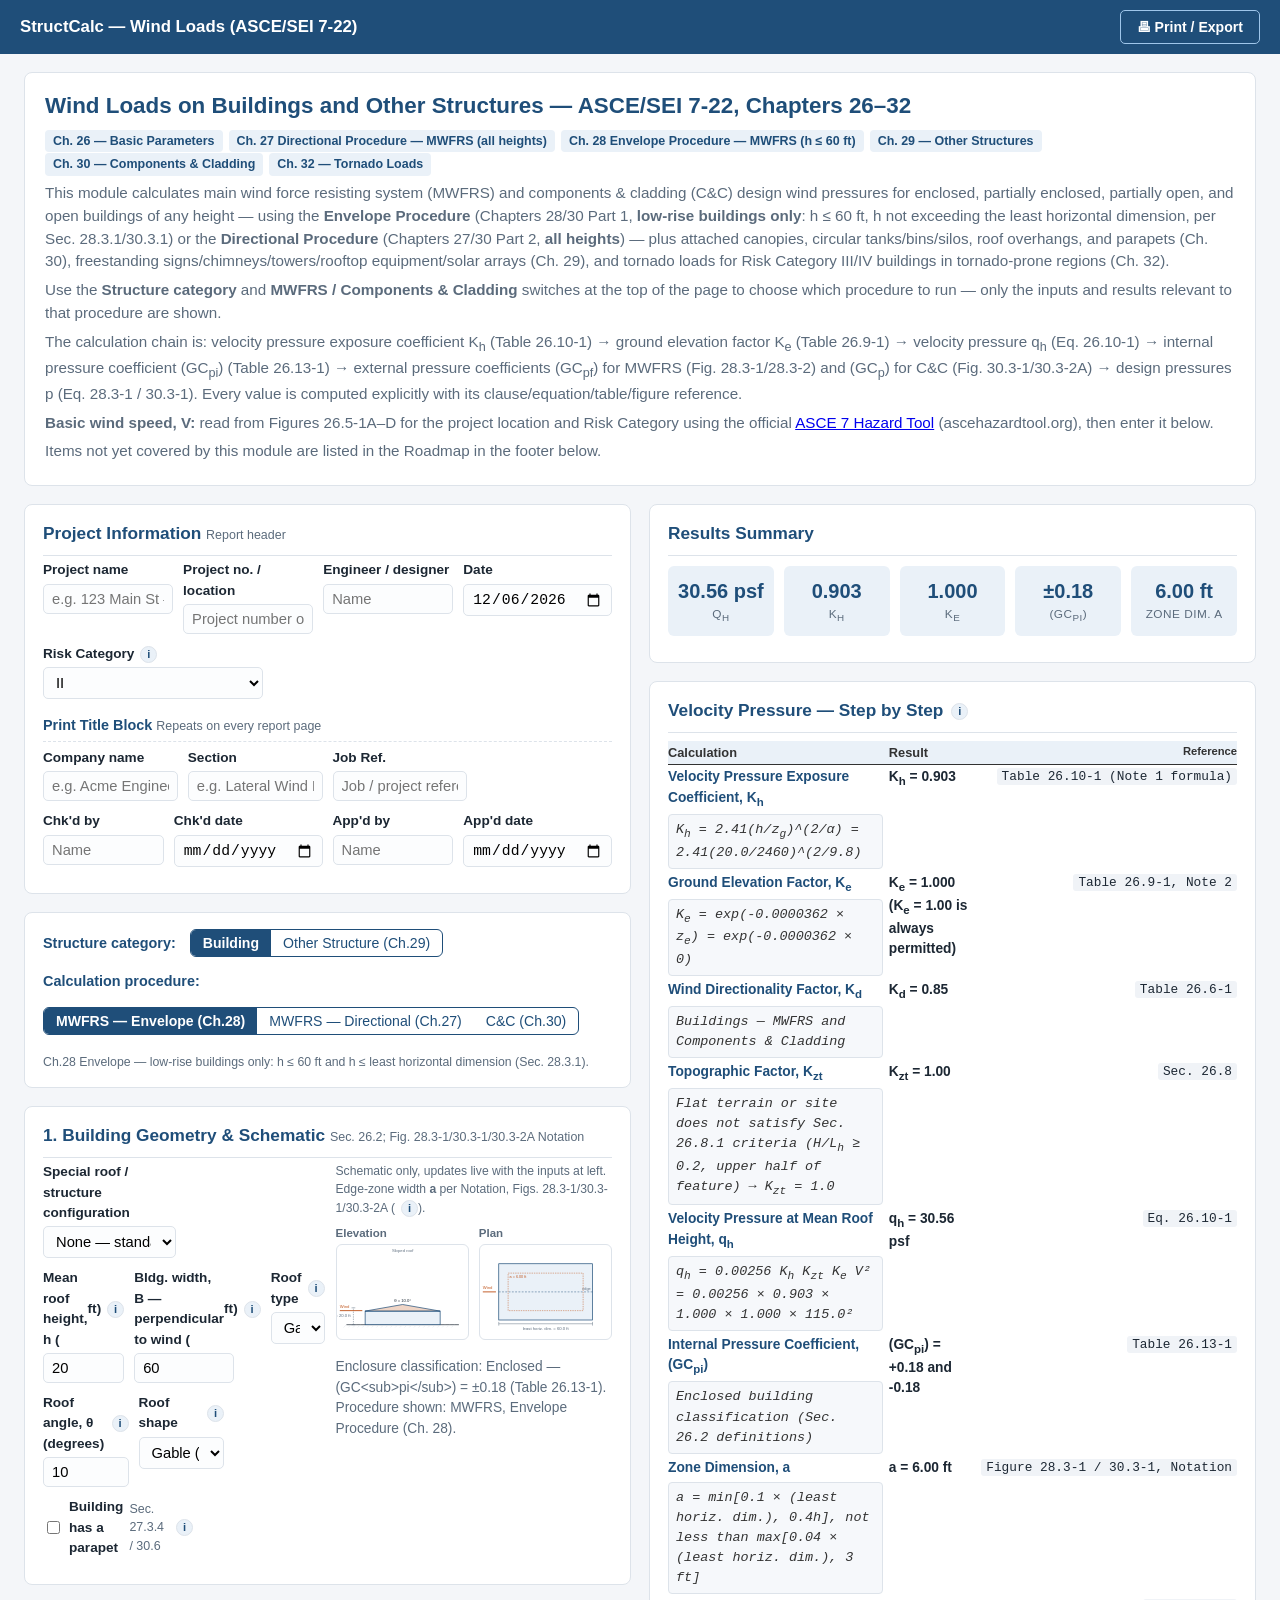
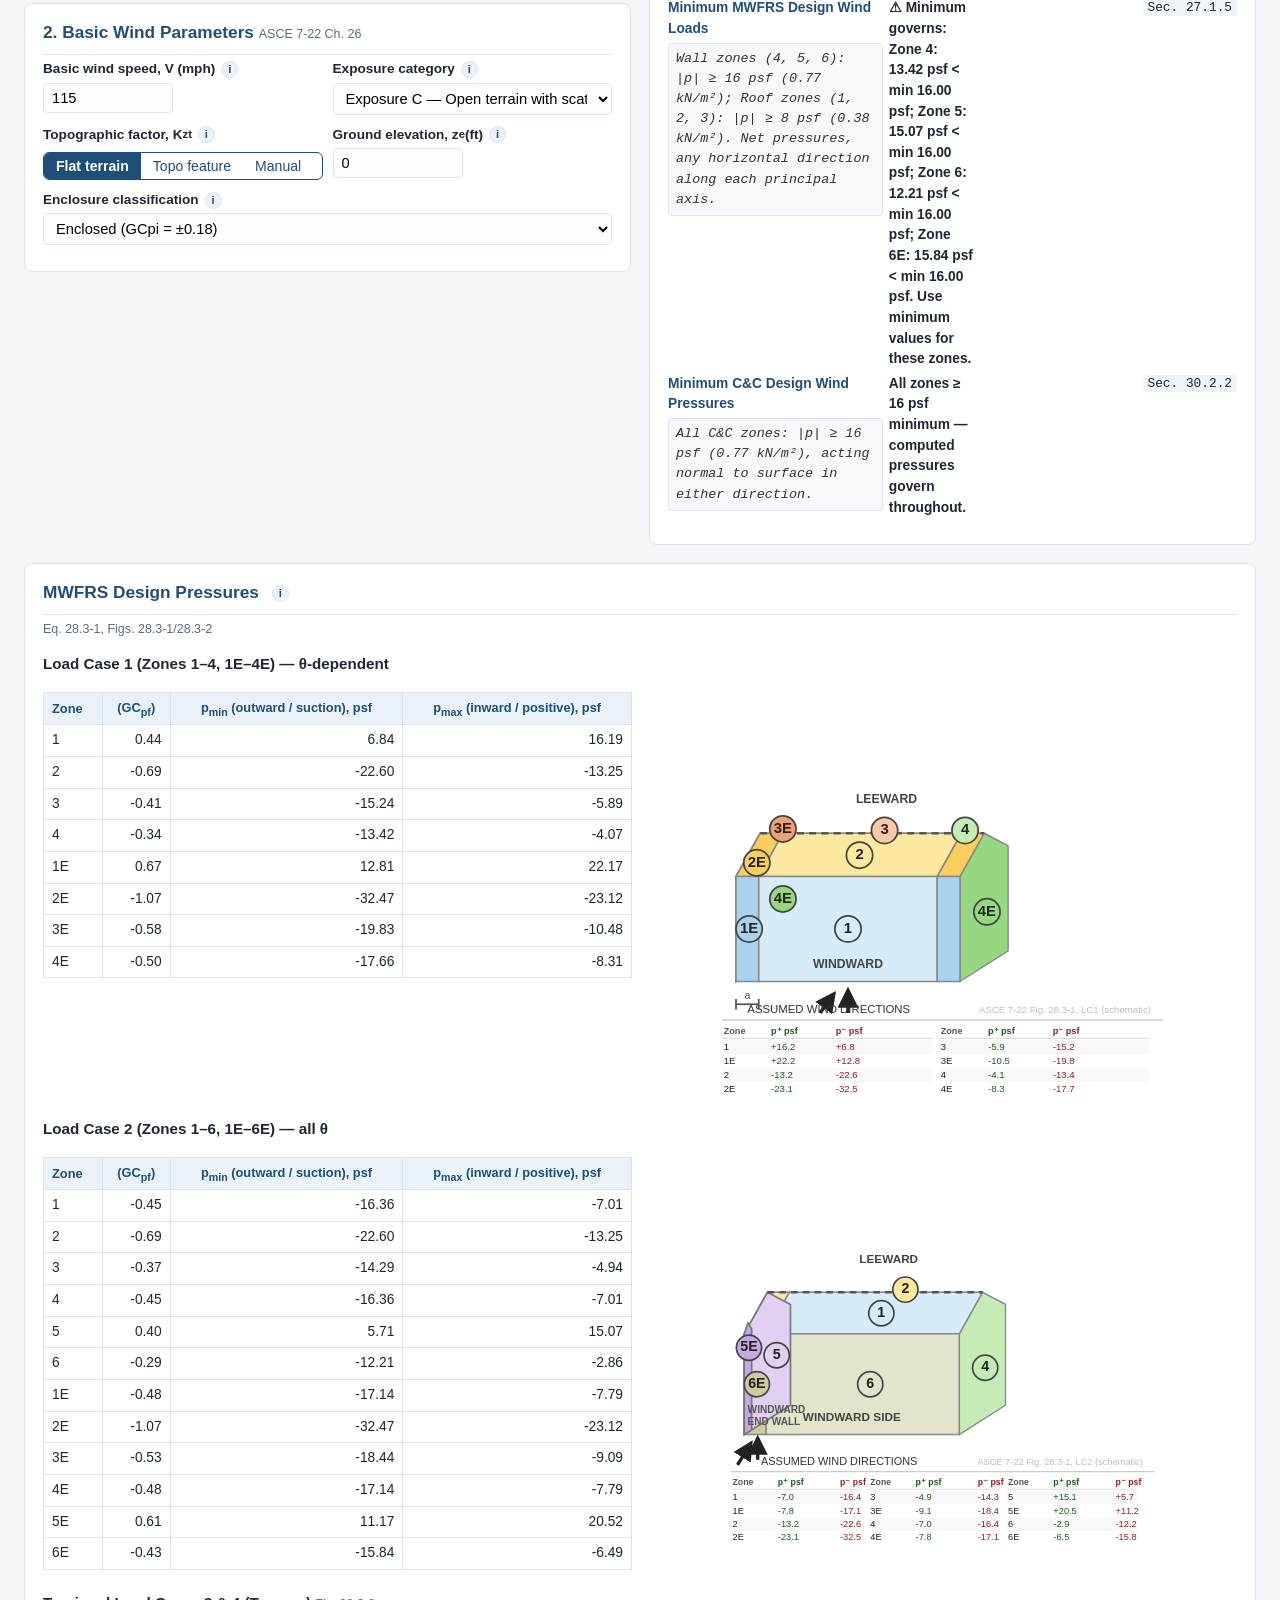
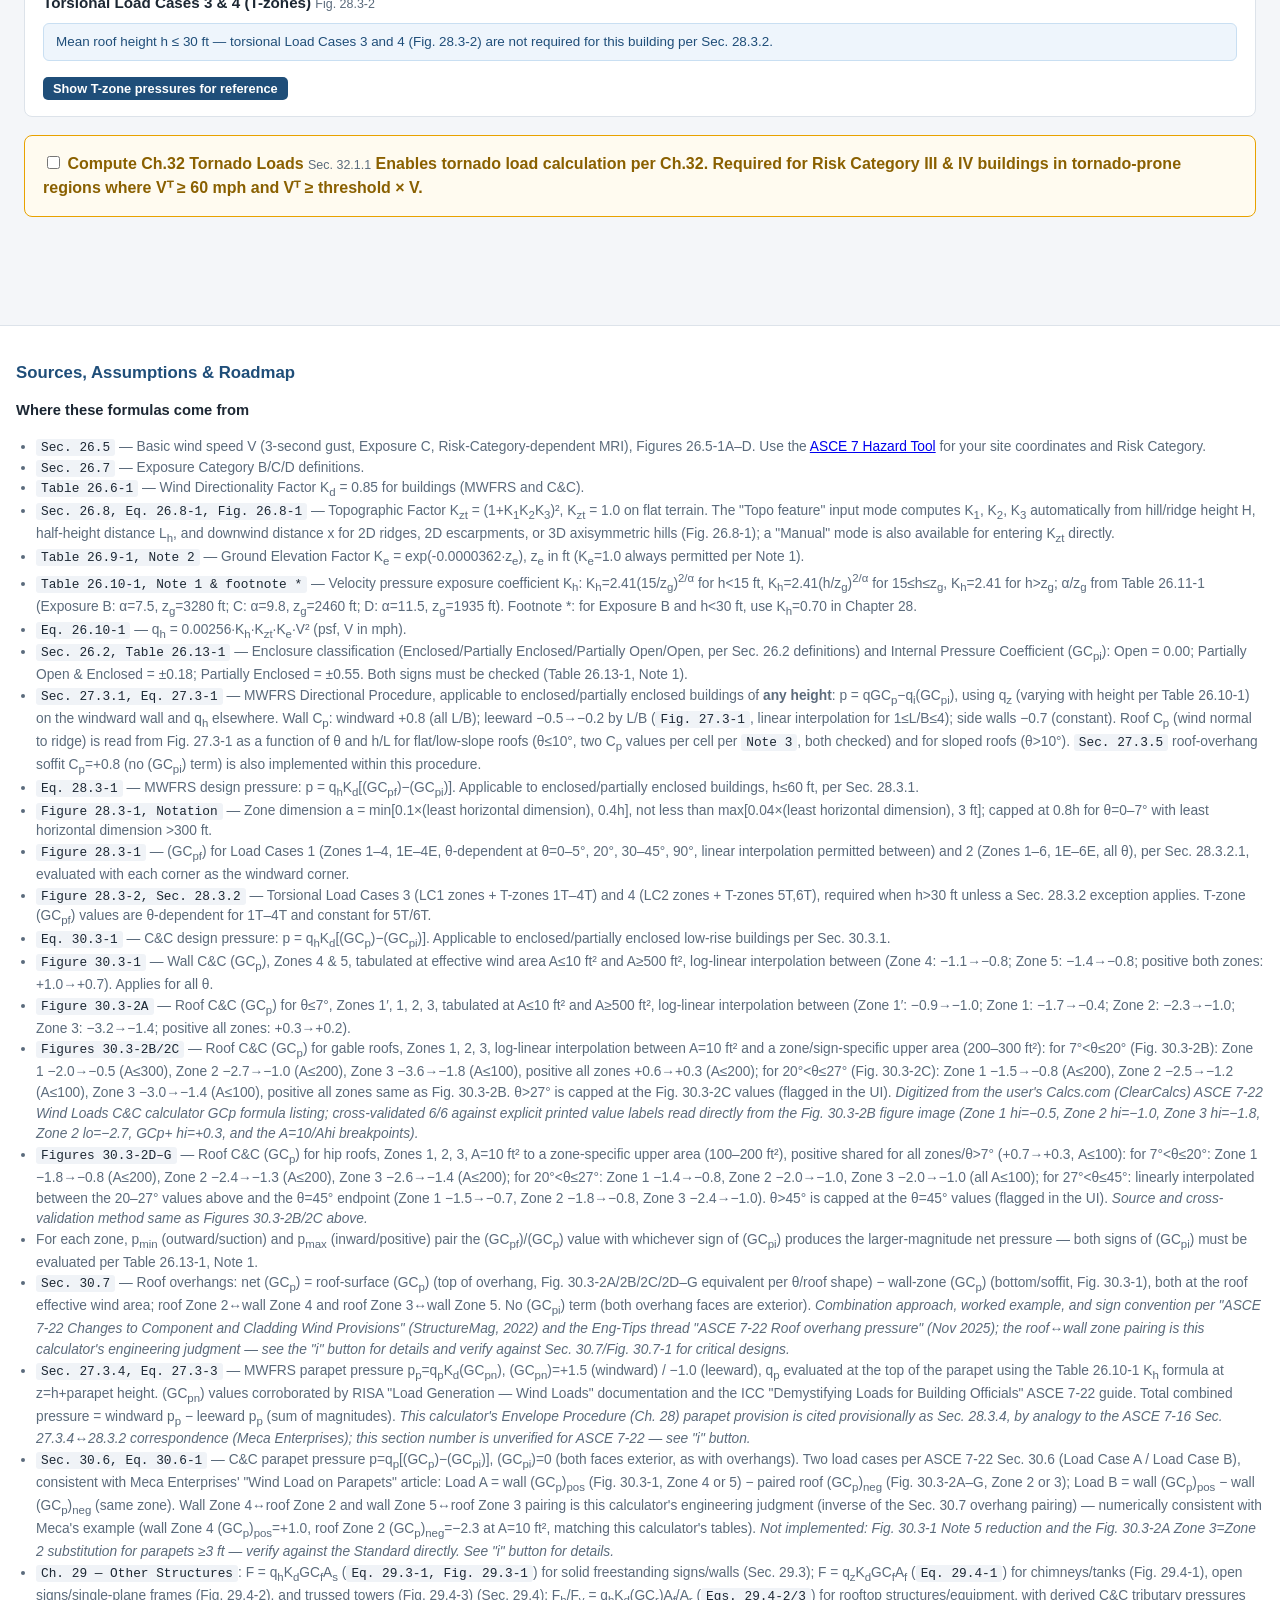
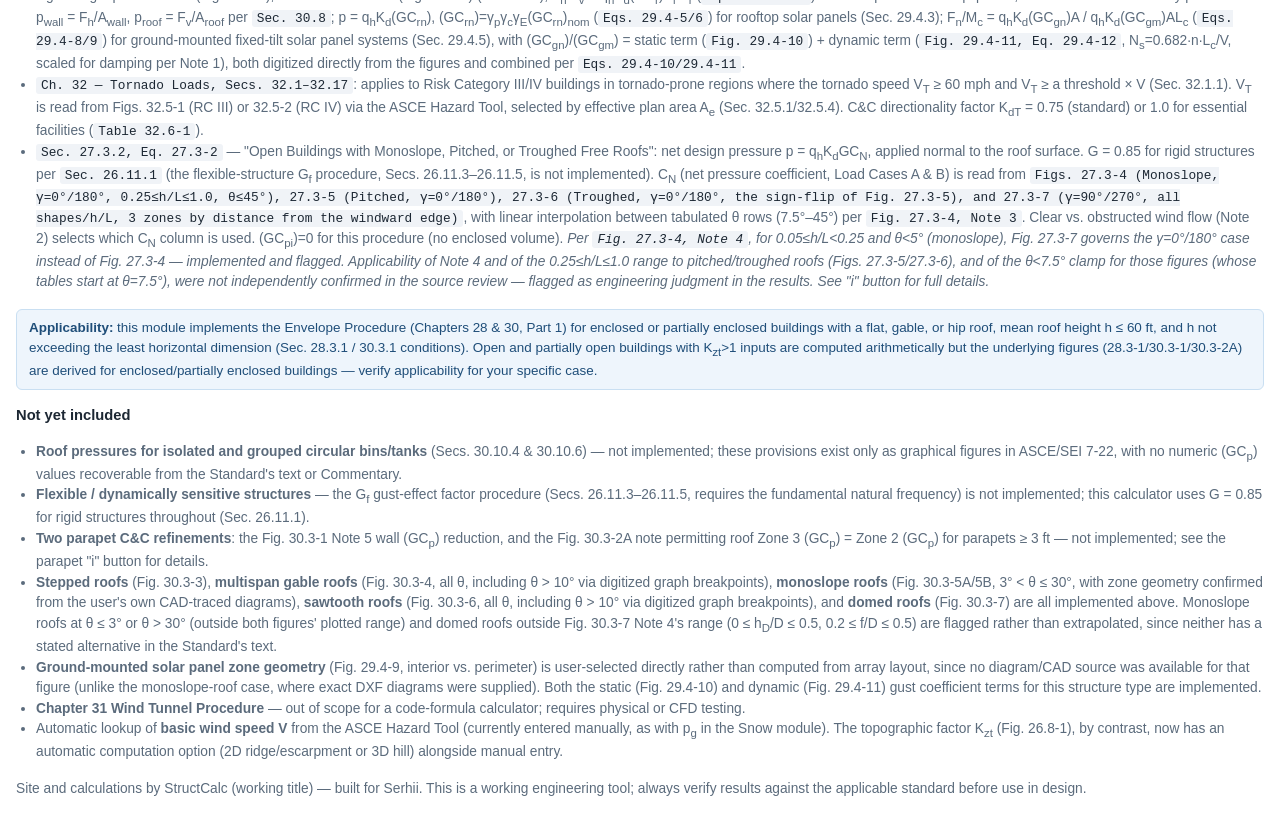
==== ASCE 7-22 Wind Load Calculator/index.html @ 00e0adc9 "UI update 3" ====
<!DOCTYPE html>
<html lang="en">
<head>
<meta charset="UTF-8">
<meta name="viewport" content="width=device-width, initial-scale=1.0">
<title>StructCalc &mdash; Wind Loads (ASCE/SEI 7-22)</title>
<style>
  :root{
    --bg:#f4f6f9;
    --panel:#ffffff;
    --ink:#1c2733;
    --muted:#5b6b7c;
    --line:#dde3ea;
    --brand:#1f4e79;
    --brand-light:#eaf1f8;
    --accent:#c0571f;
    --ok:#2e7d32;
    --warn:#9a6700;
    --mono: 'SFMono-Regular', Consolas, 'Liberation Mono', Menlo, monospace;
  }
  *{box-sizing:border-box;}
  body{
    margin:0; font-family:-apple-system,Segoe UI,Roboto,Helvetica,Arial,sans-serif;
    background:var(--bg); color:var(--ink); line-height:1.5;
  }
  header.topbar{
    background:var(--brand); color:#fff; padding:10px 20px;
    display:flex; align-items:center; justify-content:space-between; flex-wrap:wrap; gap:10px;
  }
  .topbar-controls{display:flex; gap:14px; align-items:center; flex-wrap:wrap; font-size:.92rem;}
  .seg{display:flex; border:1px solid #9fc6ea; border-radius:6px; overflow:hidden;}
  .seg button{
    background:transparent; color:#fff; border:none; padding:5px 12px; cursor:pointer; font-size:.88rem;
  }
  .seg button.active{background:#fff; color:var(--brand); font-weight:600;}

  /* ---- Light variant of .seg, for use on white panel backgrounds ---------- */
  .seg-light{border-color:var(--brand);}
  .seg-light button{color:var(--brand);}
  .seg-light button.active{background:var(--brand); color:#fff;}

  main{max-width:100%; margin:0; padding:18px 24px 60px;}

  .intro{background:var(--panel); border:1px solid var(--line); border-radius:8px; padding:16px 20px; margin-bottom:18px;}
  .intro h1{margin:0 0 6px; font-size:1.4rem; color:var(--brand);}
  .intro p{margin:6px 0; color:var(--muted); font-size:.95rem;}
  .badge{
    display:inline-block; background:var(--brand-light); color:var(--brand); border-radius:4px;
    padding:2px 8px; font-size:.78rem; font-weight:600; margin-right:6px;
  }

  .grid{display:grid; grid-template-columns:1fr 1fr; gap:18px;}
  @media (max-width:900px){ .grid{grid-template-columns:1fr;} }

  /* ---- MWFRS / C&C mode visibility -------------------------------------- */
  body.mode-mwfrs [data-mode="cc"]{display:none;}
  body.mode-cc [data-mode="mwfrs"]{display:none;}

  /* ---- Open Building — Free Roof (Sec. 27.3.2) visibility ---------------- */
  /* When enclosure = "Open Building", the normal MWFRS/C&C envelope-procedure
     workflow (Cp/GCpi based, Ch. 28/30) does not apply — hide its controls and
     result panels and show the Sec. 27.3.2 free-roof inputs/results instead. */
  body.enclosure-open #calcProcControls{display:none;}
  body.enclosure-open [data-mode="mwfrs"],
  body.enclosure-open [data-mode="cc"],
  body.enclosure-open #parapetSection,
  body.enclosure-open #roofShapeField,
  body.enclosure-open #roofTypeField{display:none;}
  body.enclosure-open #thetaField{display:flex;}
  body.enclosure-open #ch305Inputs{display:block !important;}
  #ch32Inputs{display:none;}
  body.ch32-enabled #ch32Inputs{display:block;}
  body.enclosure-open #cardGCpiWrap{display:none;}

  /* ---- Ch.29 Other Structures — visibility -------------------------------- */
  /* When structureCategory = 'otherStructure', hide all building-specific panels */
  body.cat-other #calcProcControls{display:none;}
  body.cat-other [data-mode="mwfrs"],
  body.cat-other [data-mode="cc"],
  body.cat-other #diagramPanel,
  body.cat-other #parapetSection,
  body.cat-other #openRoofSection,
  body.cat-other #minWindWarning{display:none !important;}
  body.cat-other #ch29Inputs{display:block !important;}
  body.cat-other #ch29Section{display:block !important;}
  /* Sub-type field visibility within ch29Inputs */
  #ch29TypeRows .ch29-row{display:none;}
  #ch29TypeRows .ch29-row.active{display:block;}
  /* Sub-type field visibility within the Building Geometry special-structure selector */
  #specialRoofRows .special-row{display:none;}
  #specialRoofRows .special-row.active{display:block;}
  .mode-badge{
    display:inline-block; background:#fff; color:var(--brand); border-radius:4px;
    padding:2px 10px; font-size:.8rem; font-weight:700; margin-left:8px; vertical-align:middle;
  }

  .panel{background:var(--panel); border:1px solid var(--line); border-radius:8px; padding:16px 18px; margin-bottom:18px;}
  .panel h2{margin:0 0 4px; font-size:1.08rem; color:var(--brand); border-bottom:1px solid var(--line); padding-bottom:8px;}
  .panel h3{margin:14px 0 8px; font-size:.95rem; color:var(--ink);}
  .panel .ref{color:var(--muted); font-size:.78rem; font-weight:400;}

  .field{display:flex; flex-direction:column; gap:3px; margin-bottom:10px;}
  .field label{font-size:.85rem; font-weight:600; display:flex; align-items:center; gap:0;}
  .field .hint{font-size:.76rem; color:var(--muted); font-weight:400;}
  .field input, .field select{
    border:1px solid var(--line); border-radius:5px; padding:6px 8px; font-size:.92rem; width:100%;
    background:#fcfdfe;
  }
  /* Numeric inputs never need more than ~7 digits — cap their width instead of
     letting them stretch to fill a wide grid cell (was ~1/4 of the page). */
  .field input[type="number"]{max-width:130px;}
  .field-full input[type="number"]{max-width:130px;}
  /* Section 1 now shares its row with a wider schematic pane — keep its
     numeric fields even tighter so the input column stays narrow. */
  #diagramPanel .field input[type="number"]{max-width:100px;}
  .checkbox-field label{gap:6px; font-weight:600; cursor:pointer;}
  .checkbox-field input[type="checkbox"]{width:auto; flex:none;}
  .row3{display:grid; grid-template-columns:repeat(3,1fr); gap:10px;}
  .row2{display:grid; grid-template-columns:repeat(2,1fr); gap:10px;}
  @media (max-width:560px){ .row3,.row2{grid-template-columns:1fr;} }

  table{width:100%; border-collapse:collapse; font-size:.86rem; margin:8px 0;}
  table th, table td{border:1px solid var(--line); padding:5px 8px; text-align:right;}
  table th{background:var(--brand-light); color:var(--brand); text-align:center; font-size:.8rem;}
  table td:first-child, table th:first-child{text-align:left;}
  table tr.na td{color:var(--muted); font-style:italic;}

  .steps{font-size:.88rem;}
  table.steps-table{font-size:.86rem;}
  table.steps-table td, table.steps-table th{text-align:left; vertical-align:top;}
  table.steps-table td.ref-col{width:4%; white-space:nowrap; color:var(--muted); font-size:.76rem;}
  table.steps-table td.calc-col{width:63%;}
  table.steps-table td.result-col{width:33%; font-weight:700;}
  table.steps-table .step-label{font-weight:700; color:var(--brand); font-size:.85rem; display:block; margin-bottom:3px;}
  table.steps-table .formula{font-family:var(--mono); background:#f6f8fb; border:1px solid var(--line); border-radius:4px; padding:5px 7px; margin-top:2px; font-size:.8rem; overflow-x:auto;}
  .note-inline{color:var(--muted); font-size:.78rem; margin-top:4px; font-weight:400;}

  /* ---- Project info / report header -------------------------------------- */
  .report-meta{display:grid; grid-template-columns:repeat(4,1fr); gap:10px;}
  @media (max-width:760px){ .report-meta{grid-template-columns:repeat(2,1fr);} }
  table.report-cover-table{width:100%; border-collapse:collapse; font-size:.86rem; margin:8px 0 4px;}
  table.report-cover-table td{border:1px solid var(--line); padding:5px 8px;}
  table.report-cover-table td:first-child{font-weight:600; color:var(--brand); width:32%; background:var(--brand-light);}

  .summary-cards{display:grid; grid-template-columns:repeat(5,1fr); gap:10px; margin:10px 0;}
  @media (max-width:760px){ .summary-cards{grid-template-columns:repeat(2,1fr);} }
  .scard{background:var(--brand-light); border-radius:6px; padding:10px; text-align:center;}
  .scard .v{font-size:1.25rem; font-weight:700; color:var(--brand);}
  .scard .k{font-size:.74rem; color:var(--muted); text-transform:uppercase; letter-spacing:.04em;}

  .muted{color:var(--muted); font-size:.86rem;}

  footer.sources{background:#fff; border-top:1px solid var(--line); margin-top:30px; padding:20px 16px;}
  footer.sources .inner{max-width:100%; margin:0;}
  footer.sources h2{color:var(--brand); font-size:1.05rem;}
  footer.sources h3{font-size:.92rem; margin:14px 0 6px;}
  footer.sources p, footer.sources li{font-size:.86rem; color:var(--muted);}
  footer.sources ul{padding-left:20px;}
  .src-tag{font-family:var(--mono); background:#f0f3f7; padding:1px 5px; border-radius:3px; font-size:.8rem; color:var(--ink);}

  .alert{border-radius:6px; padding:8px 12px; font-size:.84rem; margin:8px 0;}
  .alert.warn{background:#fff8ec; border:1px solid #f0d9a8; color:#8a5a00;}
  .alert.info{background:#eef5fc; border:1px solid #c9dff2; color:#1f4e79;}

  .btn{
    background:var(--brand); color:#fff; border:none; border-radius:5px; padding:8px 16px;
    font-size:.88rem; cursor:pointer; font-weight:600;
  }
  .btn:hover{background:#163a5c;}

  /* ---- "Learn more" info buttons & modal --------------------------------- */
  .info-btn{
    display:inline-flex; align-items:center; justify-content:center;
    width:17px; height:17px; border-radius:50%; flex:0 0 auto;
    background:var(--brand-light); color:var(--brand); border:1px solid var(--line);
    font-size:.7rem; font-weight:700; font-style:normal; cursor:pointer;
    margin-left:6px; padding:0; line-height:1;
  }
  .info-btn:hover{background:var(--brand); color:#fff;}
  .panel h2 .info-btn{margin-left:8px; vertical-align:middle;}
  .modal-overlay{
    position:fixed; inset:0; background:rgba(28,39,51,.5); display:none;
    align-items:center; justify-content:center; z-index:1000; padding:20px;
  }
  .modal-overlay.open{display:flex;}
  .modal-box{
    background:#fff; border-radius:8px; max-width:600px; width:100%; max-height:82vh;
    overflow:auto; padding:20px 24px; position:relative; box-shadow:0 10px 40px rgba(0,0,0,.25);
  }
  .modal-box h3{color:var(--brand); margin:0 0 10px; font-size:1.05rem; padding-right:26px;}
  .modal-box p, .modal-box li{font-size:.88rem; color:var(--ink);}
  .modal-box ul{padding-left:20px;}
  .modal-close{
    position:absolute; top:10px; right:10px; width:28px; height:28px; border-radius:50%;
    background:var(--bg); border:1px solid var(--line); font-size:1.1rem; line-height:1;
    cursor:pointer; color:var(--muted);
  }
  .modal-close:hover{color:var(--ink); background:var(--brand-light);}

  /* ---- Report tables (Input Data / Design Summary, used in #reportContent) - */
  table.report-input-table td:first-child, table.report-input-table th:first-child{width:34%;}
  table.report-input-table td:nth-child(2), table.report-input-table th:nth-child(2){text-align:left; width:32%;}
  table.report-input-table td:nth-child(3), table.report-input-table th:nth-child(3){
    text-align:left; font-size:.76rem; color:var(--muted); white-space:nowrap;
  }
  #reportContent .panel h3{color:var(--brand); font-size:.95rem; border-bottom:1px dashed var(--line); padding-bottom:4px;}
  #reportContent svg{max-width:100%; height:auto;}

  /* ---- Print title block (repeating per-page header, Tekla Tedds / SkyCiv
     style). Populated by buildTitleBlockHTML() in engine.js. Fields are
     user-entered Project Information metadata; "Sheet no." is a static
     per-section index, not a live page counter (see comment on
     buildTitleBlockHTML). ----------------------------------------------- */
  /* ---- Title block (integrated into black page frame) --------------------- */
  table.title-block{width:100%; border-collapse:collapse; font-size:.72rem; margin:0;}
  table.title-block td{border:1px solid rgb(50,50,50); padding:3px 6px; vertical-align:middle;}
  table.title-block .tb-logo{width:22%; border-right:1px solid rgb(50,50,50); text-align:center; padding:8px; vertical-align:middle;}
  .tb-logo-placeholder{color:#aaa; font-size:.7rem; border:1px dashed #bbb; padding:24px 8px; letter-spacing:.06em; text-align:center;}
  table.title-block .tb-fl{width:5%; font-size:.6rem; font-weight:700; color:#444; white-space:nowrap; vertical-align:top; padding:3px 4px;}
  table.title-block .tb-fv{vertical-align:top; padding:3px 6px; font-size:.78rem;}
  table.title-block .tb-fv-wide{font-weight:700;}
  table.title-block .tb-company{font-weight:700; font-size:.78rem; vertical-align:middle;}
  table.title-block .tb-label{font-size:.58rem; color:#555; text-transform:uppercase; letter-spacing:.04em; margin-right:3px; display:block;}

  /* ---- Cover page --------------------------------------------------------- */
  .min-wind-warn{display:none; background:#fff8e6; border:1px solid #e6a817; border-left:4px solid #e6a817; border-radius:4px; padding:8px 12px; margin:8px 0; font-size:.82rem; color:#6b4200;}
  .cover-page{border:1px solid rgb(50,50,50); padding:1.5cm 2cm; box-sizing:border-box;
              display:flex; flex-direction:column; min-height:9in;}
  .cover-company{font-size:1rem; font-weight:700; color:var(--brand);}
  .cover-section{font-size:.85rem; color:var(--muted); margin-top:2px;}
  .cover-title{margin:3cm 0 1.5cm; text-align:center;}
  .cover-title h1{font-size:1.5rem; color:var(--brand); margin:0 0 8px; border:none; padding:0;}
  .cover-title .cover-subtitle{font-size:.95rem; color:var(--muted);}
  .cover-signoff{display:flex; flex-wrap:wrap; gap:16px; font-size:.84rem; margin-top:1cm;}
  .cover-signoff span strong{color:var(--muted); font-size:.72rem; text-transform:uppercase; letter-spacing:.03em;}

  /* ---- Print report ------------------------------------------------------- */
  .print-only{display:none;}
  table.report-page{width:100%; border-collapse:collapse;}
  table.report-page thead{display:table-header-group;}
  table.report-page > thead > tr > th{padding:0; border:1px solid rgb(50,50,50);}
  table.report-page > tbody > tr > td{padding:10px 12px; border-left:1px solid rgb(50,50,50); border-right:1px solid rgb(50,50,50); border-bottom:1px solid rgb(50,50,50);}
  .report-section{margin-bottom:14px;}
  .report-section h2{font-size:.9rem; margin:14px 0 4px; color:rgb(50,50,50); border-bottom:1px solid rgb(50,50,50); padding-bottom:2px; font-weight:700; letter-spacing:.01em;}
  table.steps-table{border-collapse:collapse; width:100%;}
  table.steps-table td, table.steps-table th{border:none; padding:2px 6px 2px 0; vertical-align:top;}
  table.steps-table thead tr{border-bottom:1px solid rgb(50,50,50);}
  table.steps-table .step-label{font-weight:600; font-size:.86rem; display:block;}
  table.steps-table .formula{font-size:.84rem; color:#333; font-style:italic;}
  table.steps-table td.ref-col{width:4%; white-space:nowrap; color:#888; font-size:.7rem; text-align:right; padding-right:0;}
  table.steps-table th{color:rgb(50,50,50); font-weight:700;}
  table.steps-table th:last-child{width:4%; white-space:nowrap; font-size:.7rem; text-align:right; padding-right:0;}
  table.report-input-table{border-collapse:collapse; width:100%;}
  table.report-input-table td, table.report-input-table th{border:none; padding:2px 6px; vertical-align:top;}
  table.report-input-table thead tr{border-bottom:1px solid rgb(50,50,50);}
  table.report-input-table td:nth-child(3), table.report-input-table th:nth-child(3){width:5%; white-space:nowrap;}
  @media print{
    header.topbar, .info-btn, .btn, footer.sources, #exportModal{display:none !important;}
    /* Hide every live input/results panel in <main> except the generated
       print-only report (cover + reportContent). This is a catch-all so any
       current or future input panel (Ch.29 inputs, Ch.32 toggle/inputs,
       open-roof C&C, etc.) is hidden regardless of which structure type is
       selected, instead of relying on an explicit per-panel list. */
    main > *:not(.print-only){display:none !important;}
    #ch29Section{display:none !important;}
    .print-only{display:block;}
    body{background:#fff;}
    main{max-width:100%; padding:0;}
    .cover-page{page-break-after:always; break-after:page;}
    table.report-page{page-break-before:avoid; break-before:avoid;}
    /* Uniform header colours — override var(--brand) for all report tables */
    table.steps-table th, table.report-input-table th{background:none !important; color:rgb(50,50,50) !important; font-weight:700 !important;}
    table.steps-table .step-label{color:rgb(50,50,50) !important;}
    table.steps-table td.ref-col{width:4% !important;}
    table.report-input-table td:nth-child(3), table.report-input-table th:nth-child(3){width:5% !important;}
  }
</style>
<!-- Print paper size/orientation — updated by JS via updatePageStyle()
     using CSS @page { size: <paper> <orientation>; }.
     Chrome honours this for both browser print and "Save as PDF".
     Other browsers (Firefox, Safari) may partially or fully ignore it. -->
<style id="printPageStyle">@page{size:letter portrait;margin:.75in .5in;}
</style>
<!-- Zone layout — separate so updatePageStyle() never overwrites it -->
<style id="zoneLayoutStyle">
.zone-row{display:grid;grid-template-columns:1fr 1fr;gap:16px;align-items:start;margin-bottom:10px;}
.zone-row .zone-tbl{min-width:0;overflow-x:auto;}
.zone-row .zone-tbl table{width:100%;table-layout:auto;}
.zone-row .zone-diag{min-width:0;}
.zone-row .zone-diag svg{width:100%;display:block;max-height:420px;}
.cc-section-header{background:var(--brand-light,#eaf3ff);font-weight:700;font-size:.8rem;padding:3px 6px;}
@media(max-width:640px){.zone-row{grid-template-columns:1fr;}}
</style>
</head>
<body>

<header class="topbar">
  <div class="topbar-controls">
    <strong style="font-size:1.05rem;">StructCalc &mdash; Wind Loads (ASCE/SEI 7-22)</strong>
  </div>
  <div class="topbar-controls">
    <div class="seg" role="group" aria-label="Unit system" style="display:none;">
      <button id="unitSI" data-units="SI">SI (kPa, m)</button>
      <button id="unitUS" data-units="US" class="active">US / Imperial (psf, ft)</button>
    </div>
    <button type="button" id="printBtn" class="btn" style="background:transparent; border:1px solid #9fc6ea;">&#128438; Print / Export</button>
  </div>
</header>

<main>

<div id="exportModal" class="modal-overlay">
  <div class="modal-box" style="max-width:360px;">
    <button class="modal-close" id="exportModalClose" aria-label="Close">&times;</button>
    <h3>Print / Export</h3>
    <p style="font-size:.84rem; color:var(--muted); margin:0 0 12px;">Choose format, then click Export.</p>
    <div style="display:flex; gap:8px; flex-wrap:wrap; margin-bottom:14px;">
      <button type="button" class="btn fmt-btn active" data-fmt="pdf"  style="flex:1;">PDF</button>
      <button type="button" class="btn fmt-btn"        data-fmt="xlsx" style="flex:1;">Excel</button>
      <button type="button" class="btn fmt-btn"        data-fmt="docx" style="flex:1;">Word (.docx)</button>
      <button type="button" class="btn fmt-btn"        data-fmt="rtf"  style="flex:1;">RTF</button>
    </div>
    <div id="exportPdfOpts" style="margin-bottom:14px; font-size:.86rem;">
      <label style="display:flex; align-items:center; gap:8px; margin-bottom:8px;">
        Paper size
        <select id="paperSize" style="flex:1; padding:4px 6px; border:1px solid var(--line); border-radius:4px;">
          <option value="letter">Letter (8.5 &times; 11&Prime;)</option>
          <option value="legal">Legal (8.5 &times; 14&Prime;)</option>
          <option value="tabloid">Tabloid (11 &times; 17&Prime;)</option>
          <option value="A4">A4 (210 &times; 297 mm)</option>
        </select>
      </label>
      <label style="display:flex; align-items:center; gap:8px;">
        Orientation
        <select id="paperOrient" style="flex:1; padding:4px 6px; border:1px solid var(--line); border-radius:4px;">
          <option value="portrait">Portrait</option>
          <option value="landscape">Landscape</option>
        </select>
      </label>
    </div>
    <button type="button" id="doExportBtn" class="btn" style="width:100%; padding:10px;">Export</button>
  </div>
</div>

  <div class="print-only" id="printCover">
    <div class="cover-page">
      <div>
        <div class="cover-company" id="coverCompany"></div>
        <div class="cover-section"  id="coverSection"></div>
      </div>
      <div class="cover-title">
        <h1>Wind Load Report</h1>
        <div class="cover-subtitle">ASCE/SEI 7-22, Chapters 26&ndash;32</div>
      </div>
      <table class="report-cover-table">
        <tr><td>Project name</td><td id="printProjectName">&ndash;</td></tr>
        <tr><td>Job Ref. / Location</td><td id="printProjectNumber">&ndash;</td></tr>
        <tr><td>Risk Category</td><td id="printRiskCategory">&ndash;</td></tr>
        <tr><td>Calculation procedure</td><td id="printMode">&ndash;</td></tr>
      </table>
      <div class="cover-signoff">
        <span><strong>Calc. by</strong> &nbsp;<span id="printEngineer">&ndash;</span></span>
        <span><strong>Date</strong> &nbsp;<span id="printProjectDate">&ndash;</span></span>
        <span><strong>Chk&rsquo;d by</strong> &nbsp;<span id="coverChkdBy">&ndash;</span></span>
        <span><strong>App&rsquo;d by</strong> &nbsp;<span id="coverAppdBy">&ndash;</span></span>
      </div>
      <p style="color:var(--muted); font-size:.76rem; margin-top:auto; padding-top:1cm;" id="printGenerated"></p>
    </div>
  </div>

  <div class="print-only" id="reportContent"></div>

  <div class="intro">
    <h1>Wind Loads on Buildings and Other Structures &mdash; ASCE/SEI 7-22, Chapters 26&ndash;32</h1>
    <p><span class="badge">Ch. 26 &mdash; Basic Parameters</span><span class="badge">Ch. 27 Directional Procedure &mdash; MWFRS (all heights)</span><span class="badge">Ch. 28 Envelope Procedure &mdash; MWFRS (h &le; 60 ft)</span><span class="badge">Ch. 29 &mdash; Other Structures</span><span class="badge">Ch. 30 &mdash; Components &amp; Cladding</span><span class="badge">Ch. 32 &mdash; Tornado Loads</span></p>
    <p>This module calculates main wind force resisting system (MWFRS) and components &amp; cladding (C&amp;C) design wind pressures for enclosed, partially enclosed, partially open, and open buildings of any height &mdash; using the <strong>Envelope Procedure</strong> (Chapters 28/30 Part 1, <strong>low-rise buildings only</strong>: h &le; 60 ft, h not exceeding the least horizontal dimension, per Sec. 28.3.1/30.3.1) or the <strong>Directional Procedure</strong> (Chapters 27/30 Part 2, <strong>all heights</strong>) &mdash; plus attached canopies, circular tanks/bins/silos, roof overhangs, and parapets (Ch. 30), freestanding signs/chimneys/towers/rooftop equipment/solar arrays (Ch. 29), and tornado loads for Risk Category III/IV buildings in tornado-prone regions (Ch. 32).</p>
    <p>Use the <strong>Structure category</strong> and <strong>MWFRS / Components &amp; Cladding</strong> switches at the top of the page to choose which procedure to run &mdash; only the inputs and results relevant to that procedure are shown.</p>
    <p>The calculation chain is: velocity pressure exposure coefficient K<sub>h</sub> (Table 26.10-1) &rarr; ground elevation factor K<sub>e</sub> (Table 26.9-1) &rarr; velocity pressure q<sub>h</sub> (Eq. 26.10-1) &rarr; internal pressure coefficient (GC<sub>pi</sub>) (Table 26.13-1) &rarr; external pressure coefficients (GC<sub>pf</sub>) for MWFRS (Fig. 28.3-1/28.3-2) and (GC<sub>p</sub>) for C&amp;C (Fig. 30.3-1/30.3-2A) &rarr; design pressures p (Eq. 28.3-1 / 30.3-1). Every value is computed explicitly with its clause/equation/table/figure reference.</p>
    <p><strong>Basic wind speed, V:</strong> read from Figures 26.5-1A&ndash;D for the project location and Risk Category using the official <a href="https://ascehazardtool.org" target="_blank" rel="noopener">ASCE 7 Hazard Tool</a> (ascehazardtool.org), then enter it below.</p>
    <p>Items not yet covered by this module are listed in the Roadmap in the footer below.</p>
  </div>

  <div class="grid">

    <!-- LEFT COLUMN: INPUTS -->
    <div>
  <div class="panel" id="projectInfoPanel">
    <h2>Project Information <span class="ref">Report header</span></h2>
    <div class="report-meta">
      <div class="field">
        <label for="projectName">Project name</label>
        <input type="text" id="projectName" placeholder="e.g. 123 Main St — New Garage">
      </div>
      <div class="field">
        <label for="projectNumber">Project no. / location</label>
        <input type="text" id="projectNumber" placeholder="Project number or address">
      </div>
      <div class="field">
        <label for="engineer">Engineer / designer</label>
        <input type="text" id="engineer" placeholder="Name">
      </div>
      <div class="field">
        <label for="projectDate">Date</label>
        <input type="date" id="projectDate">
      </div>
    </div>
    <div class="field" style="max-width:220px;">
      <label for="riskCategory">Risk Category<button type="button" class="info-btn" data-info="riskCategory" aria-label="Learn more">i</button></label>
      <select id="riskCategory">
        <option value="I">I</option>
        <option value="II">II</option>
        <option value="III">III</option>
        <option value="IV">IV</option>
      </select>
    </div>

    <h3 style="margin:16px 0 6px; color:var(--brand); font-size:.9rem; border-bottom:1px dashed var(--line); padding-bottom:4px;">Print Title Block <span class="ref">Repeats on every report page</span></h3>
    <div class="report-meta">
      <div class="field">
        <label for="companyName">Company name</label>
        <input type="text" id="companyName" placeholder="e.g. Acme Engineering, LLC">
      </div>
      <div class="field">
        <label for="sectionName">Section</label>
        <input type="text" id="sectionName" placeholder="e.g. Lateral Wind Loads">
      </div>
      <div class="field">
        <label for="jobRef">Job Ref.</label>
        <input type="text" id="jobRef" placeholder="Job / project reference no.">
      </div>
    </div>
    <div class="report-meta">
      <div class="field">
        <label for="chkdBy">Chk'd by</label>
        <input type="text" id="chkdBy" placeholder="Name">
      </div>
      <div class="field">
        <label for="chkdDate">Chk'd date</label>
        <input type="date" id="chkdDate">
      </div>
      <div class="field">
        <label for="appdBy">App'd by</label>
        <input type="text" id="appdBy" placeholder="Name">
      </div>
      <div class="field">
        <label for="appdDate">App'd date</label>
        <input type="date" id="appdDate">
      </div>
    </div>
  </div>

  <div class="panel" id="calcSetupPanel">
    <div class="topbar-controls" id="structureCatControls" style="margin-bottom:14px;">
      <strong style="font-size:.9rem; color:var(--brand);">Structure category:</strong>
      <div class="seg seg-light" role="group" aria-label="Structure category">
        <button type="button" id="catBuilding" class="active">Building</button>
        <button type="button" id="catOther">Other Structure (Ch.29)</button>
      </div>
    </div>
    <div class="topbar-controls" id="calcProcControls">
      <strong style="font-size:.9rem; color:var(--brand);">Calculation procedure:</strong>
      <div class="seg seg-light" role="group" aria-label="Calculation procedure" style="flex-wrap:wrap;">
        <button type="button" id="procEnvelope" class="active"
          title="Low-rise buildings: h ≤ 60 ft AND h ≤ least horizontal dimension (Sec. 28.3.1). Simplified pressure coefficients GCpf per Fig. 28.3-1/28.3-2.">MWFRS &mdash; Envelope (Ch.28)</button>
        <button type="button" id="procDirectional"
          title="All building heights and geometries (Sec. 27.1.2). Required when h &gt; 60 ft or h &gt; least horizontal dimension. External Cp per Fig. 27.3-1.">MWFRS &mdash; Directional (Ch.27)</button>
        <button type="button" id="procCC"
          title="Components &amp; Cladding: individual cladding panels, fasteners, purlins, roof deck. Uses GCp from Fig. 30.3-1/30.3-2 (Part 1, h ≤ 60 ft) or Fig. 30.4-1 (Part 2, h &gt; 60 ft).">C&amp;C (Ch.30)</button>
      </div>
      <div id="procHint" style="font-size:.77rem; color:var(--muted); margin-top:5px; line-height:1.4;"></div>
    </div>
  </div>

  <div class="panel" id="diagramPanel">
    <h2>1. Building Geometry &amp; Schematic <span class="ref">Sec. 26.2; Fig. 28.3-1/30.3-1/30.3-2A Notation</span></h2>
    <div style="display:flex; gap:16px; flex-wrap:wrap; align-items:flex-start;">
      <div style="flex:1 1 0; min-width:200px;">
        <div class="row2">
          <div class="field field-full">
            <label for="specialRoofType">Special roof / structure configuration</label>
            <select id="specialRoofType">
              <option value="none">None &mdash; standard (use Roof type/shape below)</option>
              <option value="canopy">Attached canopy (Sec. 30.9)</option>
              <option value="circTank">Circular bin, silo, or tank (Sec. 30.10)</option>
              <option value="stepped">Stepped (multi-level flat) roof (Fig. 30.3-3)</option>
              <option value="multispan">Multispan gable roof, 2+ spans (Fig. 30.3-4)</option>
              <option value="sawtooth">Sawtooth roof, 2+ spans (Fig. 30.3-6)</option>
              <option value="dome">Domed roof, circular base (Fig. 30.3-7)</option>
            </select>
          </div>
        </div>

        <div id="specialRoofRows">

          <!-- Attached Canopies on Buildings (Sec. 30.9) -->
          <div class="special-row" id="special-canopy">
            <div class="row2">
              <div class="field">
                <label for="canopyArea">Canopy effective wind area, A (<span id="lblCanopyArea">ft&sup2;</span>)<button type="button" class="info-btn" data-info="canopy" aria-label="Learn more">i</button></label>
                <input type="number" id="canopyArea" step="any" min="0">
              </div>
            </div>
            <div class="row2">
              <div class="field">
                <label for="canopyHc">Canopy height, h<sub>c</sub> (<span id="lblCanopyHc">ft</span>)<button type="button" class="info-btn" data-info="canopy" aria-label="Learn more">i</button></label>
                <input type="number" id="canopyHc" step="any" min="0">
              </div>
              <div class="field">
                <label for="canopyHe">Building eave height, h<sub>e</sub> (<span id="lblCanopyHe">ft</span>)<button type="button" class="info-btn" data-info="canopy" aria-label="Learn more">i</button></label>
                <input type="number" id="canopyHe" step="any" min="0">
              </div>
            </div>
          </div>

          <!-- Circular Bins, Silos, and Tanks (Sec. 30.10) -->
          <div class="special-row" id="special-circTank">
            <div class="row2" id="circTankGeomRow">
              <div class="field">
                <label for="tankD">Diameter, D (<span id="lblTankD">ft</span>)<button type="button" class="info-btn" data-info="circTank" aria-label="Learn more">i</button></label>
                <input type="number" id="tankD" step="any" min="0">
              </div>
              <div class="field">
                <label for="tankH">Cylinder height, H (<span id="lblTankH">ft</span>)<button type="button" class="info-btn" data-info="circTank" aria-label="Learn more">i</button></label>
                <input type="number" id="tankH" step="any" min="0">
              </div>
            </div>
            <div class="row2" id="circTankOptRow">
              <div class="field checkbox-field">
                <label for="tankOpenTop"><input type="checkbox" id="tankOpenTop"> Open-topped <span class="ref">Sec. 30.10.3, Eq. 30.10-5</span><button type="button" class="info-btn" data-info="circTank" aria-label="Learn more">i</button></label>
              </div>
              <div class="field checkbox-field">
                <label for="tankElevated"><input type="checkbox" id="tankElevated"> Elevated on columns <span class="ref">Sec. 30.10.5</span><button type="button" class="info-btn" data-info="circTank" aria-label="Learn more">i</button></label>
              </div>
            </div>
          </div>

          <!-- Stepped Roofs (Fig. 30.3-3) -->
          <div class="special-row" id="special-stepped">
            <div class="row2" id="steppedRoofGeomRow">
              <div class="field">
                <label for="steppedLowerH">Lower roof mean height (<span id="lblSteppedLowerH">ft</span>)<button type="button" class="info-btn" data-info="steppedRoof" aria-label="Learn more">i</button></label>
                <input type="number" id="steppedLowerH" step="any" min="0">
              </div>
              <div class="field">
                <label for="steppedLowerW">Lower roof width, W<sub>L</sub> (<span id="lblSteppedLowerW">ft</span>)<button type="button" class="info-btn" data-info="steppedRoof" aria-label="Learn more">i</button></label>
                <input type="number" id="steppedLowerW" step="any" min="0">
              </div>
            </div>
          </div>

          <!-- Multispan Gable Roofs (Fig. 30.3-4) -->
          <div class="special-row" id="special-multispan">
            <div class="row2">
              <div class="field">
                <label for="msModuleW">Single-span module width, W&prime; (<span id="lblMsModuleW">ft</span>)<button type="button" class="info-btn" data-info="multispanRoof" aria-label="Learn more">i</button></label>
                <input type="number" id="msModuleW" step="any" min="0">
              </div>
            </div>
          </div>

          <!-- Sawtooth Roofs (Fig. 30.3-6) -->
          <div class="special-row" id="special-sawtooth">
            <div class="row2">
              <div class="field">
                <label for="swModuleW">Single-span module width, W (<span id="lblSwModuleW">ft</span>)<button type="button" class="info-btn" data-info="sawtoothRoof" aria-label="Learn more">i</button></label>
                <input type="number" id="swModuleW" step="any" min="0">
              </div>
            </div>
          </div>

          <!-- Domed Roofs (Fig. 30.3-7) -->
          <div class="special-row" id="special-dome">
            <div class="row2" id="domeRoofGeomRow">
              <div class="field">
                <label for="domeD">Diameter, D (<span id="lblDomeD">ft</span>)<button type="button" class="info-btn" data-info="domeRoof" aria-label="Learn more">i</button></label>
                <input type="number" id="domeD" step="any" min="0">
              </div>
              <div class="field">
                <label for="domeF">Dome rise, f (<span id="lblDomeF">ft</span>)<button type="button" class="info-btn" data-info="domeRoof" aria-label="Learn more">i</button></label>
                <input type="number" id="domeF" step="any" min="0">
              </div>
            </div>
            <div class="row2" id="domeRoofGeomRow2">
              <div class="field">
                <label for="domeHD">Height to base of dome, h<sub>D</sub> (<span id="lblDomeHD">ft</span>)<button type="button" class="info-btn" data-info="domeRoof" aria-label="Learn more">i</button></label>
                <input type="number" id="domeHD" step="any" min="0">
              </div>
            </div>
          </div>

        </div><!-- /specialRoofRows -->

        <div class="row3">
          <div class="field">
            <label for="h">Mean roof height, h (<span id="lblH">ft</span>)<button type="button" class="info-btn" data-info="h" aria-label="Learn more">i</button></label>
            <input type="number" id="h" step="any" min="0">
          </div>
          <div class="field">
            <label for="minDim">Bldg. width, B — perpendicular to wind (<span id="lblMinDim">ft</span>)<button type="button" class="info-btn" data-info="minDim" aria-label="Learn more">i</button></label>
            <input type="number" id="minDim" step="any" min="0">
          </div>
          <div class="field" id="buildingLRow" style="display:none;">
            <label for="buildingL">Bldg. length, L — parallel to wind (<span id="lblBuildingL">ft</span>)</label>
            <input type="number" id="buildingL" step="any" min="0">
          </div>
          <div class="field" id="roofTypeField">
            <label for="roofType">Roof type<button type="button" class="info-btn" data-info="roofType" aria-label="Learn more">i</button></label>
            <select id="roofType">
              <option value="flat">Flat / low-slope (&theta; &le; 7&deg;)</option>
              <option value="sloped">Gable, hip, or other sloped (&theta; &gt; 7&deg;)</option>
            </select>
          </div>
        </div>
        <div class="row3" id="thetaRow">
          <div class="field" id="thetaField">
            <label for="theta">Roof angle, &theta; (degrees)<button type="button" class="info-btn" data-info="theta" aria-label="Learn more">i</button></label>
            <input type="number" id="theta" step="any" min="0" max="90">
          </div>
          <div class="field" id="roofShapeField">
            <label for="roofShape">Roof shape<button type="button" class="info-btn" data-info="roofShape" aria-label="Learn more">i</button><button type="button" class="info-btn" id="monoslopeInfoBtn" data-info="monoslopeRoof" aria-label="Learn more about monoslope roofs" style="display:none;">i</button></label>
            <select id="roofShape">
              <option value="gable">Gable (Figs. 30.3-2B/2C)</option>
              <option value="hip">Hip (Figs. 30.3-2D&ndash;G)</option>
              <option value="monoslope">Monoslope, 3&deg; &lt; &theta; &le; 30&deg; (Fig. 30.3-5A/5B)</option>
            </select>
          </div>
        </div>
        <div class="row2" id="parapetRow">
          <div class="field checkbox-field">
            <label for="hasParapet"><input type="checkbox" id="hasParapet"> Building has a parapet <span class="ref">Sec. 27.3.4 / 30.6</span><button type="button" class="info-btn" data-info="parapet" aria-label="Learn more">i</button></label>
          </div>
          <div class="field" id="parapetHeightField">
            <label for="parapetHeight">Parapet height above roof (<span id="lblParapetHeight">ft</span>)<button type="button" class="info-btn" data-info="parapet" aria-label="Learn more">i</button></label>
            <input type="number" id="parapetHeight" step="any" min="0">
          </div>
        </div>
      </div>
      <div style="flex:1 1 0; min-width:220px;">
        <p class="muted" style="margin:0 0 8px; font-size:.76rem;" id="schematicIntro">Schematic only, updates live with the inputs at left. Edge-zone width <strong>a</strong> per Notation, Figs. 28.3-1/30.3-1/30.3-2A (<button type="button" class="info-btn" data-info="minDim" aria-label="Learn more">i</button>).</p>
        <div id="genericSchematicWrap">
          <div style="display:flex; gap:10px; flex-wrap:wrap; align-items:flex-start;">
            <div style="flex:1; min-width:120px;">
              <div class="muted" style="font-size:.72rem; font-weight:600; margin-bottom:2px;">Elevation</div>
              <svg id="elevSvg" viewBox="0 0 280 200" style="width:100%; background:#fff; border:1px solid var(--line); border-radius:6px;"></svg>
            </div>
            <div style="flex:1; min-width:120px;">
              <div class="muted" style="font-size:.72rem; font-weight:600; margin-bottom:2px;">Plan</div>
              <svg id="planSvg" viewBox="0 0 280 200" style="width:100%; background:#fff; border:1px solid var(--line); border-radius:6px;"></svg>
            </div>
          </div>
          <p class="muted" id="enclosureNote" style="margin-top:10px;"></p>
          <p class="muted" id="ccZoneKey" style="margin-top:6px; font-size:.8rem;"></p>
        </div>
        <div id="specialSchematicWrap" style="display:none;">
          <div class="muted" style="font-size:.8rem; font-weight:600; margin-bottom:4px;" id="specialSchematicLabel">Schematic</div>
          <div id="specialSchematicSvg" style="background:#fff; border:1px solid var(--line); border-radius:6px; padding:4px;"></div>
        </div>
      </div>
    </div>
  </div>


      <div class="panel">
        <h2>2. Basic Wind Parameters <span class="ref">ASCE 7-22 Ch. 26</span></h2>
        <div class="row2">
          <div class="field">
            <label for="V">Basic wind speed, V (<span id="lblV">mph</span>)<button type="button" class="info-btn" data-info="V" aria-label="Learn more">i</button></label>
            <input type="number" id="V" step="any" min="0">
          </div>
          <div class="field">
            <label for="exposure">Exposure category<button type="button" class="info-btn" data-info="exposure" aria-label="Learn more">i</button></label>
            <select id="exposure"></select>
          </div>
        </div>
        <div class="row2">
          <div class="field field-full">
            <label>Topographic factor, K<sub>zt</sub> <button type="button" class="info-btn" data-info="kzt" aria-label="Learn more">i</button></label>
            <div class="seg seg-light" id="kztModeSeg" style="margin-top:4px;">
              <button type="button" data-val="flat" class="active">Flat terrain</button>
              <button type="button" data-val="auto">Topo feature</button>
              <button type="button" data-val="manual">Manual</button>
            </div>
            <div id="kztAutoInputs" style="display:none; margin-top:8px;">
              <div class="row2" style="margin-bottom:6px;">
                <div class="field">
                  <label for="topoFeature">Feature type</label>
                  <select id="topoFeature">
                    <option value="2DRidge">2D Ridge</option>
                    <option value="2DEscarp">2D Escarpment</option>
                    <option value="3DHill">3D Axisymmetric Hill</option>
                  </select>
                </div>
                <div class="field">
                  <label style="color:var(--brand); font-weight:700;" id="kztAutoResult">K<sub>zt</sub> = —</label>
                </div>
              </div>
              <div class="row2">
                <div class="field">
                  <label for="topoH">H — hill height (<span class="unit-len">ft</span>)</label>
                  <input type="number" id="topoH" step="any" min="0" value="30">
                </div>
                <div class="field">
                  <label for="topoLh">L<sub>h</sub> — half-height distance (<span class="unit-len">ft</span>)</label>
                  <input type="number" id="topoLh" step="any" min="1" value="150">
                </div>
              </div>
              <div class="row2">
                <div class="field">
                  <label for="topoX">x — dist. from crest (<span class="unit-len">ft</span>, + = downwind)</label>
                  <input type="number" id="topoX" step="any" value="0">
                </div>
                <div class="field"></div>
              </div>
            </div>
            <div id="kztManualInput" style="display:none; margin-top:8px;">
              <input type="number" id="kzt" step="any" min="1" value="1.0" style="max-width:120px;">
            </div>
          </div>
          <div class="field">
            <label for="groundElev">Ground elevation, z<sub>e</sub> (<span id="lblGroundElev">ft</span>)<button type="button" class="info-btn" data-info="groundElev" aria-label="Learn more">i</button></label>
            <input type="number" id="groundElev" step="any">
          </div>
        </div>
        <div class="field">
          <label for="enclosure">Enclosure classification<button type="button" class="info-btn" data-info="enclosure" aria-label="Learn more">i</button></label>
          <select id="enclosure"></select>
        </div>
        <div id="openRoofInputs" style="display:none;">
          <div class="row3">
            <div class="field">
              <label for="openRoofShape">Free roof shape<button type="button" class="info-btn" data-info="openRoofShape" aria-label="Learn more">i</button></label>
              <select id="openRoofShape">
                <option value="monoslope">Monoslope (Fig. 27.3-4)</option>
                <option value="pitched">Pitched (Fig. 27.3-5)</option>
                <option value="troughed">Troughed (Fig. 27.3-6)</option>
              </select>
            </div>
            <div class="field">
              <label for="openWindFlow">Wind flow condition<button type="button" class="info-btn" data-info="openWindFlow" aria-label="Learn more">i</button></label>
              <select id="openWindFlow">
                <option value="clear">Clear wind flow</option>
                <option value="obstructed">Obstructed wind flow</option>
              </select>
            </div>
            <div class="field">
              <label for="openL">Roof plan dimension, L (<span id="lblOpenL">ft</span>)<button type="button" class="info-btn" data-info="openL" aria-label="Learn more">i</button></label>
              <input type="number" id="openL" step="any" min="0">
            </div>
          </div>
        </div>
      </div>

      <div class="panel" data-mode="cc">
        <h2>3. Components &amp; Cladding &mdash; Effective Wind Areas <span class="ref">Sec. 26.2; Fig. 30.3-1/30.3-2A-2G</span></h2>
        <div class="row2">
          <div class="field">
            <label for="areaWall">Wall C&amp;C effective wind area (<span id="lblAreaWall">ft&sup2;</span>)<button type="button" class="info-btn" data-info="areaWall" aria-label="Learn more">i</button></label>
            <input type="number" id="areaWall" step="any" min="0">
          </div>
          <div class="field">
            <label for="areaRoof">Roof C&amp;C effective wind area (<span id="lblAreaRoof">ft&sup2;</span>)<button type="button" class="info-btn" data-info="areaRoof" aria-label="Learn more">i</button></label>
            <input type="number" id="areaRoof" step="any" min="0">
          </div>
        </div>
        <div class="row2">
          <div class="field checkbox-field">
            <label for="hasOverhang"><input type="checkbox" id="hasOverhang"> Building has roof overhangs <span class="ref">Sec. 30.7</span><button type="button" class="info-btn" data-info="overhang" aria-label="Learn more">i</button></label>
          </div>
        </div>
      </div>
  <!-- Ch.29 Other Structures — Inputs (shown when cat-other) -->
  <div class="panel" id="ch29Inputs" style="display:none;">
    <h2>Ch.29 Other Structures &mdash; Inputs <span class="ref">Sec. 29.3 / 29.4 / 29.4.1, ASCE 7-22</span></h2>

    <div class="field" style="max-width:380px; margin-bottom:16px;">
      <label for="ch29Type">Structure / element type</label>
      <select id="ch29Type">
        <option value="solidSign">Solid Freestanding Sign or Wall (Sec. 29.3)</option>
        <option value="chimney">Chimney, Tank, or Similar Structure (Sec. 29.4)</option>
        <option value="openSign">Open Sign or Single-Plane Open Frame (Sec. 29.4)</option>
        <option value="trussedTower">Trussed Tower (Sec. 29.4)</option>
        <option value="rooftopEquip">Rooftop Structure / Equipment (Sec. 29.4.1)</option>
        <option value="solarPanel">Rooftop Solar Panels (Sec. 29.4.3)</option>
        <option value="groundSolar">Ground-Mounted Fixed-Tilt Solar Panels (Sec. 29.4.5)</option>
      </select>
    </div>

    <div id="ch29TypeRows">

      <!-- Solid Sign / Wall (Eq. 29.3-1) -->
      <div class="ch29-row" id="ch29-solidSign">
        <p class="muted" style="margin:0 0 10px; font-size:.84rem;">F = q<sub>h</sub>&middot;K<sub>d</sub>&middot;G&middot;C<sub>f</sub>&middot;A<sub>s</sub> &nbsp;&mdash;&nbsp; Eq. 29.3-1; C<sub>f</sub> from Fig. 29.3-1</p>
        <div class="row3">
          <div class="field">
            <label for="ch29B">Width B (<span class="ch29-len-lbl">ft</span>)</label>
            <input type="number" id="ch29B" step="any" min="0" value="40">
          </div>
          <div class="field">
            <label for="ch29H_sign">Sign height h (<span class="ch29-len-lbl">ft</span>)</label>
            <input type="number" id="ch29H_sign" step="any" min="0" value="20">
          </div>
          <div class="field">
            <label for="ch29S">Clearance s (<span class="ch29-len-lbl">ft</span>)</label>
            <input type="number" id="ch29S" step="any" min="0" value="5">
          </div>
        </div>
        <div class="row2">
          <div class="field">
            <label for="ch29As">Gross area A<sub>s</sub> (<span class="ch29-area-lbl">ft&sup2;</span>)</label>
            <input type="number" id="ch29As" step="any" min="0" value="800">
          </div>
        </div>
      </div>

      <!-- Chimney / Tank (Eq. 29.4-1) -->
      <div class="ch29-row" id="ch29-chimney">
        <p class="muted" style="margin:0 0 10px; font-size:.84rem;">F = q<sub>z</sub>&middot;K<sub>d</sub>&middot;G&middot;C<sub>f</sub>&middot;A<sub>f</sub> &nbsp;&mdash;&nbsp; Eq. 29.4-1; C<sub>f</sub> from Fig. 29.4-1</p>
        <div class="row3">
          <div class="field">
            <label for="ch29CrossSection">Cross-section</label>
            <select id="ch29CrossSection">
              <option value="round_smooth">Round, mod. smooth (D&prime;/D=0.02)</option>
              <option value="round_rough">Round, very rough (D&prime;/D=0.08)</option>
              <option value="round_low_qz">Round, D&middot;&radic;q<sub>z</sub> &le; 2.5</option>
              <option value="square_normal">Square, wind normal to face</option>
              <option value="square_diagonal">Square, wind along diagonal</option>
              <option value="hex_oct">Hexagonal / octagonal</option>
            </select>
          </div>
          <div class="field">
            <label for="ch29H_chim">Height h (<span class="ch29-len-lbl">ft</span>)</label>
            <input type="number" id="ch29H_chim" step="any" min="0" value="40">
          </div>
          <div class="field">
            <label for="ch29D">Diameter / min dim D (<span class="ch29-len-lbl">ft</span>)</label>
            <input type="number" id="ch29D" step="any" min="0.1" value="4">
          </div>
        </div>
        <div class="row2">
          <div class="field">
            <label for="ch29Af_chim">Projected area A<sub>f</sub> (<span class="ch29-area-lbl">ft&sup2;</span>)</label>
            <input type="number" id="ch29Af_chim" step="any" min="0" value="160">
          </div>
        </div>
      </div>

      <!-- Open Sign / Frame (Eq. 29.4-1) -->
      <div class="ch29-row" id="ch29-openSign">
        <p class="muted" style="margin:0 0 10px; font-size:.84rem;">F = q<sub>z</sub>&middot;K<sub>d</sub>&middot;G&middot;C<sub>f</sub>&middot;A<sub>f</sub> &nbsp;&mdash;&nbsp; Eq. 29.4-1; C<sub>f</sub> from Fig. 29.4-2</p>
        <div class="row3">
          <div class="field">
            <label for="ch29Eps_open">&epsilon; (solidity ratio)</label>
            <input type="number" id="ch29Eps_open" step="0.01" min="0" max="1" value="0.3">
          </div>
          <div class="field">
            <label for="ch29MemberType">Member type</label>
            <select id="ch29MemberType">
              <option value="flat">Flat-sided members</option>
              <option value="round_smooth">Rounded (D&middot;&radic;q<sub>z</sub> &le; 0.5)</option>
              <option value="round_rough">Rounded (D&middot;&radic;q<sub>z</sub> &gt; 5)</option>
            </select>
          </div>
          <div class="field">
            <label for="ch29H_open">Structure height (<span class="ch29-len-lbl">ft</span>)</label>
            <input type="number" id="ch29H_open" step="any" min="0" value="20">
          </div>
        </div>
        <div class="row2">
          <div class="field">
            <label for="ch29Af_open">A<sub>f</sub> — all exposed members (<span class="ch29-area-lbl">ft&sup2;</span>)</label>
            <input type="number" id="ch29Af_open" step="any" min="0" value="80">
          </div>
        </div>
      </div>

      <!-- Trussed Tower (Eq. 29.4-1) -->
      <div class="ch29-row" id="ch29-trussedTower">
        <p class="muted" style="margin:0 0 10px; font-size:.84rem;">F = q<sub>z</sub>&middot;K<sub>d</sub>&middot;G&middot;C<sub>f</sub>&middot;A<sub>f</sub> &nbsp;&mdash;&nbsp; Eq. 29.4-1; C<sub>f</sub> from Fig. 29.4-3</p>
        <div class="row3">
          <div class="field">
            <label for="ch29TowerShape">Tower plan shape</label>
            <select id="ch29TowerShape">
              <option value="square">Square</option>
              <option value="triangle">Triangular</option>
            </select>
          </div>
          <div class="field">
            <label for="ch29Eps_tower">&epsilon; (solidity ratio)</label>
            <input type="number" id="ch29Eps_tower" step="0.01" min="0.1" max="0.9" value="0.3">
          </div>
          <div class="field">
            <label for="ch29H_tower">Structure height (<span class="ch29-len-lbl">ft</span>)</label>
            <input type="number" id="ch29H_tower" step="any" min="0" value="60">
          </div>
        </div>
        <div class="row2">
          <div class="field">
            <label for="ch29Af_tower">A<sub>f</sub> — solid proj. area (<span class="ch29-area-lbl">ft&sup2;</span>)</label>
            <input type="number" id="ch29Af_tower" step="any" min="0" value="120">
          </div>
        </div>
      </div>

      <!-- Rooftop Equipment (Eqs. 29.4-2/3) -->
      <div class="ch29-row" id="ch29-rooftopEquip">
        <p class="muted" style="margin:0 0 10px; font-size:.84rem;">F<sub>h</sub> = q<sub>h</sub>&middot;K<sub>d</sub>&middot;(GC<sub>r</sub>)&middot;A<sub>f</sub>&nbsp;|&nbsp;F<sub>v</sub> = q<sub>h</sub>&middot;K<sub>d</sub>&middot;(GC<sub>r</sub>)&middot;A<sub>r</sub> &nbsp;&mdash;&nbsp; Eqs. 29.4-2/3</p>
        <div class="row3">
          <div class="field">
            <label for="ch29H_roof">Support bldg. height h (<span class="ch29-len-lbl">ft</span>)</label>
            <input type="number" id="ch29H_roof" step="any" min="0" value="20">
          </div>
          <div class="field">
            <label for="ch29Af_roof">A<sub>f</sub> — horiz. proj. area (<span class="ch29-area-lbl">ft&sup2;</span>)</label>
            <input type="number" id="ch29Af_roof" step="any" min="0" value="50">
          </div>
          <div class="field">
            <label for="ch29Ar">A<sub>r</sub> — roof proj. area (<span class="ch29-area-lbl">ft&sup2;</span>)</label>
            <input type="number" id="ch29Ar" step="any" min="0" value="80">
          </div>
        </div>
        <div class="row2">
          <div class="field">
            <label for="ch29Bh">B &times; h of building (<span class="ch29-area-lbl">ft&sup2;</span>)</label>
            <input type="number" id="ch29Bh" step="any" min="1" value="1200">
          </div>
          <div class="field">
            <label for="ch29BL">B &times; L of building (<span class="ch29-area-lbl">ft&sup2;</span>)</label>
            <input type="number" id="ch29BL" step="any" min="1" value="3600">
          </div>
        </div>
        <p class="muted" style="margin:10px 0 10px; font-size:.84rem;">Sec. 30.8 Components &amp; Cladding: p<sub>wall</sub> = F<sub>h</sub> / A<sub>wall</sub>&nbsp;|&nbsp;p<sub>roof</sub> = F<sub>v</sub> / A<sub>roof</sub></p>
        <div class="row2">
          <div class="field">
            <label for="ch29CCAwall">C&amp;C wall tributary area A<sub>wall</sub> (<span class="ch29-area-lbl">ft&sup2;</span>)</label>
            <input type="number" id="ch29CCAwall" step="any" min="0.1" value="80">
          </div>
          <div class="field">
            <label for="ch29CCAroof">C&amp;C roof tributary area A<sub>roof</sub> (<span class="ch29-area-lbl">ft&sup2;</span>)</label>
            <input type="number" id="ch29CCAroof" step="any" min="0.1" value="80">
          </div>
        </div>
      </div>

      <!-- Rooftop Solar Panels (Sec. 29.4.3) -->
      <div class="ch29-row" id="ch29-solarPanel">
        <p class="muted" style="margin:0 0 10px; font-size:.84rem;">p = q<sub>h</sub>&middot;K<sub>d</sub>&middot;(GC<sub>rn</sub>) &nbsp;&mdash;&nbsp; Eq. 29.4-5 &nbsp;|&nbsp; (GC<sub>rn</sub>) = &gamma;<sub>p</sub>&middot;&gamma;<sub>c</sub>&middot;&gamma;<sub>E</sub>&middot;(GC<sub>rn</sub>)<sub>nom</sub> &nbsp;&mdash;&nbsp; Eq. 29.4-6</p>
        <div class="row3">
          <div class="field">
            <label for="ch29SolarOmega">Panel tilt &omega; (&deg;) &mdash; 0&ndash;35</label>
            <input type="number" id="ch29SolarOmega" step="1" min="0" max="35" value="10">
          </div>
          <div class="field">
            <label for="ch29SolarLp">Chord L<sub>p</sub> (<span class="ch29-len-lbl">ft</span>) &le; 6.7</label>
            <input type="number" id="ch29SolarLp" step="any" min="0.1" max="6.7" value="6.0">
          </div>
          <div class="field">
            <label for="ch29SolarA">Eff. wind area A (<span class="ch29-area-lbl">ft&sup2;</span>)</label>
            <input type="number" id="ch29SolarA" step="any" min="1" value="50">
          </div>
        </div>
        <div class="row3">
          <div class="field">
            <label for="ch29SolarH1">h<sub>1</sub> lower edge (<span class="ch29-len-lbl">ft</span>) &le; 2</label>
            <input type="number" id="ch29SolarH1" step="any" min="0" max="2" value="0.5">
          </div>
          <div class="field">
            <label for="ch29SolarH2">h<sub>2</sub> upper edge (<span class="ch29-len-lbl">ft</span>) &le; 4</label>
            <input type="number" id="ch29SolarH2" step="any" min="0" max="4" value="2.0">
          </div>
          <div class="field">
            <label for="ch29SolarHpt">Parapet h<sub>pt</sub> (<span class="ch29-len-lbl">ft</span>)</label>
            <input type="number" id="ch29SolarHpt" step="any" min="0" value="0">
          </div>
        </div>
        <div class="row3">
          <div class="field">
            <label for="ch29SolarWL">Bldg. longer side W<sub>L</sub> (<span class="ch29-len-lbl">ft</span>)</label>
            <input type="number" id="ch29SolarWL" step="any" min="10" value="120">
          </div>
          <div class="field">
            <label for="ch29SolarWs">Bldg. shorter side W<sub>s</sub> (<span class="ch29-len-lbl">ft</span>)</label>
            <input type="number" id="ch29SolarWs" step="any" min="10" value="60">
          </div>
          <div class="field">
            <label for="ch29SolarZone">Roof zone (zone width = 2h from edge)</label>
            <select id="ch29SolarZone">
              <option value="1">Zone 1 — Interior (&gt;2h from all edges)</option>
              <option value="2">Zone 2 — Edge (within 2h of one edge)</option>
              <option value="3">Zone 3 — Corner (within 2h of two edges)</option>
            </select>
          </div>
        </div>
        <div class="row3">
          <div class="field">
            <label for="ch29SolarD1">d<sub>1</sub> to adj. array or bldg. edge (<span class="ch29-len-lbl">ft</span>)</label>
            <input type="number" id="ch29SolarD1" step="any" min="0" value="20">
          </div>
          <div class="field">
            <label for="ch29SolarD2">d<sub>2</sub> to next panel row (<span class="ch29-len-lbl">ft</span>)</label>
            <input type="number" id="ch29SolarD2" step="any" min="0" value="3">
          </div>
        </div>
      </div>

      <!-- Ground-Mounted Fixed-Tilt Solar Panels (Sec. 29.4.5, Eqs. 29.4-8/9) -->
      <div class="ch29-row" id="ch29-groundSolar">
        <p class="muted" style="margin:0 0 10px; font-size:.84rem;">F<sub>n</sub> = q<sub>h</sub>&middot;K<sub>d</sub>&middot;(GC<sub>gn</sub>)&middot;A &nbsp;&mdash;&nbsp; Eq. 29.4-8 &nbsp;|&nbsp; M<sub>c</sub> = q<sub>h</sub>&middot;K<sub>d</sub>&middot;(GC<sub>gm</sub>)&middot;A&middot;L<sub>c</sub> &nbsp;&mdash;&nbsp; Eq. 29.4-9</p>
        <div class="alert info" style="font-size:.82rem; margin-bottom:10px;">Static (Fig. 29.4-10) + dynamic (Fig. 29.4-11) terms combined per Eqs. 29.4-10/29.4-11 &mdash; see results for the breakdown and combination convention.</div>
        <div class="row3">
          <div class="field">
            <label for="ch29GsOmega">Tilt &omega; (&deg;) &mdash; 0&ndash;60</label>
            <input type="number" id="ch29GsOmega" step="1" min="0" max="60" value="25">
          </div>
          <div class="field">
            <label for="ch29GsLc">Chord L<sub>c</sub> (<span class="ch29-len-lbl">ft</span>) &mdash; 6&ndash;14</label>
            <input type="number" id="ch29GsLc" step="any" min="6" max="14" value="10">
          </div>
          <div class="field">
            <label for="ch29H_gs">Mean panel height h (<span class="ch29-len-lbl">ft</span>)</label>
            <input type="number" id="ch29H_gs" step="any" min="0" value="6">
          </div>
        </div>
        <div class="row3">
          <div class="field">
            <label for="ch29GsWg">Row length W<sub>g</sub> (<span class="ch29-len-lbl">ft</span>)</label>
            <input type="number" id="ch29GsWg" step="any" min="0" value="100">
          </div>
          <div class="field">
            <label for="ch29GsS">Row spacing S (<span class="ch29-len-lbl">ft</span>)</label>
            <input type="number" id="ch29GsS" step="any" min="0.1" value="20">
          </div>
          <div class="field">
            <label for="ch29GsA">Eff. wind area A (<span class="ch29-area-lbl">ft&sup2;</span>)</label>
            <input type="number" id="ch29GsA" step="any" min="1" value="50">
          </div>
        </div>
        <div class="row3">
          <div class="field">
            <label for="ch29GsSp">Panel gap s<sub>p</sub> (<span class="ch29-len-lbl">ft</span>)</label>
            <input type="number" id="ch29GsSp" step="any" min="0" value="0.1">
          </div>
          <div class="field">
            <label for="ch29GsSL">S<sub>L</sub> &mdash; open dist. within row (<span class="ch29-len-lbl">ft</span>)</label>
            <input type="number" id="ch29GsSL" step="any" min="0" value="1.0">
          </div>
          <div class="field">
            <label for="ch29GsST">S<sub>T</sub> &mdash; open dist. between rows (<span class="ch29-len-lbl">ft</span>)</label>
            <input type="number" id="ch29GsST" step="any" min="0" value="10">
          </div>
        </div>
        <div class="row3">
          <div class="field">
            <label for="ch29GsRows">Number of rows (&ge;3)</label>
            <input type="number" id="ch29GsRows" step="1" min="1" value="5">
          </div>
          <div class="field">
            <label for="ch29GsBlockage">Support blockage ratio (%) &mdash; &le;8</label>
            <input type="number" id="ch29GsBlockage" step="any" min="0" value="5">
          </div>
          <div class="field">
            <label for="ch29GsZone">Zone (Fig. 29.4-9)</label>
            <select id="ch29GsZone">
              <option value="1">Zone 1 — Interior (shielded)</option>
              <option value="2">Zone 2 — Exterior perimeter</option>
            </select>
          </div>
        </div>
        <p class="muted" style="margin:8px 0 0; font-size:.78rem;">Zone 2 is forced automatically for the whole array when 0.20&le;L<sub>c</sub>/S&lt;0.25, or whenever K<sub>zt</sub>&gt;1.0 (Sec. 29.4.5.1 notes) &mdash; overrides the selection above when triggered.</p>
        <p class="muted" style="margin:10px 0 4px; font-size:.84rem;">Dynamic term &mdash; Fig. 29.4-11, Eq. 29.4-12: N<sub>s</sub> = 0.682&middot;n&middot;L<sub>c</sub>/V</p>
        <div class="row3">
          <div class="field">
            <label for="ch29GsFreq">Natural frequency n (Hz)</label>
            <input type="number" id="ch29GsFreq" step="any" min="0.01" value="3">
          </div>
          <div class="field">
            <label for="ch29GsDamping">Damping ratio &beta; (%) &mdash; &le;5</label>
            <input type="number" id="ch29GsDamping" step="any" min="0.1" max="20" value="1">
          </div>
        </div>
      </div>

    </div><!-- /ch29TypeRows -->
  </div>
  <!-- /Ch.29 Inputs -->

    </div>

    <!-- RIGHT COLUMN: RESULTS -->
    <div>
      <div class="panel">
        <h2>Results Summary</h2>
        <div class="summary-cards">
          <div class="scard"><div class="v" id="cardQh">&ndash;</div><div class="k">q<sub>h</sub></div></div>
          <div class="scard"><div class="v" id="cardKh">&ndash;</div><div class="k">K<sub>h</sub></div></div>
          <div class="scard"><div class="v" id="cardKe">&ndash;</div><div class="k">K<sub>e</sub></div></div>
          <div class="scard" id="cardGCpiWrap"><div class="v" id="cardGCpi">&ndash;</div><div class="k">(GC<sub>pi</sub>)</div></div>
          <div class="scard"><div class="v" id="cardA">&ndash;</div><div class="k">Zone dim. a</div></div>
        </div>
      </div>

      <div id="minWindWarning" class="min-wind-warn"></div>

      <div class="panel">
        <h2>Velocity Pressure &mdash; Step by Step<button type="button" class="info-btn" data-info="stepsInfo" aria-label="Learn more">i</button></h2>
        <div id="stepsContainer" class="steps"></div>
      </div>
    </div>
  </div>



  <div class="panel" data-mode="mwfrs">
    <h2>MWFRS Design Pressures <button type="button" class="info-btn" data-info="mwfrs" aria-label="Learn more">i</button></h2>

    <!-- Procedure toggle: now controlled by top-level 3-button selector (A2) — hidden here -->
    <div class="field" style="display:none; margin-bottom:14px;">
      <label style="font-size:.8rem; font-weight:700; color:var(--muted); text-transform:uppercase; letter-spacing:.04em;">MWFRS Procedure</label>
      <div class="seg seg-light" id="mwfrsProcedureSeg" style="margin-top:4px;">
        <button type="button" data-val="envelope" class="active">Envelope (Ch.28) &mdash; h &le; 60 ft</button>
        <button type="button" data-val="directional">Directional (Ch.27) &mdash; all heights</button>
      </div>
    </div>

    <!-- Ch.28 too-tall warning -->
    <div class="alert warn" id="ch28TallWarning" style="display:none; margin-bottom:12px;">
      &#9888;&#65039; Mean roof height h &gt; 60 ft or h &gt; least horizontal dimension &mdash;
      the Envelope Procedure (Ch.28) is <strong>not applicable</strong> (Sec. 28.3.1).
      Switch to the Directional Procedure (Ch.27) above.
    </div>

    <!-- Ch.28 Envelope Procedure results (default) -->
    <div id="mwfrsEnvelopeResults">
      <div class="muted" style="font-size:.8rem; margin-bottom:8px;">
        <span class="ref">Eq. 28.3-1, Figs. 28.3-1/28.3-2</span>
      </div>
      <h3>Load Case 1 (Zones 1&ndash;4, 1E&ndash;4E) &mdash; &theta;-dependent</h3>
      <div class="zone-row"><div id="mwfrsLC1Table" class="zone-tbl"></div><div id="mwfrsLC1Diag" class="zone-diag"></div></div>
      <h3>Load Case 2 (Zones 1&ndash;6, 1E&ndash;6E) &mdash; all &theta;</h3>
      <div class="zone-row"><div id="mwfrsLC2Table" class="zone-tbl"></div><div id="mwfrsLC2Diag" class="zone-diag"></div></div>
      <h3>Torsional Load Cases 3 &amp; 4 (T-zones) <span class="ref">Fig. 28.3-2</span></h3>
      <div class="alert info" id="torsionNote"></div>
      <div id="torsionDetails">
        <p class="muted" style="margin-top:6px;">Load Case 3 = Load Case 1 zone pressures above, plus the following T-zones:</p>
        <div class="zone-row"><div id="mwfrsLC3Table" class="zone-tbl"></div><div id="mwfrsLC3Diag" class="zone-diag"></div></div>
        <p class="muted" style="margin-top:6px;">Load Case 4 = Load Case 2 zone pressures above, plus the following T-zones:</p>
        <div class="zone-row"><div id="mwfrsLC4Table" class="zone-tbl"></div><div id="mwfrsLC4Diag" class="zone-diag"></div></div>
      </div>
      <button type="button" id="torsionToggle" class="btn" style="display:none; margin-top:8px; font-size:.8rem; padding:4px 10px;"></button>
    </div>

    <!-- Ch.27 Directional Procedure results (hidden until toggled) -->
    <div id="mwfrsDirect27Results" style="display:none;">
      <div class="muted" style="font-size:.8rem; margin-bottom:8px;">
        <span class="ref">Eq. 27.3-1, Fig. 27.3-1, Sec. 27.3.1</span>
      </div>
      <!-- Populated dynamically by renderResults() → reportCh27HTML() -->
    </div>
  </div>

  <div class="panel" data-mode="cc">
    <h2>Components &amp; Cladding Design Pressures <button type="button" class="info-btn" data-info="cc" aria-label="Learn more">i</button></h2>

    <!-- C&C Procedure toggle (hidden — auto-selected from h) -->
    <div class="field" style="display:none; margin-bottom:14px;">
      <label style="font-size:.8rem; font-weight:700; color:var(--muted); text-transform:uppercase; letter-spacing:.04em;">C&amp;C Procedure</label>
      <div class="seg seg-light" id="ccProcedureSeg" style="margin-top:4px;">
        <button type="button" data-val="part1" class="active">Part 1 (Ch.30, h &le; 60 ft)</button>
        <button type="button" data-val="part2">Part 2 (Ch.30, h &gt; 60 ft)</button>
      </div>
    </div>

    <!-- C&C auto-selection info banner (populated by renderResults) -->
    <div id="ccAutoInfo" class="alert info" style="display:none; margin-bottom:12px;"></div>

    <!-- Part 1 too-tall warning (retired — kept for DOM compat) -->
    <div class="alert warn" id="cc30Part1Warning" style="display:none; margin-bottom:12px;"></div>

    <!-- Part 1 results (default) -->
    <div id="cc30Part1Results">
      <div class="muted" style="font-size:.8rem; margin-bottom:8px;">
        <span class="ref">Eq. 30.3-1, Figs. 30.3-1/30.3-2A&ndash;2G</span>
      </div>
      <div class="zone-row">
        <div id="ccCombinedTable" class="zone-tbl"></div>
        <div id="ccCombinedDiag" class="zone-diag"></div>
      </div>
      <div class="alert warn" id="ccRoofNote" style="display:none;"></div>
      <div id="ccOverhangSection" style="display:none;">
        <h3>Roof Overhangs &mdash; Net (Top + Bottom) <span class="ref">Sec. 30.7</span><button type="button" class="info-btn" data-info="overhang" aria-label="Learn more">i</button></h3>
        <p class="muted" style="margin:0 0 10px;">Net (GC<sub>p</sub>) = roof-surface (GC<sub>p</sub>) (top of overhang) &minus; wall-zone (GC<sub>p</sub>) (bottom/soffit), evaluated at the Roof C&amp;C effective wind area above. No (GC<sub>pi</sub>) term applies (see "i" for details).</p>
        <div id="ccOverhangTable"></div>
      </div>
    </div>

    <!-- Part 2 results (hidden until toggled) -->
    <div id="cc30Part2Results" style="display:none;">
      <div class="muted" style="font-size:.8rem; margin-bottom:8px;">
        <span class="ref">Eq. 30.4-1, Fig. 30.4-1, Sec. 30.4</span>
      </div>
      <!-- Populated dynamically by renderResults() → reportCC30P2HTML() -->
    </div>
  </div>

  <div class="panel" id="parapetSection" style="display:none;">
    <h2>Parapet Wind Pressures <span class="ref">Sec. 27.3.4 / 28.3.4 (MWFRS); Sec. 30.6 (C&amp;C)</span><button type="button" class="info-btn" data-info="parapet" aria-label="Learn more">i</button></h2>
    <h3>MWFRS &mdash; Solid Parapet <span class="ref">Eq. 27.3-3, (GC<sub>pn</sub>) = +1.5 / &minus;1.0</span></h3>
    <div class="summary-cards">
      <div class="scard"><div class="v" id="parapetZp">&ndash;</div><div class="k">z (top of parapet)</div></div>
      <div class="scard"><div class="v" id="parapetKhp">&ndash;</div><div class="k">K<sub>h</sub> at parapet</div></div>
      <div class="scard"><div class="v" id="parapetQp">&ndash;</div><div class="k">q<sub>p</sub></div></div>
      <div class="scard"><div class="v" id="parapetPwindward">&ndash;</div><div class="k">p<sub>p</sub>, windward (GC<sub>pn</sub>=+1.5)</div></div>
      <div class="scard"><div class="v" id="parapetPleeward">&ndash;</div><div class="k">p<sub>p</sub>, leeward (GC<sub>pn</sub>=&minus;1.0)</div></div>
      <div class="scard"><div class="v" id="parapetPtotal">&ndash;</div><div class="k">Total combined p<sub>p</sub></div></div>
    </div>
    <p class="muted" style="margin:10px 0;">The Envelope Procedure (Ch. 28) parapet provision is applied here using the same (GC<sub>pn</sub>) values as Sec. 27.3.4, cited provisionally as Sec. 28.3.4 &mdash; see "i" for the unverified section-number note.</p>
    <h3>C&amp;C &mdash; Walls Zones 4 &amp; 5, Load A / Load B <span class="ref">Eq. 30.6-1</span></h3>
    <p class="muted" style="margin:0 0 10px;">Load A = front-face wall (GC<sub>p</sub>)<sub>pos</sub> + back-face roof (GC<sub>p</sub>)<sub>neg</sub> (paired zone). Load B = back-face wall (GC<sub>p</sub>)<sub>pos</sub> + front-face wall (GC<sub>p</sub>)<sub>neg</sub> (same zone). q<sub>p</sub> above is used for both. See "i" for citations and not-implemented notes (Fig. 30.3-1 Note 5 reduction; Zone 3 = Zone 2 substitution).</p>
    <div id="ccParapetTable"></div>
  </div>

  <div class="panel" id="canopySection" style="display:none;">
    <h2>Attached Canopy Wind Pressures <span class="ref">Sec. 30.9, Eq. 30.9-1</span><button type="button" class="info-btn" data-info="canopy" aria-label="Learn more">i</button></h2>
    <div id="canopyResults"></div>
  </div>

  <div class="panel" id="circTankSection" style="display:none;">
    <h2>Circular Bins, Silos, and Tanks &mdash; C&amp;C Pressures <span class="ref">Sec. 30.10, Eq. 30.10-1</span><button type="button" class="info-btn" data-info="circTank" aria-label="Learn more">i</button></h2>
    <div id="circTankResults"></div>
  </div>

  <div class="panel" id="steppedRoofSection" style="display:none;">
    <h2>Stepped Roof &mdash; C&amp;C Pressures <span class="ref">Sec. 30.3.2.1, Fig. 30.3-3, Eq. 30.3-1</span><button type="button" class="info-btn" data-info="steppedRoof" aria-label="Learn more">i</button></h2>
    <div id="steppedRoofResults"></div>
  </div>

  <div class="panel" id="multispanRoofSection" style="display:none;">
    <h2>Multispan Gable Roof &mdash; C&amp;C Pressures <span class="ref">Fig. 30.3-4, Eq. 30.3-1</span><button type="button" class="info-btn" data-info="multispanRoof" aria-label="Learn more">i</button></h2>
    <div id="multispanRoofResults"></div>
  </div>

  <div class="panel" id="sawtoothRoofSection" style="display:none;">
    <h2>Sawtooth Roof &mdash; C&amp;C Pressures <span class="ref">Fig. 30.3-6, Eq. 30.3-1</span><button type="button" class="info-btn" data-info="sawtoothRoof" aria-label="Learn more">i</button></h2>
    <div id="sawtoothRoofResults"></div>
  </div>

  <div class="panel" id="domeRoofSection" style="display:none;">
    <h2>Domed Roof &mdash; C&amp;C Pressures <span class="ref">Fig. 30.3-7, Eq. 30.3-1</span><button type="button" class="info-btn" data-info="domeRoof" aria-label="Learn more">i</button></h2>
    <div id="domeRoofResults"></div>
  </div>

  <div class="panel" id="monoslopeRoofSection" style="display:none;">
    <h2>Monoslope Roof &mdash; C&amp;C Pressures <span class="ref">Fig. 30.3-5A/5B, Eq. 30.3-1</span><button type="button" class="info-btn" data-info="monoslopeRoof" aria-label="Learn more">i</button></h2>
    <div id="monoslopeRoofResults"></div>
  </div>

  <div class="panel" id="openRoofSection" style="display:none;">
    <h2>Open Building &mdash; Free Roof Pressures <span class="ref">Sec. 27.3.2, Eq. 27.3-2: p = q<sub>h</sub>K<sub>d</sub>GC<sub>N</sub></span><button type="button" class="info-btn" data-info="openRoof" aria-label="Learn more">i</button></h2>
    <div class="summary-cards">
      <div class="scard"><div class="v" id="openRoofG">&ndash;</div><div class="k">Gust Factor, G</div></div>
      <div class="scard"><div class="v" id="openRoofHL">&ndash;</div><div class="k">h / L</div></div>
    </div>
    <div class="alert warn" id="openRoofNote" style="display:none;"></div>
    <h3 id="openRoofGammaHeading">Wind Normal to Ridge/Span &mdash; &gamma; = 0&deg;/180&deg;</h3>
    <div id="openRoofGammaTable"></div>
    <h3>Wind Parallel to Ridge/Span &mdash; &gamma; = 90&deg;/270&deg; <span class="ref">Fig. 27.3-7</span></h3>
    <p class="muted" style="margin:0 0 10px;">Applies to monoslope, pitched, and troughed free roofs for all h/L, &theta; &le; 45&deg;. Zones are measured horizontally from the windward roof edge. Load Cases A and B per Fig. 27.3-7.</p>
    <div id="openRoofFig277Table"></div>
  </div>

  <!-- Sec. 30.5 Open Building C&C inputs (visible when enclosure = Open Free Roof) -->
  <!-- Ch.32 toggle (always visible, near risk category) -->
  <div class="panel" style="border:1px solid #e8a200;background:#fffbf0;">
    <div class="field-row" style="margin:0">
      <label style="font-weight:600;color:#8a6000;">
        <input type="checkbox" id="ch32Enabled"> Compute Ch.32 Tornado Loads <span class="ref">Sec. 32.1.1</span>
        <span class="hint">Enables tornado load calculation per Ch.32. Required for Risk Category III &amp; IV buildings in tornado-prone regions where Vᵀ &ge; 60 mph and Vᵀ &ge; threshold &times; V.</span>
      </label>
    </div>
  </div>

  <!-- Sec. 30.5 Open Building C&C inputs (visible when enclosure = Open Free Roof) -->
  <div class="panel" id="ch305Inputs" style="display:none;">
    <h2>C&amp;C Inputs &mdash; Open Building <span class="ref">Sec. 30.5</span></h2>
    <div class="field-grid">
      <div class="field-row" id="ch305LminField">
        <label for="ch305Lmin">Least plan dimension, L<sub>min</sub> <span class="unit-label">(ft)</span>
          <span class="hint">Smallest of the two building plan dimensions. Used to compute zone width a = min(0.1L<sub>min</sub>, 0.4h) ≥ max(0.04L<sub>min</sub>, 3 ft). Fig. 30.5-1 Notation.</span>
        </label>
        <input type="number" id="ch305Lmin" step="any" min="1" value="40">
      </div>
      <div class="field-row" id="ch305AField">
        <label for="ch305A">Effective wind area, A <span class="unit-label">(ft²)</span>
          <span class="hint">Tributary area of the component or cladding element. Determines row in the C<sub>N</sub> table (≤a², >a²≤4a², or >4a²). Fig. 30.5-1.</span>
        </label>
        <input type="number" id="ch305A" step="any" min="0.1" value="100">
      </div>
    </div>
  </div>

  <!-- Sec. 30.5 C&C results (populated dynamically) -->
  <div class="panel" id="openRoofCCSection" style="display:none;"></div>

  <!-- Ch.32 Tornado Loads inputs -->
  <div class="panel" id="ch32Inputs">
    <h2>Ch.32 — Tornado Loads <span class="ref">Secs. 32.1&ndash;32.17</span></h2>
    <p class="muted" style="margin:0 0 10px;">Applies to Risk Category III &amp; IV buildings in tornado-prone regions. Enter V<sub>T</sub> from the <a href="https://ascehazardtool.org" target="_blank" rel="noopener">ASCE 7 Hazard Tool</a> for your site, Risk Category, and effective plan area.</p>
    <div class="field-grid">
      <div class="field-row">
        <label for="ch32VT">Tornado Speed, V<sub>T</sub> <span class="unit-label">(mph)</span>
          <span class="hint">3-second gust tornado speed from Figs. 32.5-1 (RC III, MRI&nbsp;1,700&nbsp;yr) or 32.5-2 (RC IV, MRI&nbsp;3,000&nbsp;yr) via the ASCE 7 Hazard Tool. Sec. 32.5.</span>
        </label>
        <input type="number" id="ch32VT" step="1" min="0" value="100">
      </div>
      <div class="field-row">
        <label for="ch32Ae">Eff. Plan Area, A<sub>e</sub> <span class="unit-label">(ft²)</span>
          <span class="hint">Effective plan area of the building per Sec. 32.5.4, used to select the appropriate tornado hazard map (1; 2,000; 10,000; 40,000; 100,000; 250,000; 1,000,000; or 4,000,000 ft²). Sec. 32.5.1.</span>
        </label>
        <input type="number" id="ch32Ae" step="1" min="1" value="10000">
      </div>
      <div class="field-row">
        <label>
          <input type="checkbox" id="ch32Essential"> Essential Facility (K<sub>dT</sub>&nbsp;=&nbsp;1.0 for C&amp;C)
          <span class="hint">Check if the building must maintain functionality as an essential facility. Increases the C&amp;C directionality factor from 0.75 to 1.0 per Table 32.6-1.</span>
        </label>
      </div>
    </div>
  </div>

  <!-- Ch.32 Tornado Loads results (populated dynamically) -->
  <div class="panel" id="ch32ResultsSection" style="display:none;"></div>

</main>

  <!-- Ch.29 Other Structures — Results (populated dynamically by renderResults()) -->
  <div class="panel" id="ch29Section" style="display:none;"></div>


<footer class="sources">
  <div class="inner">
    <h2>Sources, Assumptions &amp; Roadmap</h2>

    <h3>Where these formulas come from</h3>
    <ul>
      <li><span class="src-tag">Sec. 26.5</span> &mdash; Basic wind speed V (3-second gust, Exposure C, Risk-Category-dependent MRI), Figures 26.5-1A&ndash;D. Use the <a href="https://ascehazardtool.org" target="_blank" rel="noopener">ASCE 7 Hazard Tool</a> for your site coordinates and Risk Category.</li>
      <li><span class="src-tag">Sec. 26.7</span> &mdash; Exposure Category B/C/D definitions.</li>
      <li><span class="src-tag">Table 26.6-1</span> &mdash; Wind Directionality Factor K<sub>d</sub> = 0.85 for buildings (MWFRS and C&amp;C).</li>
      <li><span class="src-tag">Sec. 26.8, Eq. 26.8-1, Fig. 26.8-1</span> &mdash; Topographic Factor K<sub>zt</sub> = (1+K<sub>1</sub>K<sub>2</sub>K<sub>3</sub>)&sup2;, K<sub>zt</sub> = 1.0 on flat terrain. The "Topo feature" input mode computes K<sub>1</sub>, K<sub>2</sub>, K<sub>3</sub> automatically from hill/ridge height H, half-height distance L<sub>h</sub>, and downwind distance x for 2D ridges, 2D escarpments, or 3D axisymmetric hills (Fig. 26.8-1); a "Manual" mode is also available for entering K<sub>zt</sub> directly.</li>
      <li><span class="src-tag">Table 26.9-1, Note 2</span> &mdash; Ground Elevation Factor K<sub>e</sub> = exp(-0.0000362&middot;z<sub>e</sub>), z<sub>e</sub> in ft (K<sub>e</sub>=1.0 always permitted per Note 1).</li>
      <li><span class="src-tag">Table 26.10-1, Note 1 &amp; footnote *</span> &mdash; Velocity pressure exposure coefficient K<sub>h</sub>: K<sub>h</sub>=2.41(15/z<sub>g</sub>)<sup>2/&alpha;</sup> for h&lt;15 ft, K<sub>h</sub>=2.41(h/z<sub>g</sub>)<sup>2/&alpha;</sup> for 15&le;h&le;z<sub>g</sub>, K<sub>h</sub>=2.41 for h&gt;z<sub>g</sub>; &alpha;/z<sub>g</sub> from Table 26.11-1 (Exposure B: &alpha;=7.5, z<sub>g</sub>=3280 ft; C: &alpha;=9.8, z<sub>g</sub>=2460 ft; D: &alpha;=11.5, z<sub>g</sub>=1935 ft). Footnote *: for Exposure B and h&lt;30 ft, use K<sub>h</sub>=0.70 in Chapter 28.</li>
      <li><span class="src-tag">Eq. 26.10-1</span> &mdash; q<sub>h</sub> = 0.00256&middot;K<sub>h</sub>&middot;K<sub>zt</sub>&middot;K<sub>e</sub>&middot;V&sup2; (psf, V in mph).</li>
      <li><span class="src-tag">Sec. 26.2, Table 26.13-1</span> &mdash; Enclosure classification (Enclosed/Partially Enclosed/Partially Open/Open, per Sec. 26.2 definitions) and Internal Pressure Coefficient (GC<sub>pi</sub>): Open = 0.00; Partially Open &amp; Enclosed = &plusmn;0.18; Partially Enclosed = &plusmn;0.55. Both signs must be checked (Table 26.13-1, Note 1).</li>
      <li><span class="src-tag">Sec. 27.3.1, Eq. 27.3-1</span> &mdash; MWFRS Directional Procedure, applicable to enclosed/partially enclosed buildings of <strong>any height</strong>: p = qGC<sub>p</sub>&minus;q<sub>i</sub>(GC<sub>pi</sub>), using q<sub>z</sub> (varying with height per Table 26.10-1) on the windward wall and q<sub>h</sub> elsewhere. Wall C<sub>p</sub>: windward +0.8 (all L/B); leeward &minus;0.5&rarr;&minus;0.2 by L/B (<span class="src-tag">Fig. 27.3-1</span>, linear interpolation for 1&le;L/B&le;4); side walls &minus;0.7 (constant). Roof C<sub>p</sub> (wind normal to ridge) is read from Fig. 27.3-1 as a function of &theta; and h/L for flat/low-slope roofs (&theta;&le;10&deg;, two C<sub>p</sub> values per cell per <span class="src-tag">Note 3</span>, both checked) and for sloped roofs (&theta;&gt;10&deg;). <span class="src-tag">Sec. 27.3.5</span> roof-overhang soffit C<sub>p</sub>=+0.8 (no (GC<sub>pi</sub>) term) is also implemented within this procedure.</li>
      <li><span class="src-tag">Eq. 28.3-1</span> &mdash; MWFRS design pressure: p = q<sub>h</sub>K<sub>d</sub>[(GC<sub>pf</sub>)&minus;(GC<sub>pi</sub>)]. Applicable to enclosed/partially enclosed buildings, h&le;60 ft, per Sec. 28.3.1.</li>
      <li><span class="src-tag">Figure 28.3-1, Notation</span> &mdash; Zone dimension a = min[0.1&times;(least horizontal dimension), 0.4h], not less than max[0.04&times;(least horizontal dimension), 3 ft]; capped at 0.8h for &theta;=0&ndash;7&deg; with least horizontal dimension &gt;300 ft.</li>
      <li><span class="src-tag">Figure 28.3-1</span> &mdash; (GC<sub>pf</sub>) for Load Cases 1 (Zones 1&ndash;4, 1E&ndash;4E, &theta;-dependent at &theta;=0&ndash;5&deg;, 20&deg;, 30&ndash;45&deg;, 90&deg;, linear interpolation permitted between) and 2 (Zones 1&ndash;6, 1E&ndash;6E, all &theta;), per Sec. 28.3.2.1, evaluated with each corner as the windward corner.</li>
      <li><span class="src-tag">Figure 28.3-2, Sec. 28.3.2</span> &mdash; Torsional Load Cases 3 (LC1 zones + T-zones 1T&ndash;4T) and 4 (LC2 zones + T-zones 5T,6T), required when h&gt;30 ft unless a Sec. 28.3.2 exception applies. T-zone (GC<sub>pf</sub>) values are &theta;-dependent for 1T&ndash;4T and constant for 5T/6T.</li>
      <li><span class="src-tag">Eq. 30.3-1</span> &mdash; C&amp;C design pressure: p = q<sub>h</sub>K<sub>d</sub>[(GC<sub>p</sub>)&minus;(GC<sub>pi</sub>)]. Applicable to enclosed/partially enclosed low-rise buildings per Sec. 30.3.1.</li>
      <li><span class="src-tag">Figure 30.3-1</span> &mdash; Wall C&amp;C (GC<sub>p</sub>), Zones 4 &amp; 5, tabulated at effective wind area A&le;10 ft&sup2; and A&ge;500 ft&sup2;, log-linear interpolation between (Zone 4: &minus;1.1&rarr;&minus;0.8; Zone 5: &minus;1.4&rarr;&minus;0.8; positive both zones: +1.0&rarr;+0.7). Applies for all &theta;.</li>
      <li><span class="src-tag">Figure 30.3-2A</span> &mdash; Roof C&amp;C (GC<sub>p</sub>) for &theta;&le;7&deg;, Zones 1&prime;, 1, 2, 3, tabulated at A&le;10 ft&sup2; and A&ge;500 ft&sup2;, log-linear interpolation between (Zone 1&prime;: &minus;0.9&rarr;&minus;1.0; Zone 1: &minus;1.7&rarr;&minus;0.4; Zone 2: &minus;2.3&rarr;&minus;1.0; Zone 3: &minus;3.2&rarr;&minus;1.4; positive all zones: +0.3&rarr;+0.2).</li>
      <li><span class="src-tag">Figures 30.3-2B/2C</span> &mdash; Roof C&amp;C (GC<sub>p</sub>) for gable roofs, Zones 1, 2, 3, log-linear interpolation between A=10 ft&sup2; and a zone/sign-specific upper area (200&ndash;300 ft&sup2;): for 7&deg;&lt;&theta;&le;20&deg; (Fig. 30.3-2B): Zone 1 &minus;2.0&rarr;&minus;0.5 (A&le;300), Zone 2 &minus;2.7&rarr;&minus;1.0 (A&le;200), Zone 3 &minus;3.6&rarr;&minus;1.8 (A&le;100), positive all zones +0.6&rarr;+0.3 (A&le;200); for 20&deg;&lt;&theta;&le;27&deg; (Fig. 30.3-2C): Zone 1 &minus;1.5&rarr;&minus;0.8 (A&le;200), Zone 2 &minus;2.5&rarr;&minus;1.2 (A&le;100), Zone 3 &minus;3.0&rarr;&minus;1.4 (A&le;100), positive all zones same as Fig. 30.3-2B. &theta;&gt;27&deg; is capped at the Fig. 30.3-2C values (flagged in the UI). <em>Digitized from the user's Calcs.com (ClearCalcs) ASCE 7-22 Wind Loads C&amp;C calculator GCp formula listing; cross-validated 6/6 against explicit printed value labels read directly from the Fig. 30.3-2B figure image (Zone 1 hi=&minus;0.5, Zone 2 hi=&minus;1.0, Zone 3 hi=&minus;1.8, Zone 2 lo=&minus;2.7, GCp+ hi=+0.3, and the A=10/Ahi breakpoints).</em></li>
      <li><span class="src-tag">Figures 30.3-2D&ndash;G</span> &mdash; Roof C&amp;C (GC<sub>p</sub>) for hip roofs, Zones 1, 2, 3, A=10 ft&sup2; to a zone-specific upper area (100&ndash;200 ft&sup2;), positive shared for all zones/&theta;&gt;7&deg; (+0.7&rarr;+0.3, A&le;100): for 7&deg;&lt;&theta;&le;20&deg;: Zone 1 &minus;1.8&rarr;&minus;0.8 (A&le;200), Zone 2 &minus;2.4&rarr;&minus;1.3 (A&le;200), Zone 3 &minus;2.6&rarr;&minus;1.4 (A&le;200); for 20&deg;&lt;&theta;&le;27&deg;: Zone 1 &minus;1.4&rarr;&minus;0.8, Zone 2 &minus;2.0&rarr;&minus;1.0, Zone 3 &minus;2.0&rarr;&minus;1.0 (all A&le;100); for 27&deg;&lt;&theta;&le;45&deg;: linearly interpolated between the 20&ndash;27&deg; values above and the &theta;=45&deg; endpoint (Zone 1 &minus;1.5&rarr;&minus;0.7, Zone 2 &minus;1.8&rarr;&minus;0.8, Zone 3 &minus;2.4&rarr;&minus;1.0). &theta;&gt;45&deg; is capped at the &theta;=45&deg; values (flagged in the UI). <em>Source and cross-validation method same as Figures 30.3-2B/2C above.</em></li>
      <li>For each zone, p<sub>min</sub> (outward/suction) and p<sub>max</sub> (inward/positive) pair the (GC<sub>pf</sub>)/(GC<sub>p</sub>) value with whichever sign of (GC<sub>pi</sub>) produces the larger-magnitude net pressure &mdash; both signs of (GC<sub>pi</sub>) must be evaluated per Table 26.13-1, Note 1.</li>
      <li><span class="src-tag">Sec. 30.7</span> &mdash; Roof overhangs: net (GC<sub>p</sub>) = roof-surface (GC<sub>p</sub>) (top of overhang, Fig. 30.3-2A/2B/2C/2D&ndash;G equivalent per &theta;/roof shape) &minus; wall-zone (GC<sub>p</sub>) (bottom/soffit, Fig. 30.3-1), both at the roof effective wind area; roof Zone 2&harr;wall Zone 4 and roof Zone 3&harr;wall Zone 5. No (GC<sub>pi</sub>) term (both overhang faces are exterior). <em>Combination approach, worked example, and sign convention per "ASCE 7-22 Changes to Component and Cladding Wind Provisions" (StructureMag, 2022) and the Eng-Tips thread "ASCE 7-22 Roof overhang pressure" (Nov 2025); the roof&harr;wall zone pairing is this calculator's engineering judgment &mdash; see the "i" button for details and verify against Sec. 30.7/Fig. 30.7-1 for critical designs.</em></li>
      <li><span class="src-tag">Sec. 27.3.4, Eq. 27.3-3</span> &mdash; MWFRS parapet pressure p<sub>p</sub>=q<sub>p</sub>K<sub>d</sub>(GC<sub>pn</sub>), (GC<sub>pn</sub>)=+1.5 (windward) / &minus;1.0 (leeward), q<sub>p</sub> evaluated at the top of the parapet using the Table 26.10-1 K<sub>h</sub> formula at z=h+parapet height. (GC<sub>pn</sub>) values corroborated by RISA "Load Generation &mdash; Wind Loads" documentation and the ICC "Demystifying Loads for Building Officials" ASCE 7-22 guide. Total combined pressure = windward p<sub>p</sub> &minus; leeward p<sub>p</sub> (sum of magnitudes). <em>This calculator's Envelope Procedure (Ch. 28) parapet provision is cited provisionally as Sec. 28.3.4, by analogy to the ASCE 7-16 Sec. 27.3.4&harr;28.3.2 correspondence (Meca Enterprises); this section number is unverified for ASCE 7-22 &mdash; see "i" button.</em></li>
      <li><span class="src-tag">Sec. 30.6, Eq. 30.6-1</span> &mdash; C&amp;C parapet pressure p=q<sub>p</sub>[(GC<sub>p</sub>)&minus;(GC<sub>pi</sub>)], (GC<sub>pi</sub>)=0 (both faces exterior, as with overhangs). Two load cases per ASCE 7-22 Sec. 30.6 (Load Case A / Load Case B), consistent with Meca Enterprises' "Wind Load on Parapets" article: Load A = wall (GC<sub>p</sub>)<sub>pos</sub> (Fig. 30.3-1, Zone 4 or 5) &minus; paired roof (GC<sub>p</sub>)<sub>neg</sub> (Fig. 30.3-2A&ndash;G, Zone 2 or 3); Load B = wall (GC<sub>p</sub>)<sub>pos</sub> &minus; wall (GC<sub>p</sub>)<sub>neg</sub> (same zone). Wall Zone 4&harr;roof Zone 2 and wall Zone 5&harr;roof Zone 3 pairing is this calculator's engineering judgment (inverse of the Sec. 30.7 overhang pairing) &mdash; numerically consistent with Meca's example (wall Zone 4 (GC<sub>p</sub>)<sub>pos</sub>=+1.0, roof Zone 2 (GC<sub>p</sub>)<sub>neg</sub>=&minus;2.3 at A=10 ft&sup2;, matching this calculator's tables). <em>Not implemented: Fig. 30.3-1 Note 5 reduction and the Fig. 30.3-2A Zone 3=Zone 2 substitution for parapets &ge;3 ft &mdash; verify against the Standard directly. See "i" button for details.</em></li>
      <li><span class="src-tag">Ch. 29 &mdash; Other Structures</span>: F = q<sub>h</sub>K<sub>d</sub>GC<sub>f</sub>A<sub>s</sub> (<span class="src-tag">Eq. 29.3-1, Fig. 29.3-1</span>) for solid freestanding signs/walls (Sec. 29.3); F = q<sub>z</sub>K<sub>d</sub>GC<sub>f</sub>A<sub>f</sub> (<span class="src-tag">Eq. 29.4-1</span>) for chimneys/tanks (Fig. 29.4-1), open signs/single-plane frames (Fig. 29.4-2), and trussed towers (Fig. 29.4-3) (Sec. 29.4); F<sub>h</sub>/F<sub>v</sub> = q<sub>h</sub>K<sub>d</sub>(GC<sub>r</sub>)A<sub>f</sub>/A<sub>r</sub> (<span class="src-tag">Eqs. 29.4-2/3</span>) for rooftop structures/equipment, with derived C&amp;C tributary pressures p<sub>wall</sub> = F<sub>h</sub>/A<sub>wall</sub>, p<sub>roof</sub> = F<sub>v</sub>/A<sub>roof</sub> per <span class="src-tag">Sec. 30.8</span>; p = q<sub>h</sub>K<sub>d</sub>(GC<sub>rn</sub>), (GC<sub>rn</sub>)=&gamma;<sub>p</sub>&gamma;<sub>c</sub>&gamma;<sub>E</sub>(GC<sub>rn</sub>)<sub>nom</sub> (<span class="src-tag">Eqs. 29.4-5/6</span>) for rooftop solar panels (Sec. 29.4.3); F<sub>n</sub>/M<sub>c</sub> = q<sub>h</sub>K<sub>d</sub>(GC<sub>gn</sub>)A / q<sub>h</sub>K<sub>d</sub>(GC<sub>gm</sub>)AL<sub>c</sub> (<span class="src-tag">Eqs. 29.4-8/9</span>) for ground-mounted fixed-tilt solar panel systems (Sec. 29.4.5), with (GC<sub>gn</sub>)/(GC<sub>gm</sub>) = static term (<span class="src-tag">Fig. 29.4-10</span>) + dynamic term (<span class="src-tag">Fig. 29.4-11, Eq. 29.4-12</span>, N<sub>s</sub>=0.682&middot;n&middot;L<sub>c</sub>/V, scaled for damping per Note 1), both digitized directly from the figures and combined per <span class="src-tag">Eqs. 29.4-10/29.4-11</span>.</li>
      <li><span class="src-tag">Ch. 32 &mdash; Tornado Loads, Secs. 32.1&ndash;32.17</span>: applies to Risk Category III/IV buildings in tornado-prone regions where the tornado speed V<sub>T</sub> &ge; 60 mph and V<sub>T</sub> &ge; a threshold &times; V (Sec. 32.1.1). V<sub>T</sub> is read from Figs. 32.5-1 (RC III) or 32.5-2 (RC IV) via the ASCE Hazard Tool, selected by effective plan area A<sub>e</sub> (Sec. 32.5.1/32.5.4). C&amp;C directionality factor K<sub>dT</sub> = 0.75 (standard) or 1.0 for essential facilities (<span class="src-tag">Table 32.6-1</span>).</li>
      <li><span class="src-tag">Sec. 27.3.2, Eq. 27.3-2</span> &mdash; "Open Buildings with Monoslope, Pitched, or Troughed Free Roofs": net design pressure p = q<sub>h</sub>K<sub>d</sub>GC<sub>N</sub>, applied normal to the roof surface. G = 0.85 for rigid structures per <span class="src-tag">Sec. 26.11.1</span> (the flexible-structure G<sub>f</sub> procedure, Secs. 26.11.3&ndash;26.11.5, is not implemented). C<sub>N</sub> (net pressure coefficient, Load Cases A &amp; B) is read from <span class="src-tag">Figs. 27.3-4 (Monoslope, &gamma;=0&deg;/180&deg;, 0.25&le;h/L&le;1.0, &theta;&le;45&deg;), 27.3-5 (Pitched, &gamma;=0&deg;/180&deg;), 27.3-6 (Troughed, &gamma;=0&deg;/180&deg;, the sign-flip of Fig. 27.3-5), and 27.3-7 (&gamma;=90&deg;/270&deg;, all shapes/h/L, 3 zones by distance from the windward edge)</span>, with linear interpolation between tabulated &theta; rows (7.5&deg;&ndash;45&deg;) per <span class="src-tag">Fig. 27.3-4, Note 3</span>. Clear vs. obstructed wind flow (Note 2) selects which C<sub>N</sub> column is used. (GC<sub>pi</sub>)=0 for this procedure (no enclosed volume). <em>Per <span class="src-tag">Fig. 27.3-4, Note 4</span>, for 0.05&le;h/L&lt;0.25 and &theta;&lt;5&deg; (monoslope), Fig. 27.3-7 governs the &gamma;=0&deg;/180&deg; case instead of Fig. 27.3-4 &mdash; implemented and flagged. Applicability of Note 4 and of the 0.25&le;h/L&le;1.0 range to pitched/troughed roofs (Figs. 27.3-5/27.3-6), and of the &theta;&lt;7.5&deg; clamp for those figures (whose tables start at &theta;=7.5&deg;), were not independently confirmed in the source review &mdash; flagged as engineering judgment in the results. See "i" button for full details.</em></li>
    </ul>

    <div class="alert info">
      <strong>Applicability:</strong> this module implements the Envelope Procedure (Chapters 28 &amp; 30, Part 1) for enclosed or partially enclosed buildings with a flat, gable, or hip roof, mean roof height h &le; 60 ft, and h not exceeding the least horizontal dimension (Sec. 28.3.1 / 30.3.1 conditions). Open and partially open buildings with K<sub>zt</sub>&gt;1 inputs are computed arithmetically but the underlying figures (28.3-1/30.3-1/30.3-2A) are derived for enclosed/partially enclosed buildings &mdash; verify applicability for your specific case.
    </div>

    <h3>Not yet included</h3>
    <ul>
      <li><strong>Roof pressures for isolated and grouped circular bins/tanks</strong> (Secs. 30.10.4 &amp; 30.10.6) &mdash; not implemented; these provisions exist only as graphical figures in ASCE/SEI 7-22, with no numeric (GC<sub>p</sub>) values recoverable from the Standard's text or Commentary.</li>
      <li><strong>Flexible / dynamically sensitive structures</strong> &mdash; the G<sub>f</sub> gust-effect factor procedure (Secs. 26.11.3&ndash;26.11.5, requires the fundamental natural frequency) is not implemented; this calculator uses G = 0.85 for rigid structures throughout (Sec. 26.11.1).</li>
      <li><strong>Two parapet C&amp;C refinements</strong>: the Fig. 30.3-1 Note 5 wall (GC<sub>p</sub>) reduction, and the Fig. 30.3-2A note permitting roof Zone 3 (GC<sub>p</sub>) = Zone 2 (GC<sub>p</sub>) for parapets &ge; 3 ft &mdash; not implemented; see the parapet "i" button for details.</li>
      <li><strong>Stepped roofs</strong> (Fig. 30.3-3), <strong>multispan gable roofs</strong> (Fig. 30.3-4, all &theta;, including &theta; &gt; 10&deg; via digitized graph breakpoints), <strong>monoslope roofs</strong> (Fig. 30.3-5A/5B, 3&deg; &lt; &theta; &le; 30&deg;, with zone geometry confirmed from the user's own CAD-traced diagrams), <strong>sawtooth roofs</strong> (Fig. 30.3-6, all &theta;, including &theta; &gt; 10&deg; via digitized graph breakpoints), and <strong>domed roofs</strong> (Fig. 30.3-7) are all implemented above. Monoslope roofs at &theta; &le; 3&deg; or &theta; &gt; 30&deg; (outside both figures' plotted range) and domed roofs outside Fig. 30.3-7 Note 4's range (0 &le; h<sub>D</sub>/D &le; 0.5, 0.2 &le; f/D &le; 0.5) are flagged rather than extrapolated, since neither has a stated alternative in the Standard's text.</li>
      <li><strong>Ground-mounted solar panel zone geometry</strong> (Fig. 29.4-9, interior vs. perimeter) is user-selected directly rather than computed from array layout, since no diagram/CAD source was available for that figure (unlike the monoslope-roof case, where exact DXF diagrams were supplied). Both the static (Fig. 29.4-10) and dynamic (Fig. 29.4-11) gust coefficient terms for this structure type are implemented.</li>
      <li><strong>Chapter 31 Wind Tunnel Procedure</strong> &mdash; out of scope for a code-formula calculator; requires physical or CFD testing.</li>
      <li>Automatic lookup of <strong>basic wind speed V</strong> from the ASCE Hazard Tool (currently entered manually, as with p<sub>g</sub> in the Snow module). The topographic factor K<sub>zt</sub> (Fig. 26.8-1), by contrast, now has an automatic computation option (2D ridge/escarpment or 3D hill) alongside manual entry.</li>
    </ul>

    <p>Site and calculations by StructCalc (working title) &mdash; built for Serhii. This is a working engineering tool; always verify results against the applicable standard before use in design.</p>
  </div>
</footer>

<div class="modal-overlay" id="infoModal">
  <div class="modal-box">
    <button type="button" class="modal-close" id="infoModalClose" aria-label="Close">&times;</button>
    <div id="modalContent"></div>
  </div>
</div>

<script src="engine.js"></script>
</body>
</html>
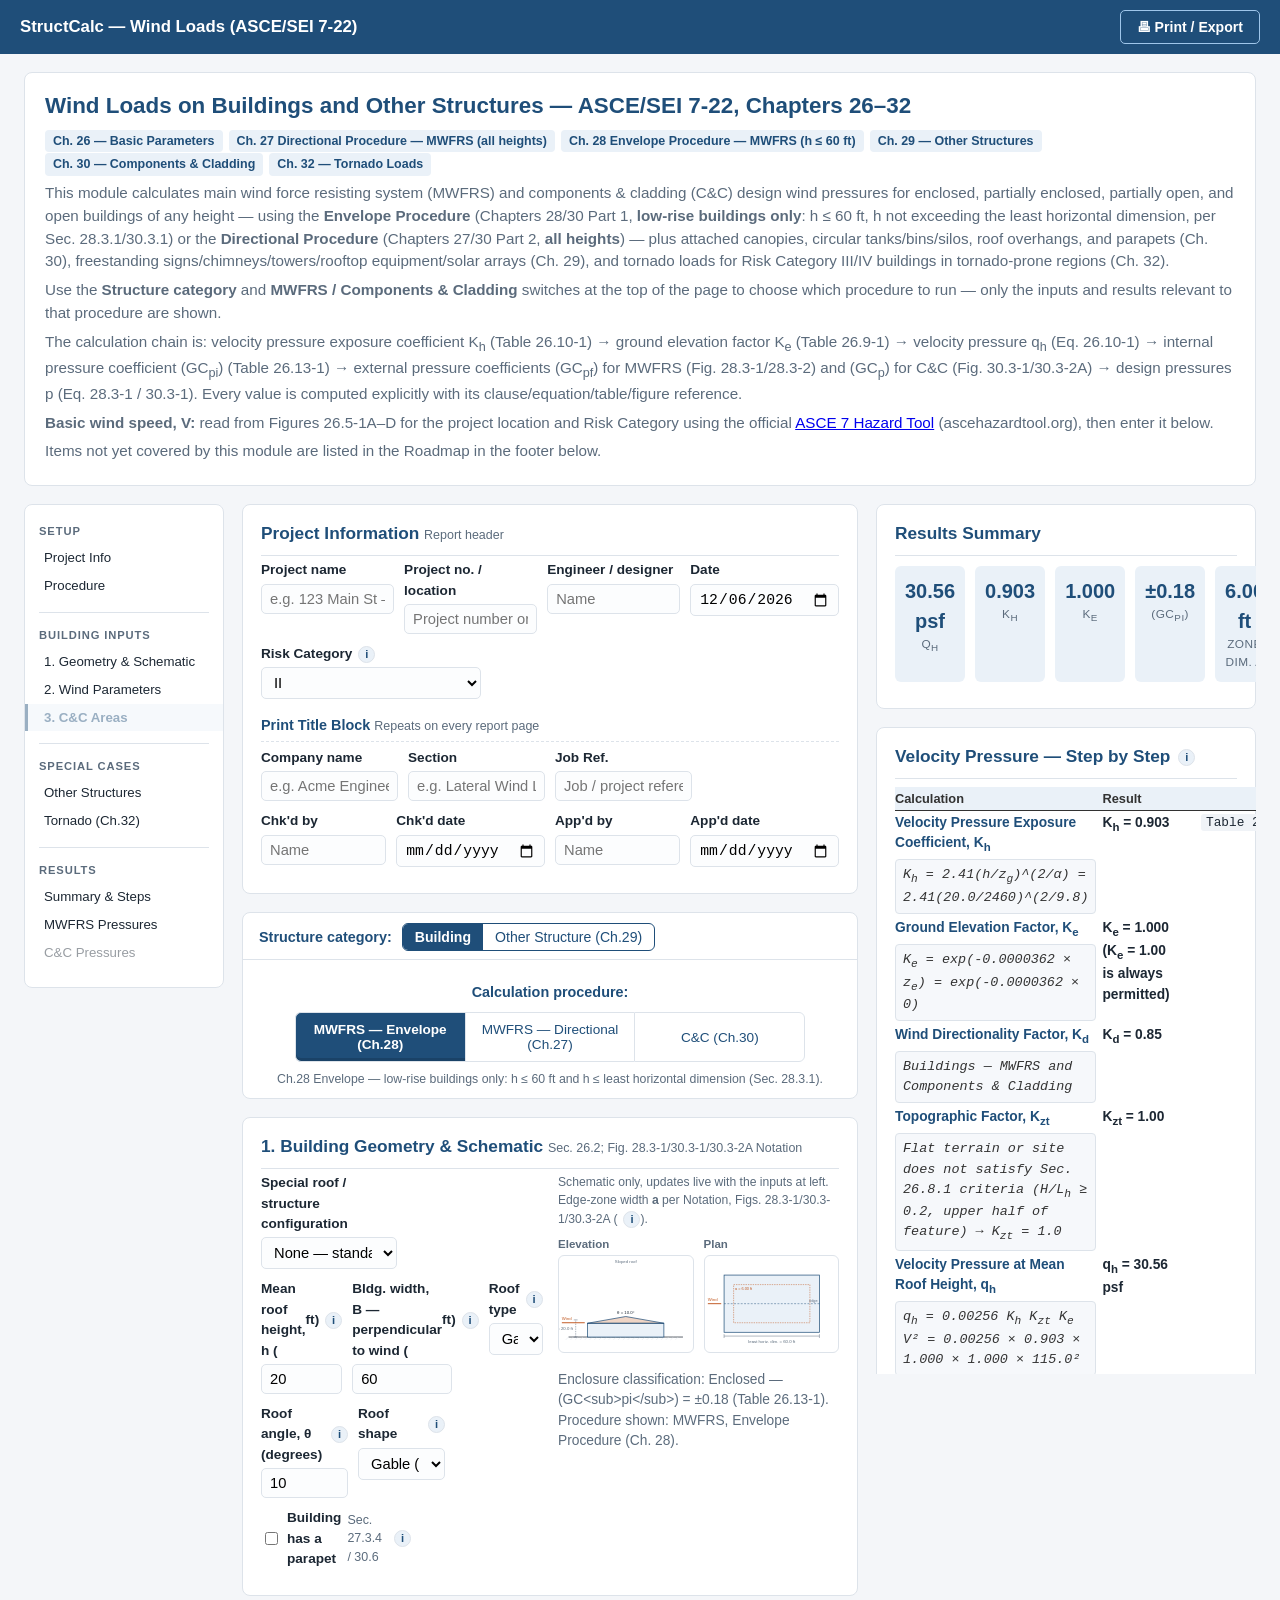
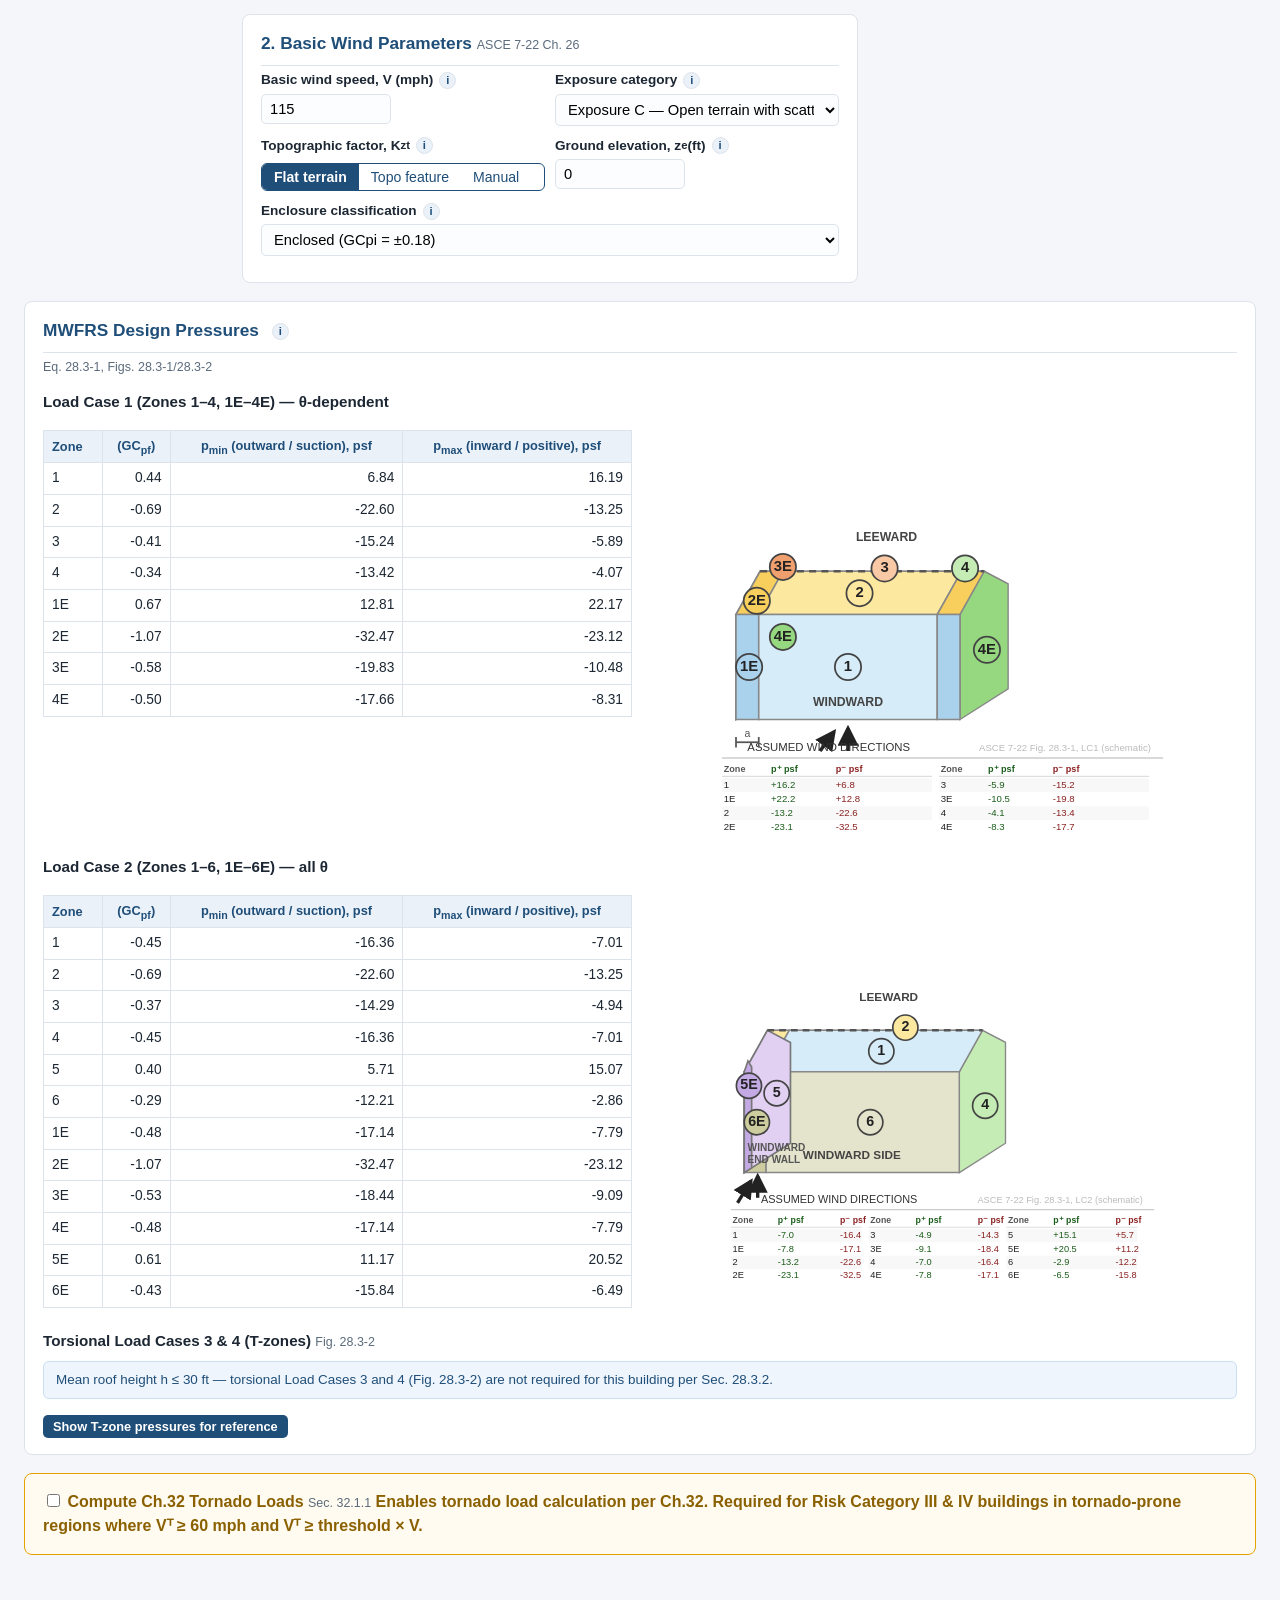
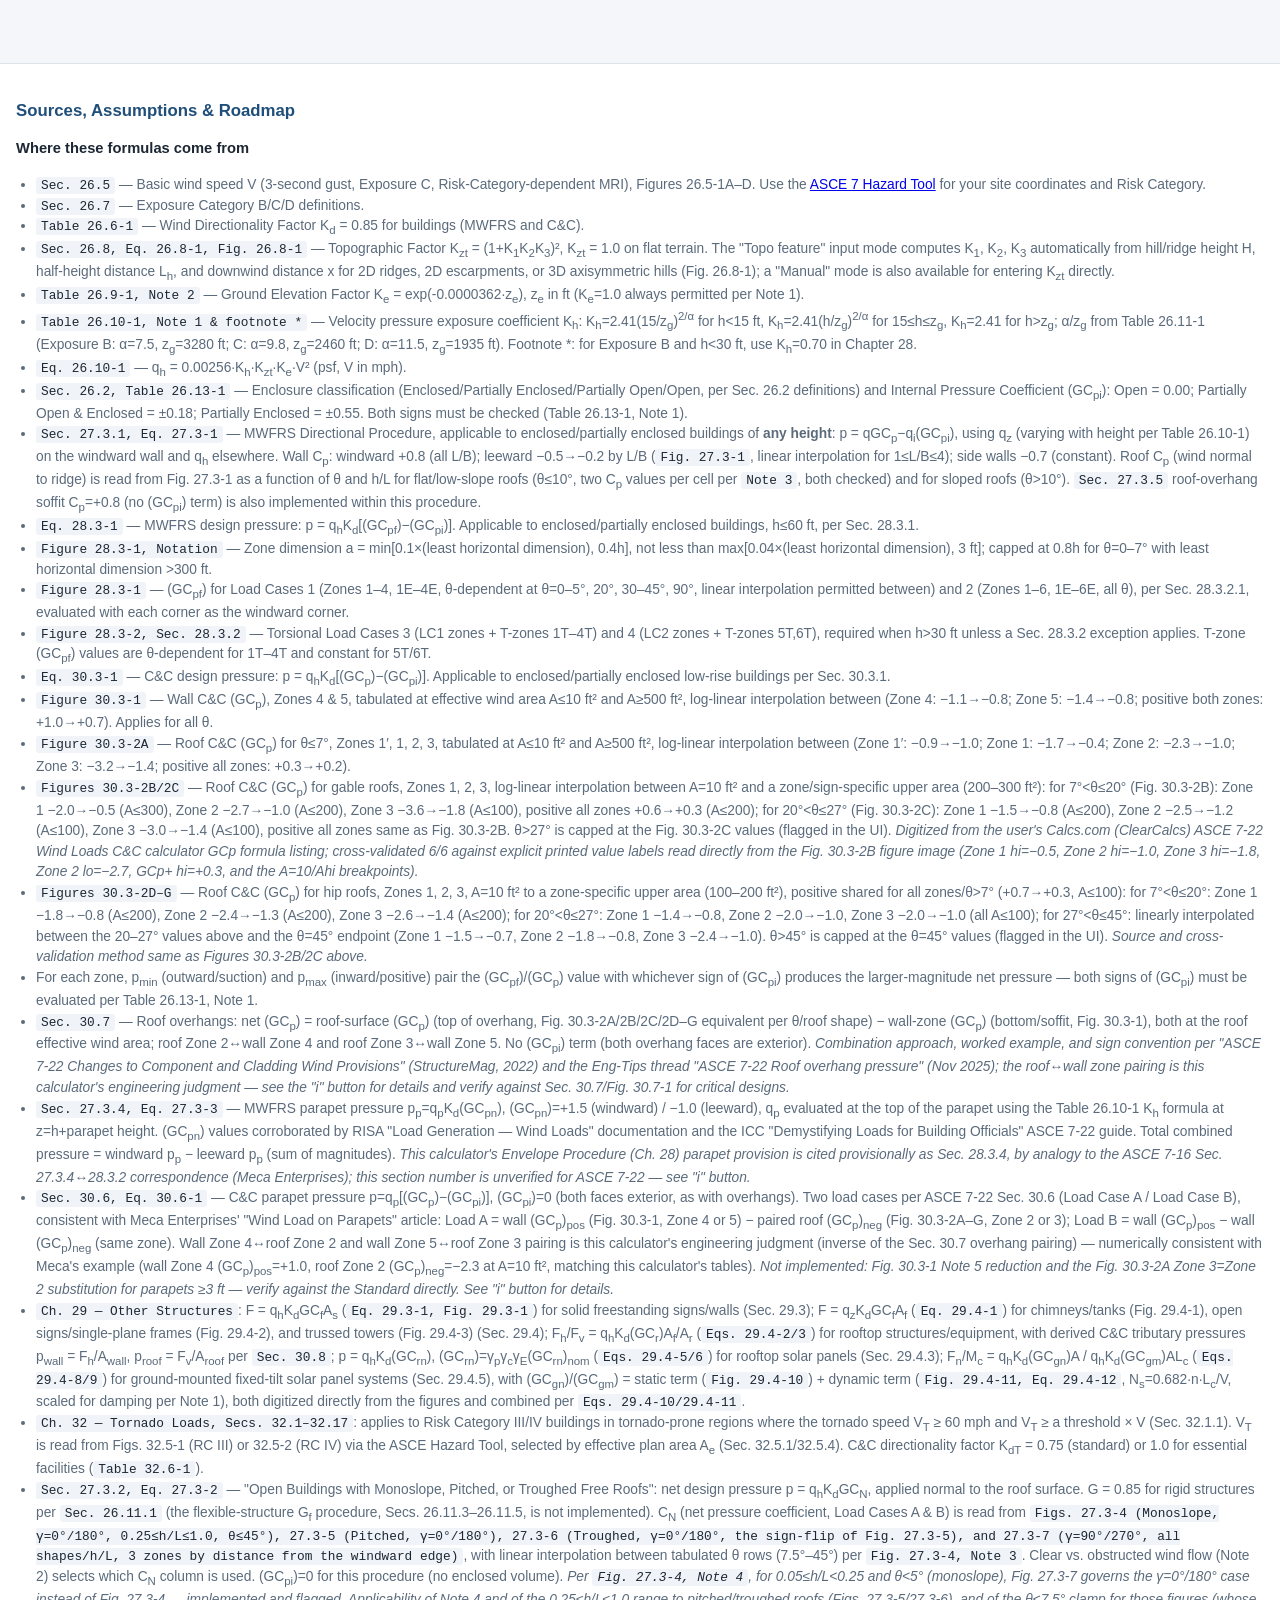
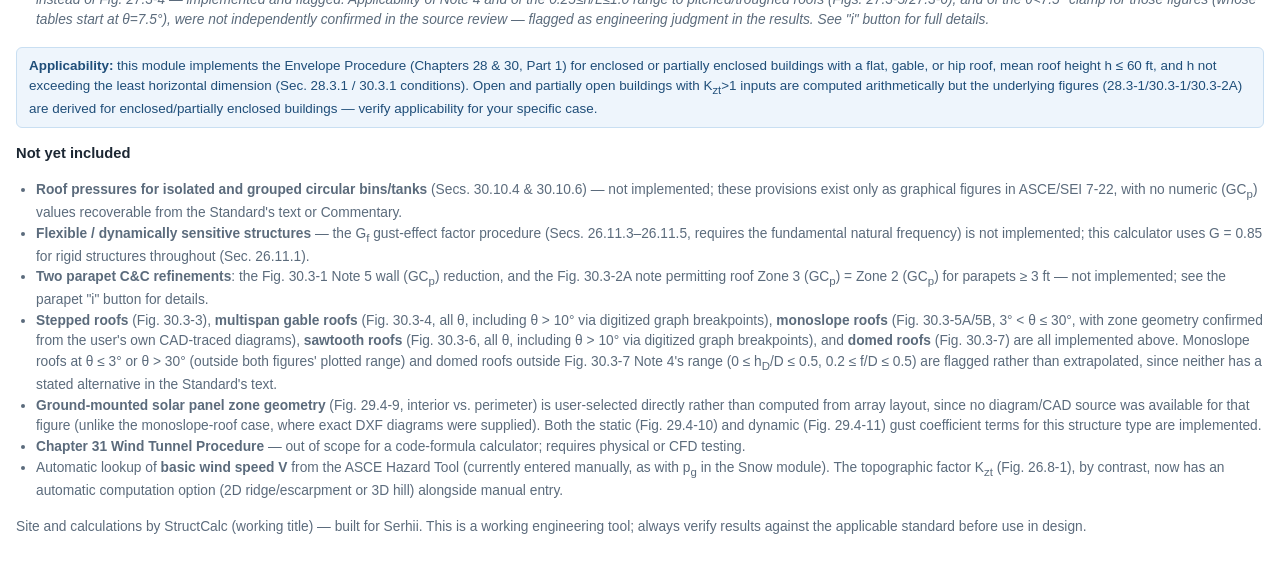
==== commit 6d3a0d4a: "Redesign 4" ====
--- a/ASCE 7-22 Wind Load Calculator/index.html
+++ b/ASCE 7-22 Wind Load Calculator/index.html
@@ -49,7 +49,8 @@
     padding:2px 8px; font-size:.78rem; font-weight:600; margin-right:6px;
   }
 
-  .grid{display:grid; grid-template-columns:1fr 1fr; gap:18px;}
+  .grid{display:grid; grid-template-columns:200px 1fr 380px; gap:18px; align-items:start;}
+  @media (max-width:1100px){ .grid{grid-template-columns:1fr 1fr;} }
   @media (max-width:900px){ .grid{grid-template-columns:1fr;} }
 
   /* ---- MWFRS / C&C mode visibility -------------------------------------- */
@@ -290,6 +291,66 @@
 .zone-row .zone-diag svg{width:100%;display:block;max-height:420px;}
 .cc-section-header{background:var(--brand-light,#eaf3ff);font-weight:700;font-size:.8rem;padding:3px 6px;}
 @media(max-width:640px){.zone-row{grid-template-columns:1fr;}}
+
+  /* ── 3-column module layout ──────────────────────────────────────────── */
+  .module-nav{
+    position:sticky; top:0; align-self:start;
+    background:var(--panel); border:1px solid var(--line); border-radius:8px;
+    padding:12px 0; max-height:calc(100vh - 30px); overflow-y:auto;
+  }
+  .module-nav .nav-group{ padding:0 0 8px; }
+  .module-nav .nav-label{
+    padding:6px 14px 4px; font-size:.7rem; font-weight:700; letter-spacing:.08em;
+    text-transform:uppercase; color:var(--muted);
+  }
+  .module-nav .nav-item{
+    display:block; padding:5px 14px 5px 16px; font-size:.83rem; color:var(--ink);
+    text-decoration:none; border-left:3px solid transparent; transition:all .15s;
+    line-height:1.35;
+  }
+  .module-nav .nav-item:hover{ background:var(--brand-light); color:var(--brand); border-left-color:var(--brand); }
+  .module-nav .nav-item.active{ background:var(--brand-light); color:var(--brand);
+    border-left-color:var(--brand); font-weight:600; }
+  .module-nav .nav-sep{ height:1px; background:var(--line); margin:4px 14px 8px; }
+
+  /* Module inputs middle column – nothing special needed */
+
+  /* Results column — sticky */
+  .module-results{
+    position:sticky; top:0; align-self:start;
+    max-height:calc(100vh - 30px); overflow-y:auto;
+  }
+
+  /* Procedure tab bar styling ──────────────────────────────────────────── */
+  #calcSetupPanel{
+    background:var(--panel); border:1px solid var(--line); border-radius:8px;
+    padding:0; margin-bottom:18px; overflow:hidden;
+  }
+  #structureCatControls{
+    display:flex; align-items:center; gap:10px; padding:10px 16px 8px;
+    border-bottom:1px solid var(--line); margin-bottom:0;
+  }
+  #calcProcControls{
+    padding:0 16px 10px; display:flex; flex-direction:column; gap:4px;
+  }
+  #calcProcControls > strong{ padding:8px 0 4px; display:block; font-size:.83rem; }
+  #calcProcControls .seg-light{
+    border:none; border-radius:0; gap:0; display:flex; flex-wrap:wrap;
+  }
+  #calcProcControls .seg-light button{
+    flex:1; min-width:0; padding:9px 10px; font-size:.85rem; border-radius:0;
+    border:1px solid var(--line) !important; border-right:none !important;
+    color:var(--brand); background:#fff; transition:all .15s; font-weight:500;
+  }
+  #calcProcControls .seg-light button:first-child{ border-radius:6px 0 0 6px; }
+  #calcProcControls .seg-light button:last-child{ border-radius:0 6px 6px 0; border-right:1px solid var(--line) !important; }
+  #calcProcControls .seg-light button.active{
+    background:var(--brand); color:#fff; font-weight:700; z-index:1;
+    box-shadow:inset 0 -3px 0 rgba(0,0,0,.15);
+  }
+  #calcProcControls .seg-light button:not(.active):hover{ background:var(--brand-light); }
+  #procHint{ padding:0; }
+
 </style>
 </head>
 <body>
@@ -382,8 +443,38 @@
 
   <div class="grid">
 
+
+    <!-- LEFT NAV COLUMN -->
+    <div class="module-nav" id="moduleNav">
+      <div class="nav-group">
+        <div class="nav-label">Setup</div>
+        <a href="#projectInfoPanel" class="nav-item">Project Info</a>
+        <a href="#calcSetupPanel" class="nav-item">Procedure</a>
+      </div>
+      <div class="nav-sep"></div>
+      <div class="nav-group">
+        <div class="nav-label">Building Inputs</div>
+        <a href="#diagramPanel" class="nav-item">1. Geometry &amp; Schematic</a>
+        <a href="#windParamsPanel" class="nav-item">2. Wind Parameters</a>
+        <a href="#ccEwaPanel" class="nav-item" id="navCCEwa">3. C&amp;C Areas</a>
+      </div>
+      <div class="nav-sep"></div>
+      <div class="nav-group">
+        <div class="nav-label">Special Cases</div>
+        <a href="#ch29Inputs" class="nav-item" id="navCh29">Other Structures</a>
+        <a href="#ch32Inputs" class="nav-item">Tornado (Ch.32)</a>
+      </div>
+      <div class="nav-sep"></div>
+      <div class="nav-group">
+        <div class="nav-label">Results</div>
+        <a href="#resultsPanel" class="nav-item">Summary &amp; Steps</a>
+        <a href="#mwfrsPressurePanel" class="nav-item" id="navMWFRS">MWFRS Pressures</a>
+        <a href="#ccPressurePanel" class="nav-item" id="navCC">C&amp;C Pressures</a>
+      </div>
+    </div>
+
     <!-- LEFT COLUMN: INPUTS -->
-    <div>
+    <div class="module-inputs">
   <div class="panel" id="projectInfoPanel">
     <h2>Project Information <span class="ref">Report header</span></h2>
     <div class="report-meta">
@@ -660,7 +751,7 @@
   </div>
 
 
-      <div class="panel">
+      <div class="panel" id="windParamsPanel">
         <h2>2. Basic Wind Parameters <span class="ref">ASCE 7-22 Ch. 26</span></h2>
         <div class="row2">
           <div class="field">
@@ -750,7 +841,7 @@
         </div>
       </div>
 
-      <div class="panel" data-mode="cc">
+      <div class="panel" id="ccEwaPanel" data-mode="cc">
         <h2>3. Components &amp; Cladding &mdash; Effective Wind Areas <span class="ref">Sec. 26.2; Fig. 30.3-1/30.3-2A-2G</span></h2>
         <div class="row2">
           <div class="field">
@@ -1085,9 +1176,10 @@
 
     </div>
 
+
     <!-- RIGHT COLUMN: RESULTS -->
-    <div>
-      <div class="panel">
+    <div class="module-results">
+      <div class="panel" id="resultsPanel">
         <h2>Results Summary</h2>
         <div class="summary-cards">
           <div class="scard"><div class="v" id="cardQh">&ndash;</div><div class="k">q<sub>h</sub></div></div>
@@ -1109,7 +1201,7 @@
 
 
 
-  <div class="panel" data-mode="mwfrs">
+  <div class="panel" id="mwfrsPressurePanel" data-mode="mwfrs">
     <h2>MWFRS Design Pressures <button type="button" class="info-btn" data-info="mwfrs" aria-label="Learn more">i</button></h2>
 
     <!-- Procedure toggle: now controlled by top-level 3-button selector (A2) — hidden here -->
@@ -1157,7 +1249,7 @@
     </div>
   </div>
 
-  <div class="panel" data-mode="cc">
+  <div class="panel" id="ccPressurePanel" data-mode="cc">
     <h2>Components &amp; Cladding Design Pressures <button type="button" class="info-btn" data-info="cc" aria-label="Learn more">i</button></h2>
 
     <!-- C&C Procedure toggle (hidden — auto-selected from h) -->
@@ -1395,5 +1487,47 @@
 </div>
 
 <script src="engine.js"></script>
+
+<script>
+// Module nav: scroll-spy + mode visibility sync
+(function() {
+  function syncNavMode() {
+    const isCat = document.body.classList.contains('cat-other');
+    const isCC  = document.body.classList.contains('mode-cc');
+    const navCh29 = document.getElementById('navCh29');
+    const navCC   = document.getElementById('navCC');
+    const navMW   = document.getElementById('navMWFRS');
+    const navCCEwa= document.getElementById('navCCEwa');
+    if (navCh29)  navCh29.style.fontWeight  = isCat ? '700' : '';
+    if (navCC)    navCC.style.opacity    = isCC ? '1' : '0.45';
+    if (navMW)    navMW.style.opacity    = (!isCat && !isCC) ? '1' : '0.45';
+    if (navCCEwa) navCCEwa.style.opacity = isCC ? '1' : '0.45';
+  }
+
+  // Scroll spy
+  const navItems = document.querySelectorAll('.module-nav .nav-item[href^="#"]');
+  function onScroll() {
+    const scrollParent = document.querySelector('.module-inputs') || document.body;
+    let best = null, bestTop = -Infinity;
+    navItems.forEach(a => {
+      const id = a.getAttribute('href').slice(1);
+      const el = document.getElementById(id);
+      if (!el) return;
+      const rect = el.getBoundingClientRect();
+      if (rect.top <= 120 && rect.top > bestTop) { bestTop = rect.top; best = a; }
+    });
+    navItems.forEach(a => a.classList.remove('active'));
+    if (best) best.classList.add('active');
+  }
+  window.addEventListener('scroll', onScroll, {passive: true, capture: true});
+
+  // Observe body class mutations for mode sync
+  const mo = new MutationObserver(syncNavMode);
+  mo.observe(document.body, {attributes: true, attributeFilter: ['class']});
+  syncNavMode();
+  setTimeout(onScroll, 200);
+})();
+</script>
+
 </body>
 </html>
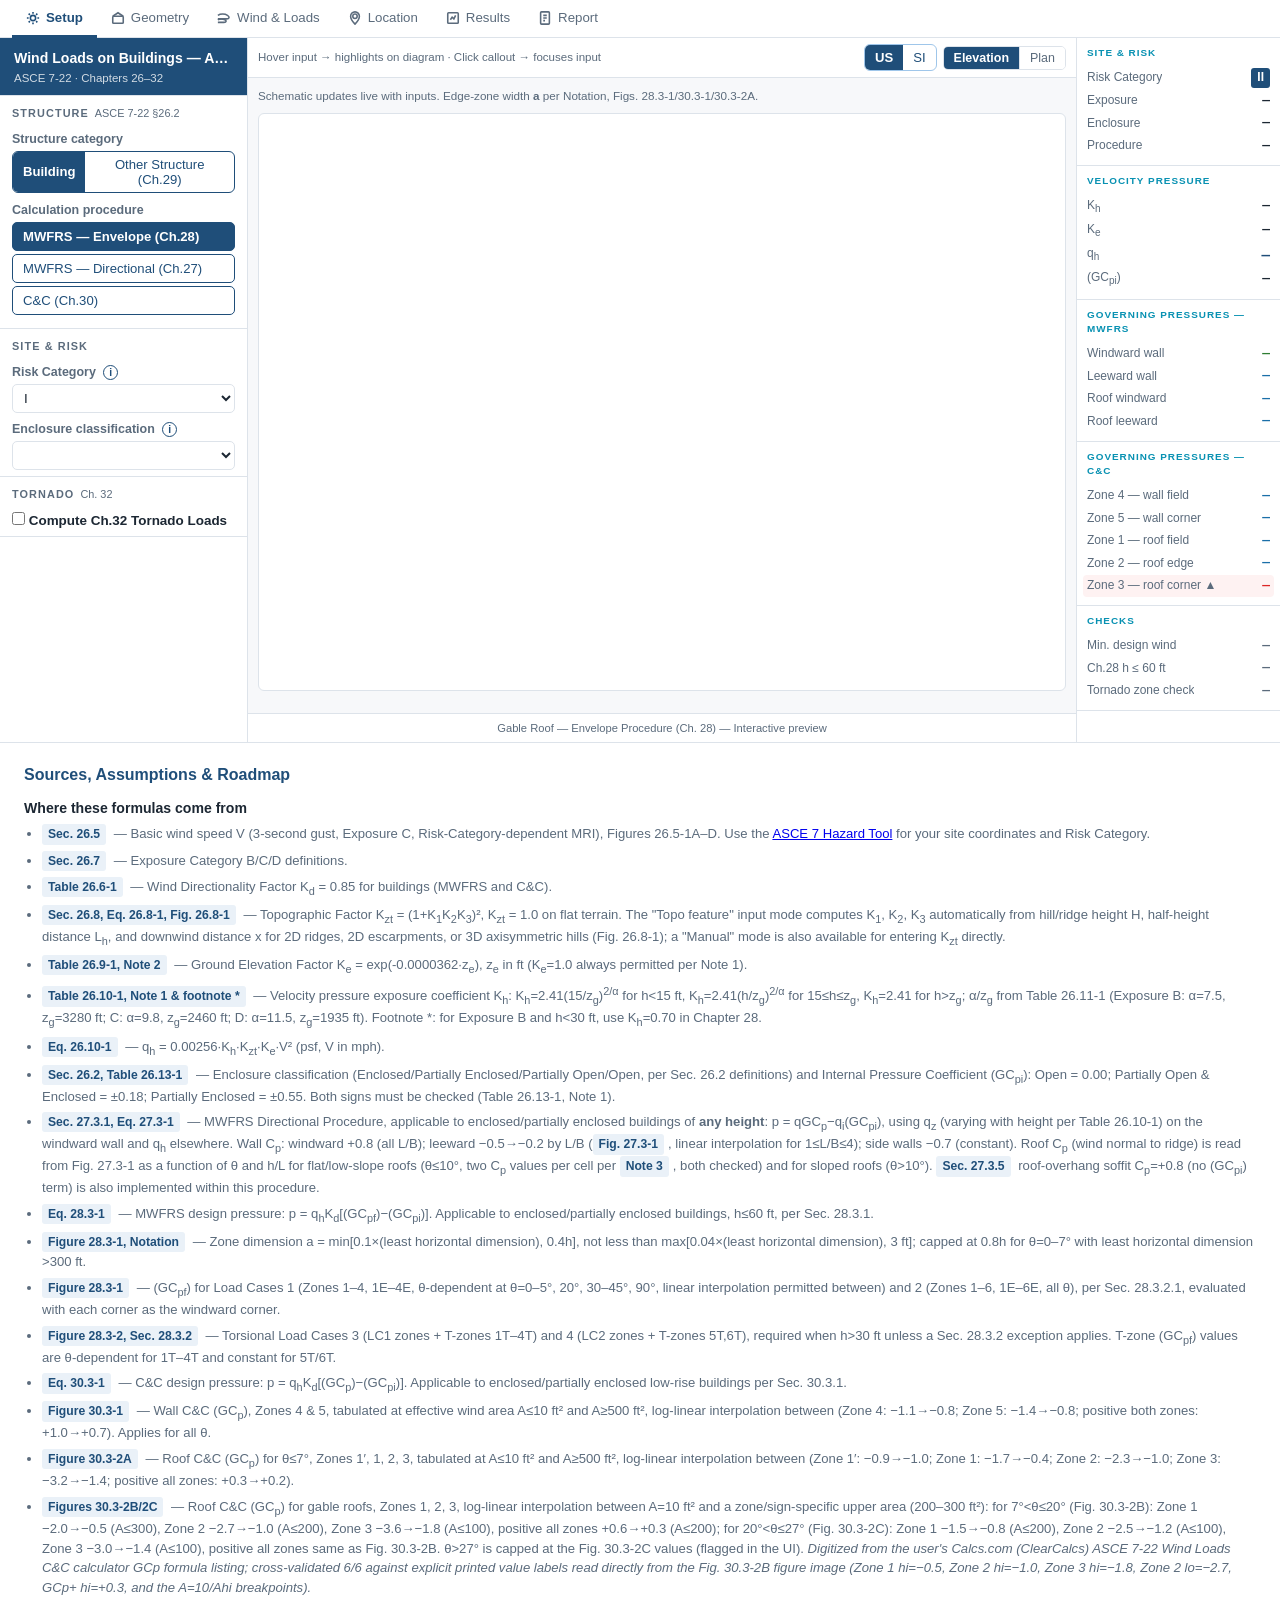
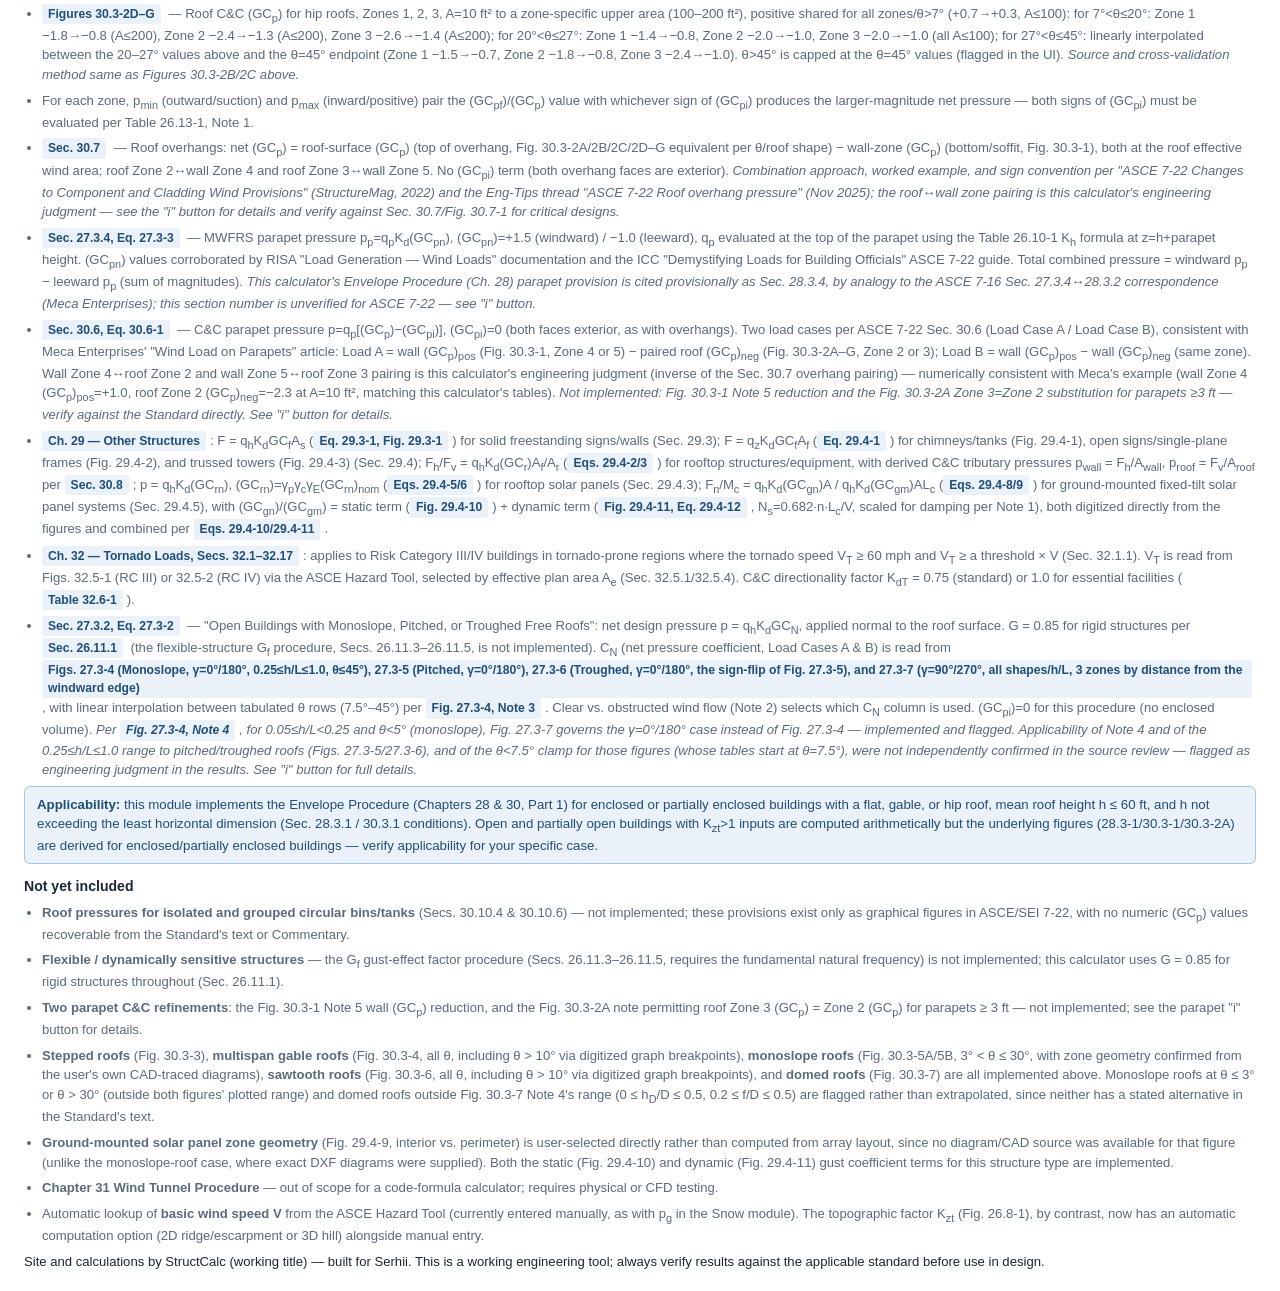
==== commit 0ea10bd1: "feat: Wind module — approved 3-column mockup UI (tabs + diagram + compact results) - index.html: com" ====
--- a/ASCE 7-22 Wind Load Calculator/index.html
+++ b/ASCE 7-22 Wind Load Calculator/index.html
@@ -5,371 +5,284 @@
 <meta name="viewport" content="width=device-width, initial-scale=1.0">
 <title>StructCalc &mdash; Wind Loads (ASCE/SEI 7-22)</title>
 <style>
-  :root{
-    --bg:#f4f6f9;
-    --panel:#ffffff;
-    --ink:#1c2733;
-    --muted:#5b6b7c;
-    --line:#dde3ea;
-    --brand:#1f4e79;
-    --brand-light:#eaf1f8;
-    --accent:#c0571f;
-    --ok:#2e7d32;
-    --warn:#9a6700;
-    --mono: 'SFMono-Regular', Consolas, 'Liberation Mono', Menlo, monospace;
-  }
-  *{box-sizing:border-box;}
-  body{
-    margin:0; font-family:-apple-system,Segoe UI,Roboto,Helvetica,Arial,sans-serif;
-    background:var(--bg); color:var(--ink); line-height:1.5;
-  }
-  header.topbar{
-    background:var(--brand); color:#fff; padding:10px 20px;
-    display:flex; align-items:center; justify-content:space-between; flex-wrap:wrap; gap:10px;
-  }
-  .topbar-controls{display:flex; gap:14px; align-items:center; flex-wrap:wrap; font-size:.92rem;}
-  .seg{display:flex; border:1px solid #9fc6ea; border-radius:6px; overflow:hidden;}
-  .seg button{
-    background:transparent; color:#fff; border:none; padding:5px 12px; cursor:pointer; font-size:.88rem;
-  }
-  .seg button.active{background:#fff; color:var(--brand); font-weight:600;}
-
-  /* ---- Light variant of .seg, for use on white panel backgrounds ---------- */
-  .seg-light{border-color:var(--brand);}
-  .seg-light button{color:var(--brand);}
-  .seg-light button.active{background:var(--brand); color:#fff;}
-
-  main{max-width:100%; margin:0; padding:18px 24px 60px;}
-
-  .intro{background:var(--panel); border:1px solid var(--line); border-radius:8px; padding:16px 20px; margin-bottom:18px;}
-  .intro h1{margin:0 0 6px; font-size:1.4rem; color:var(--brand);}
-  .intro p{margin:6px 0; color:var(--muted); font-size:.95rem;}
-  .badge{
-    display:inline-block; background:var(--brand-light); color:var(--brand); border-radius:4px;
-    padding:2px 8px; font-size:.78rem; font-weight:600; margin-right:6px;
-  }
-
-  .grid{display:grid; grid-template-columns:200px 1fr 380px; gap:18px; align-items:start;}
-  @media (max-width:1100px){ .grid{grid-template-columns:1fr 1fr;} }
-  @media (max-width:900px){ .grid{grid-template-columns:1fr;} }
-
-  /* ---- MWFRS / C&C mode visibility -------------------------------------- */
-  body.mode-mwfrs [data-mode="cc"]{display:none;}
-  body.mode-cc [data-mode="mwfrs"]{display:none;}
-
-  /* ---- Open Building — Free Roof (Sec. 27.3.2) visibility ---------------- */
-  /* When enclosure = "Open Building", the normal MWFRS/C&C envelope-procedure
-     workflow (Cp/GCpi based, Ch. 28/30) does not apply — hide its controls and
-     result panels and show the Sec. 27.3.2 free-roof inputs/results instead. */
-  body.enclosure-open #calcProcControls{display:none;}
-  body.enclosure-open [data-mode="mwfrs"],
-  body.enclosure-open [data-mode="cc"],
-  body.enclosure-open #parapetSection,
-  body.enclosure-open #roofShapeField,
-  body.enclosure-open #roofTypeField{display:none;}
-  body.enclosure-open #thetaField{display:flex;}
-  body.enclosure-open #ch305Inputs{display:block !important;}
-  #ch32Inputs{display:none;}
-  body.ch32-enabled #ch32Inputs{display:block;}
-  body.enclosure-open #cardGCpiWrap{display:none;}
-
-  /* ---- Ch.29 Other Structures — visibility -------------------------------- */
-  /* When structureCategory = 'otherStructure', hide all building-specific panels */
-  body.cat-other #calcProcControls{display:none;}
-  body.cat-other [data-mode="mwfrs"],
-  body.cat-other [data-mode="cc"],
-  body.cat-other #diagramPanel,
-  body.cat-other #parapetSection,
-  body.cat-other #openRoofSection,
-  body.cat-other #minWindWarning{display:none !important;}
-  body.cat-other #ch29Inputs{display:block !important;}
-  body.cat-other #ch29Section{display:block !important;}
-  /* Sub-type field visibility within ch29Inputs */
-  #ch29TypeRows .ch29-row{display:none;}
-  #ch29TypeRows .ch29-row.active{display:block;}
-  /* Sub-type field visibility within the Building Geometry special-structure selector */
-  #specialRoofRows .special-row{display:none;}
-  #specialRoofRows .special-row.active{display:block;}
-  .mode-badge{
-    display:inline-block; background:#fff; color:var(--brand); border-radius:4px;
-    padding:2px 10px; font-size:.8rem; font-weight:700; margin-left:8px; vertical-align:middle;
-  }
-
-  .panel{background:var(--panel); border:1px solid var(--line); border-radius:8px; padding:16px 18px; margin-bottom:18px;}
-  .panel h2{margin:0 0 4px; font-size:1.08rem; color:var(--brand); border-bottom:1px solid var(--line); padding-bottom:8px;}
-  .panel h3{margin:14px 0 8px; font-size:.95rem; color:var(--ink);}
-  .panel .ref{color:var(--muted); font-size:.78rem; font-weight:400;}
-
-  .field{display:flex; flex-direction:column; gap:3px; margin-bottom:10px;}
-  .field label{font-size:.85rem; font-weight:600; display:flex; align-items:center; gap:0;}
-  .field .hint{font-size:.76rem; color:var(--muted); font-weight:400;}
-  .field input, .field select{
-    border:1px solid var(--line); border-radius:5px; padding:6px 8px; font-size:.92rem; width:100%;
-    background:#fcfdfe;
-  }
-  /* Numeric inputs never need more than ~7 digits — cap their width instead of
-     letting them stretch to fill a wide grid cell (was ~1/4 of the page). */
-  .field input[type="number"]{max-width:130px;}
-  .field-full input[type="number"]{max-width:130px;}
-  /* Section 1 now shares its row with a wider schematic pane — keep its
-     numeric fields even tighter so the input column stays narrow. */
-  #diagramPanel .field input[type="number"]{max-width:100px;}
-  .checkbox-field label{gap:6px; font-weight:600; cursor:pointer;}
-  .checkbox-field input[type="checkbox"]{width:auto; flex:none;}
-  .row3{display:grid; grid-template-columns:repeat(3,1fr); gap:10px;}
-  .row2{display:grid; grid-template-columns:repeat(2,1fr); gap:10px;}
-  @media (max-width:560px){ .row3,.row2{grid-template-columns:1fr;} }
-
-  table{width:100%; border-collapse:collapse; font-size:.86rem; margin:8px 0;}
-  table th, table td{border:1px solid var(--line); padding:5px 8px; text-align:right;}
-  table th{background:var(--brand-light); color:var(--brand); text-align:center; font-size:.8rem;}
-  table td:first-child, table th:first-child{text-align:left;}
-  table tr.na td{color:var(--muted); font-style:italic;}
-
-  .steps{font-size:.88rem;}
-  table.steps-table{font-size:.86rem;}
-  table.steps-table td, table.steps-table th{text-align:left; vertical-align:top;}
-  table.steps-table td.ref-col{width:4%; white-space:nowrap; color:var(--muted); font-size:.76rem;}
-  table.steps-table td.calc-col{width:63%;}
-  table.steps-table td.result-col{width:33%; font-weight:700;}
-  table.steps-table .step-label{font-weight:700; color:var(--brand); font-size:.85rem; display:block; margin-bottom:3px;}
-  table.steps-table .formula{font-family:var(--mono); background:#f6f8fb; border:1px solid var(--line); border-radius:4px; padding:5px 7px; margin-top:2px; font-size:.8rem; overflow-x:auto;}
-  .note-inline{color:var(--muted); font-size:.78rem; margin-top:4px; font-weight:400;}
-
-  /* ---- Project info / report header -------------------------------------- */
-  .report-meta{display:grid; grid-template-columns:repeat(4,1fr); gap:10px;}
-  @media (max-width:760px){ .report-meta{grid-template-columns:repeat(2,1fr);} }
-  table.report-cover-table{width:100%; border-collapse:collapse; font-size:.86rem; margin:8px 0 4px;}
-  table.report-cover-table td{border:1px solid var(--line); padding:5px 8px;}
-  table.report-cover-table td:first-child{font-weight:600; color:var(--brand); width:32%; background:var(--brand-light);}
-
-  .summary-cards{display:grid; grid-template-columns:repeat(5,1fr); gap:10px; margin:10px 0;}
-  @media (max-width:760px){ .summary-cards{grid-template-columns:repeat(2,1fr);} }
-  .scard{background:var(--brand-light); border-radius:6px; padding:10px; text-align:center;}
-  .scard .v{font-size:1.25rem; font-weight:700; color:var(--brand);}
-  .scard .k{font-size:.74rem; color:var(--muted); text-transform:uppercase; letter-spacing:.04em;}
-
-  .muted{color:var(--muted); font-size:.86rem;}
-
-  footer.sources{background:#fff; border-top:1px solid var(--line); margin-top:30px; padding:20px 16px;}
-  footer.sources .inner{max-width:100%; margin:0;}
-  footer.sources h2{color:var(--brand); font-size:1.05rem;}
-  footer.sources h3{font-size:.92rem; margin:14px 0 6px;}
-  footer.sources p, footer.sources li{font-size:.86rem; color:var(--muted);}
-  footer.sources ul{padding-left:20px;}
-  .src-tag{font-family:var(--mono); background:#f0f3f7; padding:1px 5px; border-radius:3px; font-size:.8rem; color:var(--ink);}
-
-  .alert{border-radius:6px; padding:8px 12px; font-size:.84rem; margin:8px 0;}
-  .alert.warn{background:#fff8ec; border:1px solid #f0d9a8; color:#8a5a00;}
-  .alert.info{background:#eef5fc; border:1px solid #c9dff2; color:#1f4e79;}
-
-  .btn{
-    background:var(--brand); color:#fff; border:none; border-radius:5px; padding:8px 16px;
-    font-size:.88rem; cursor:pointer; font-weight:600;
-  }
-  .btn:hover{background:#163a5c;}
-
-  /* ---- "Learn more" info buttons & modal --------------------------------- */
-  .info-btn{
-    display:inline-flex; align-items:center; justify-content:center;
-    width:17px; height:17px; border-radius:50%; flex:0 0 auto;
-    background:var(--brand-light); color:var(--brand); border:1px solid var(--line);
-    font-size:.7rem; font-weight:700; font-style:normal; cursor:pointer;
-    margin-left:6px; padding:0; line-height:1;
-  }
-  .info-btn:hover{background:var(--brand); color:#fff;}
-  .panel h2 .info-btn{margin-left:8px; vertical-align:middle;}
-  .modal-overlay{
-    position:fixed; inset:0; background:rgba(28,39,51,.5); display:none;
-    align-items:center; justify-content:center; z-index:1000; padding:20px;
-  }
-  .modal-overlay.open{display:flex;}
-  .modal-box{
-    background:#fff; border-radius:8px; max-width:600px; width:100%; max-height:82vh;
-    overflow:auto; padding:20px 24px; position:relative; box-shadow:0 10px 40px rgba(0,0,0,.25);
-  }
-  .modal-box h3{color:var(--brand); margin:0 0 10px; font-size:1.05rem; padding-right:26px;}
-  .modal-box p, .modal-box li{font-size:.88rem; color:var(--ink);}
-  .modal-box ul{padding-left:20px;}
-  .modal-close{
-    position:absolute; top:10px; right:10px; width:28px; height:28px; border-radius:50%;
-    background:var(--bg); border:1px solid var(--line); font-size:1.1rem; line-height:1;
-    cursor:pointer; color:var(--muted);
-  }
-  .modal-close:hover{color:var(--ink); background:var(--brand-light);}
-
-  /* ---- Report tables (Input Data / Design Summary, used in #reportContent) - */
-  table.report-input-table td:first-child, table.report-input-table th:first-child{width:34%;}
-  table.report-input-table td:nth-child(2), table.report-input-table th:nth-child(2){text-align:left; width:32%;}
-  table.report-input-table td:nth-child(3), table.report-input-table th:nth-child(3){
-    text-align:left; font-size:.76rem; color:var(--muted); white-space:nowrap;
-  }
-  #reportContent .panel h3{color:var(--brand); font-size:.95rem; border-bottom:1px dashed var(--line); padding-bottom:4px;}
-  #reportContent svg{max-width:100%; height:auto;}
-
-  /* ---- Print title block (repeating per-page header, Tekla Tedds / SkyCiv
-     style). Populated by buildTitleBlockHTML() in engine.js. Fields are
-     user-entered Project Information metadata; "Sheet no." is a static
-     per-section index, not a live page counter (see comment on
-     buildTitleBlockHTML). ----------------------------------------------- */
-  /* ---- Title block (integrated into black page frame) --------------------- */
-  table.title-block{width:100%; border-collapse:collapse; font-size:.72rem; margin:0;}
-  table.title-block td{border:1px solid rgb(50,50,50); padding:3px 6px; vertical-align:middle;}
-  table.title-block .tb-logo{width:22%; border-right:1px solid rgb(50,50,50); text-align:center; padding:8px; vertical-align:middle;}
-  .tb-logo-placeholder{color:#aaa; font-size:.7rem; border:1px dashed #bbb; padding:24px 8px; letter-spacing:.06em; text-align:center;}
-  table.title-block .tb-fl{width:5%; font-size:.6rem; font-weight:700; color:#444; white-space:nowrap; vertical-align:top; padding:3px 4px;}
-  table.title-block .tb-fv{vertical-align:top; padding:3px 6px; font-size:.78rem;}
-  table.title-block .tb-fv-wide{font-weight:700;}
-  table.title-block .tb-company{font-weight:700; font-size:.78rem; vertical-align:middle;}
-  table.title-block .tb-label{font-size:.58rem; color:#555; text-transform:uppercase; letter-spacing:.04em; margin-right:3px; display:block;}
-
-  /* ---- Cover page --------------------------------------------------------- */
-  .min-wind-warn{display:none; background:#fff8e6; border:1px solid #e6a817; border-left:4px solid #e6a817; border-radius:4px; padding:8px 12px; margin:8px 0; font-size:.82rem; color:#6b4200;}
-  .cover-page{border:1px solid rgb(50,50,50); padding:1.5cm 2cm; box-sizing:border-box;
-              display:flex; flex-direction:column; min-height:9in;}
-  .cover-company{font-size:1rem; font-weight:700; color:var(--brand);}
-  .cover-section{font-size:.85rem; color:var(--muted); margin-top:2px;}
-  .cover-title{margin:3cm 0 1.5cm; text-align:center;}
-  .cover-title h1{font-size:1.5rem; color:var(--brand); margin:0 0 8px; border:none; padding:0;}
-  .cover-title .cover-subtitle{font-size:.95rem; color:var(--muted);}
-  .cover-signoff{display:flex; flex-wrap:wrap; gap:16px; font-size:.84rem; margin-top:1cm;}
-  .cover-signoff span strong{color:var(--muted); font-size:.72rem; text-transform:uppercase; letter-spacing:.03em;}
-
-  /* ---- Print report ------------------------------------------------------- */
-  .print-only{display:none;}
-  table.report-page{width:100%; border-collapse:collapse;}
-  table.report-page thead{display:table-header-group;}
-  table.report-page > thead > tr > th{padding:0; border:1px solid rgb(50,50,50);}
-  table.report-page > tbody > tr > td{padding:10px 12px; border-left:1px solid rgb(50,50,50); border-right:1px solid rgb(50,50,50); border-bottom:1px solid rgb(50,50,50);}
-  .report-section{margin-bottom:14px;}
-  .report-section h2{font-size:.9rem; margin:14px 0 4px; color:rgb(50,50,50); border-bottom:1px solid rgb(50,50,50); padding-bottom:2px; font-weight:700; letter-spacing:.01em;}
-  table.steps-table{border-collapse:collapse; width:100%;}
-  table.steps-table td, table.steps-table th{border:none; padding:2px 6px 2px 0; vertical-align:top;}
-  table.steps-table thead tr{border-bottom:1px solid rgb(50,50,50);}
-  table.steps-table .step-label{font-weight:600; font-size:.86rem; display:block;}
-  table.steps-table .formula{font-size:.84rem; color:#333; font-style:italic;}
-  table.steps-table td.ref-col{width:4%; white-space:nowrap; color:#888; font-size:.7rem; text-align:right; padding-right:0;}
-  table.steps-table th{color:rgb(50,50,50); font-weight:700;}
-  table.steps-table th:last-child{width:4%; white-space:nowrap; font-size:.7rem; text-align:right; padding-right:0;}
-  table.report-input-table{border-collapse:collapse; width:100%;}
-  table.report-input-table td, table.report-input-table th{border:none; padding:2px 6px; vertical-align:top;}
-  table.report-input-table thead tr{border-bottom:1px solid rgb(50,50,50);}
-  table.report-input-table td:nth-child(3), table.report-input-table th:nth-child(3){width:5%; white-space:nowrap;}
-  @media print{
-    header.topbar, .info-btn, .btn, footer.sources, #exportModal{display:none !important;}
-    /* Hide every live input/results panel in <main> except the generated
-       print-only report (cover + reportContent). This is a catch-all so any
-       current or future input panel (Ch.29 inputs, Ch.32 toggle/inputs,
-       open-roof C&C, etc.) is hidden regardless of which structure type is
-       selected, instead of relying on an explicit per-panel list. */
-    main > *:not(.print-only){display:none !important;}
-    #ch29Section{display:none !important;}
-    .print-only{display:block;}
-    body{background:#fff;}
-    main{max-width:100%; padding:0;}
-    .cover-page{page-break-after:always; break-after:page;}
-    table.report-page{page-break-before:avoid; break-before:avoid;}
-    /* Uniform header colours — override var(--brand) for all report tables */
-    table.steps-table th, table.report-input-table th{background:none !important; color:rgb(50,50,50) !important; font-weight:700 !important;}
-    table.steps-table .step-label{color:rgb(50,50,50) !important;}
-    table.steps-table td.ref-col{width:4% !important;}
-    table.report-input-table td:nth-child(3), table.report-input-table th:nth-child(3){width:5% !important;}
-  }
-</style>
-<!-- Print paper size/orientation — updated by JS via updatePageStyle()
-     using CSS @page { size: <paper> <orientation>; }.
-     Chrome honours this for both browser print and "Save as PDF".
-     Other browsers (Firefox, Safari) may partially or fully ignore it. -->
-<style id="printPageStyle">@page{size:letter portrait;margin:.75in .5in;}
-</style>
-<!-- Zone layout — separate so updatePageStyle() never overwrites it -->
-<style id="zoneLayoutStyle">
-.zone-row{display:grid;grid-template-columns:1fr 1fr;gap:16px;align-items:start;margin-bottom:10px;}
-.zone-row .zone-tbl{min-width:0;overflow-x:auto;}
-.zone-row .zone-tbl table{width:100%;table-layout:auto;}
-.zone-row .zone-diag{min-width:0;}
-.zone-row .zone-diag svg{width:100%;display:block;max-height:420px;}
-.cc-section-header{background:var(--brand-light,#eaf3ff);font-weight:700;font-size:.8rem;padding:3px 6px;}
-@media(max-width:640px){.zone-row{grid-template-columns:1fr;}}
-
-  /* ── 3-column module layout ──────────────────────────────────────────── */
-  .module-nav{
-    position:sticky; top:0; align-self:start;
-    background:var(--panel); border:1px solid var(--line); border-radius:8px;
-    padding:12px 0; max-height:calc(100vh - 30px); overflow-y:auto;
-  }
-  .module-nav .nav-group{ padding:0 0 8px; }
-  .module-nav .nav-label{
-    padding:6px 14px 4px; font-size:.7rem; font-weight:700; letter-spacing:.08em;
-    text-transform:uppercase; color:var(--muted);
-  }
-  .module-nav .nav-item{
-    display:block; padding:5px 14px 5px 16px; font-size:.83rem; color:var(--ink);
-    text-decoration:none; border-left:3px solid transparent; transition:all .15s;
-    line-height:1.35;
-  }
-  .module-nav .nav-item:hover{ background:var(--brand-light); color:var(--brand); border-left-color:var(--brand); }
-  .module-nav .nav-item.active{ background:var(--brand-light); color:var(--brand);
-    border-left-color:var(--brand); font-weight:600; }
-  .module-nav .nav-sep{ height:1px; background:var(--line); margin:4px 14px 8px; }
-
-  /* Module inputs middle column – nothing special needed */
-
-  /* Results column — sticky */
-  .module-results{
-    position:sticky; top:0; align-self:start;
-    max-height:calc(100vh - 30px); overflow-y:auto;
-  }
-
-  /* Procedure tab bar styling ──────────────────────────────────────────── */
-  #calcSetupPanel{
-    background:var(--panel); border:1px solid var(--line); border-radius:8px;
-    padding:0; margin-bottom:18px; overflow:hidden;
-  }
-  #structureCatControls{
-    display:flex; align-items:center; gap:10px; padding:10px 16px 8px;
-    border-bottom:1px solid var(--line); margin-bottom:0;
-  }
-  #calcProcControls{
-    padding:0 16px 10px; display:flex; flex-direction:column; gap:4px;
-  }
-  #calcProcControls > strong{ padding:8px 0 4px; display:block; font-size:.83rem; }
-  #calcProcControls .seg-light{
-    border:none; border-radius:0; gap:0; display:flex; flex-wrap:wrap;
-  }
-  #calcProcControls .seg-light button{
-    flex:1; min-width:0; padding:9px 10px; font-size:.85rem; border-radius:0;
-    border:1px solid var(--line) !important; border-right:none !important;
-    color:var(--brand); background:#fff; transition:all .15s; font-weight:500;
-  }
-  #calcProcControls .seg-light button:first-child{ border-radius:6px 0 0 6px; }
-  #calcProcControls .seg-light button:last-child{ border-radius:0 6px 6px 0; border-right:1px solid var(--line) !important; }
-  #calcProcControls .seg-light button.active{
-    background:var(--brand); color:#fff; font-weight:700; z-index:1;
-    box-shadow:inset 0 -3px 0 rgba(0,0,0,.15);
-  }
-  #calcProcControls .seg-light button:not(.active):hover{ background:var(--brand-light); }
-  #procHint{ padding:0; }
-
+:root{
+  --bg:#f0f2f5; --panel:#ffffff; --ink:#1c2733; --muted:#5b6b7c;
+  --line:#dde3ea; --brand:#1f4e79; --brand-light:#eaf1f8;
+  --accent:#c0571f; --ok:#2e7d32; --warn:#9a6700;
+  --cyan:#0891b2; --red:#dc2626;
+  --mono:'SFMono-Regular',Consolas,'Liberation Mono',Menlo,monospace;
+}
+*{box-sizing:border-box; margin:0; padding:0;}
+body{font-family:-apple-system,Segoe UI,Roboto,Helvetica,Arial,sans-serif;
+  background:var(--bg); color:var(--ink); line-height:1.45; font-size:13px;}
+
+/* ── PRINT ────────────────────────────────────────────────────────────── */
+.print-only{display:none;}
+@media print{
+  .mod-workspace,.mod-tabs,.mod-body,.mod-inputs,.mod-diagram,.mod-results-compact,
+  header.topbar,.info-btn,.btn,footer.sources,#exportModal{display:none!important;}
+  .print-only{display:block!important;}
+  body{background:#fff;}
+  .panel{break-inside:avoid; page-break-inside:avoid; border:1px solid #ccc!important;}
+}
+
+/* ── MODAL ────────────────────────────────────────────────────────────── */
+.modal-overlay{display:none;position:fixed;inset:0;background:rgba(0,0,0,.45);
+  z-index:1000;align-items:center;justify-content:center;}
+.modal-overlay.open{display:flex;}
+.modal-box{background:#fff;border-radius:10px;padding:24px;max-width:520px;width:90%;
+  max-height:90vh;overflow-y:auto;position:relative;}
+.modal-close{position:absolute;top:12px;right:14px;background:none;border:none;
+  font-size:1.3rem;cursor:pointer;color:var(--muted);}
+
+/* ── BUTTONS / SEGS ───────────────────────────────────────────────────── */
+.btn{display:inline-flex;align-items:center;gap:6px;padding:7px 14px;
+  border-radius:6px;border:none;cursor:pointer;font-size:.84rem;font-weight:600;
+  background:var(--brand);color:#fff;transition:background .15s;}
+.btn:hover{background:#163a5e;}
+.seg{display:flex;border:1px solid #9fc6ea;border-radius:6px;overflow:hidden;}
+.seg button{background:transparent;color:var(--brand);border:none;
+  padding:5px 10px;cursor:pointer;font-size:.82rem;}
+.seg button.active{background:var(--brand);color:#fff;font-weight:600;}
+.seg-light{border-color:var(--brand);}
+.seg-light button{color:var(--brand);}
+.seg-light button.active{background:var(--brand);color:#fff;}
+.info-btn{background:none;border:1px solid var(--brand);color:var(--brand);
+  border-radius:50%;width:15px;height:15px;font-size:.65rem;font-weight:700;
+  cursor:pointer;padding:0;line-height:14px;text-align:center;vertical-align:middle;
+  margin-left:4px;}
+
+/* ── FORM FIELDS ──────────────────────────────────────────────────────── */
+.field{display:flex;flex-direction:column;gap:3px;}
+.field label{font-size:.78rem;font-weight:600;color:var(--muted);}
+.field input,.field select{
+  padding:5px 7px;border:1px solid var(--line);border-radius:5px;
+  font-size:.84rem;color:var(--ink);background:#fff;width:100%;}
+.field input:focus,.field select:focus{outline:2px solid var(--brand);border-color:var(--brand);}
+.field-row{display:grid;grid-template-columns:1fr 1fr;gap:8px;margin-bottom:8px;}
+.field-row .field{margin:0;}
+.checkbox-field label{flex-direction:row;align-items:center;gap:6px;
+  font-size:.84rem;color:var(--ink);cursor:pointer;}
+.checkbox-field input[type=checkbox]{width:auto;}
+.row2{display:grid;grid-template-columns:1fr 1fr;gap:8px;}
+.row3{display:grid;grid-template-columns:1fr 1fr 1fr;gap:8px;}
+.field-full{grid-column:1/-1;}
+.muted{color:var(--muted);font-size:.8rem;}
+.hint{font-size:.73rem;color:var(--muted);line-height:1.4;margin-top:4px;}
+.ref{color:var(--muted);font-size:.75rem;font-weight:400;}
+.alert{border-radius:6px;padding:8px 12px;font-size:.83rem;margin-bottom:10px;}
+.alert.warn{background:#fffbf0;border:1px solid #e8a200;color:#7a5000;}
+.alert.info{background:#eaf1f8;border:1px solid #9fc6ea;color:#1f4e79;}
+.steps{font-size:.82rem;}
+.steps .step{padding:6px 0;border-bottom:1px solid var(--line);}
+.steps .step-eq{font-family:var(--mono);color:var(--brand);margin:2px 0;}
+.steps .step-val{font-weight:700;}
+.min-wind-warn{font-size:.8rem;color:var(--warn);}
+.zone-row{display:grid;grid-template-columns:1fr 1fr;gap:10px;margin-bottom:10px;}
+.zone-diag svg{width:100%;display:block;max-height:320px;}
+.cc-section-header{background:var(--brand-light);font-weight:700;font-size:.78rem;padding:3px 6px;}
+.report-meta{display:grid;grid-template-columns:1fr 1fr;gap:8px;}
+
+/* ── VISIBILITY BY MODE  (body = standalone; .mod-workspace = shell) ─── */
+body.mode-mwfrs [data-mode="cc"],
+.mod-workspace.mode-mwfrs [data-mode="cc"]{display:none!important;}
+body.mode-cc [data-mode="mwfrs"],
+.mod-workspace.mode-cc [data-mode="mwfrs"]{display:none!important;}
+body.enclosure-open #calcProcControls,
+.mod-workspace.enclosure-open #calcProcControls{display:none;}
+body.enclosure-open [data-mode="mwfrs"],
+body.enclosure-open [data-mode="cc"],
+body.enclosure-open #parapetSection,
+body.enclosure-open #roofShapeField,
+body.enclosure-open #roofTypeField,
+.mod-workspace.enclosure-open [data-mode="mwfrs"],
+.mod-workspace.enclosure-open [data-mode="cc"],
+.mod-workspace.enclosure-open #parapetSection,
+.mod-workspace.enclosure-open #roofShapeField,
+.mod-workspace.enclosure-open #roofTypeField{display:none!important;}
+body.enclosure-open #thetaField,
+.mod-workspace.enclosure-open #thetaField{display:flex!important;}
+body.enclosure-open #ch305Inputs,
+.mod-workspace.enclosure-open #ch305Inputs{display:block!important;}
+body.cat-other #calcProcControls,
+.mod-workspace.cat-other #calcProcControls{display:none;}
+body.cat-other [data-mode="mwfrs"],
+body.cat-other [data-mode="cc"],
+body.cat-other #parapetSection,
+body.cat-other #openRoofSection,
+body.cat-other #minWindWarning,
+.mod-workspace.cat-other [data-mode="mwfrs"],
+.mod-workspace.cat-other [data-mode="cc"],
+.mod-workspace.cat-other #parapetSection,
+.mod-workspace.cat-other #openRoofSection,
+.mod-workspace.cat-other #minWindWarning{display:none!important;}
+body.cat-other #ch29Inputs,
+.mod-workspace.cat-other #ch29Inputs{display:block!important;}
+body.cat-other #ch29Section,
+.mod-workspace.cat-other #ch29Section{display:block!important;}
+#ch29TypeRows .ch29-row{display:none;}
+#ch29TypeRows .ch29-row.active{display:block;}
+#specialRoofRows .special-row{display:none;}
+#specialRoofRows .special-row.active{display:block;}
+#ch32Inputs{display:none;}
+body.ch32-enabled #ch32Inputs,
+.mod-workspace.ch32-enabled #ch32Inputs{display:block;}
+
+/* ── MODULE WORKSPACE ─────────────────────────────────────────────────── */
+.mod-workspace{display:flex;flex-direction:column;height:100%;min-height:0;}
+
+/* Tab bar */
+.mod-tabs{
+  display:flex;align-items:center;background:#fff;border-bottom:1px solid var(--line);
+  padding:0 12px;flex-shrink:0;gap:0;
+}
+.mod-tab{
+  display:flex;align-items:center;gap:6px;padding:10px 14px;border:none;
+  background:none;cursor:pointer;font-size:.83rem;font-weight:500;color:var(--muted);
+  border-bottom:3px solid transparent;margin-bottom:-1px;transition:all .15s;white-space:nowrap;
+}
+.mod-tab:hover{color:var(--brand);}
+.mod-tab.active{color:var(--brand);border-bottom-color:var(--brand);font-weight:700;}
+.mod-tab svg{width:14px;height:14px;flex-shrink:0;}
+
+/* 3-column body */
+.mod-body{
+  display:grid;
+  grid-template-columns:248px 1fr 204px;
+  min-height:0;flex:1;overflow:hidden;
+}
+
+/* LEFT: inputs */
+.mod-inputs{
+  border-right:1px solid var(--line);overflow-y:auto;background:#fff;
+  display:flex;flex-direction:column;
+}
+.mod-proj-badge{
+  padding:10px 14px 8px;border-bottom:1px solid var(--line);background:var(--brand);color:#fff;
+}
+.mod-proj-badge .proj-name{font-size:.88rem;font-weight:700;white-space:nowrap;overflow:hidden;text-overflow:ellipsis;}
+.mod-proj-badge .proj-meta{font-size:.72rem;opacity:.8;margin-top:2px;}
+.tab-panel{display:none;flex:1;overflow-y:auto;}
+.tab-panel.active{display:block;}
+.input-section{padding:10px 12px 6px;border-bottom:1px solid var(--line);}
+.sec-hdr{font-size:.68rem;font-weight:800;letter-spacing:.1em;text-transform:uppercase;
+  color:var(--muted);margin-bottom:8px;display:flex;align-items:center;gap:6px;}
+.sec-hdr .sec-ref{font-weight:400;text-transform:none;letter-spacing:0;font-size:.68rem;}
+.input-section .field{margin-bottom:7px;}
+.input-section .field:last-child{margin-bottom:0;}
+.input-section .row2{margin-bottom:7px;}
+
+/* CENTER: diagram */
+.mod-diagram{
+  display:flex;flex-direction:column;background:#f7f8fa;overflow:hidden;
+  position:relative;
+}
+.diagram-topbar{
+  display:flex;align-items:center;justify-content:space-between;
+  padding:6px 10px;background:#fff;border-bottom:1px solid var(--line);
+  flex-shrink:0;gap:8px;
+}
+.diagram-hint{font-size:.72rem;color:var(--muted);flex:1;}
+.view-btns{display:flex;gap:0;border:1px solid var(--line);border-radius:5px;overflow:hidden;}
+.view-btn{padding:4px 10px;border:none;background:#fff;cursor:pointer;
+  font-size:.78rem;color:var(--muted);border-right:1px solid var(--line);}
+.view-btn:last-child{border-right:none;}
+.view-btn.active{background:var(--brand);color:#fff;font-weight:600;}
+.icon-btn{padding:4px 8px;border:1px solid var(--line);border-radius:4px;
+  background:#fff;cursor:pointer;font-size:.9rem;color:var(--muted);}
+.diagram-canvas{flex:1;overflow:hidden;display:flex;flex-direction:column;
+  padding:10px;gap:8px;}
+#genericSchematicWrap{display:flex;flex-direction:column;gap:6px;flex:1;}
+.diag-label{font-size:.7rem;font-weight:600;color:var(--muted);margin-bottom:2px;}
+#elevSvg,#planSvg{
+  width:100%;flex:1;min-height:0;
+  background:#fff;border:1px solid var(--line);border-radius:6px;display:block;}
+#planSvg{display:none;}
+#specialSchematicWrap{flex:1;display:none;flex-direction:column;}
+#specialSchematicSvg{background:#fff;border:1px solid var(--line);border-radius:6px;
+  padding:6px;flex:1;overflow:hidden;}
+.diagram-footer{
+  padding:6px 10px;font-size:.7rem;color:var(--muted);text-align:center;
+  border-top:1px solid var(--line);background:#fff;flex-shrink:0;}
+#enclosureNote,#ccZoneKey{font-size:.76rem;color:var(--muted);margin-top:4px;}
+
+/* RIGHT: compact results */
+.mod-results-compact{
+  border-left:1px solid var(--line);overflow-y:auto;background:#fff;font-size:.78rem;
+}
+.cres-section{border-bottom:1px solid var(--line);padding:8px 10px;}
+.cres-hdr{
+  font-size:.62rem;font-weight:800;letter-spacing:.1em;text-transform:uppercase;
+  color:var(--cyan);margin-bottom:6px;
+}
+.cres-row{
+  display:flex;justify-content:space-between;align-items:center;
+  padding:2px 0;gap:4px;
+}
+.cres-row span:first-child{color:var(--muted);font-size:.75rem;white-space:nowrap;overflow:hidden;text-overflow:ellipsis;}
+.cres-val{font-weight:700;font-family:var(--mono);color:var(--ink);white-space:nowrap;font-size:.8rem;}
+.cres-row--key .cres-val{color:var(--brand);font-size:.88rem;}
+.cres-row--pos .cres-val{color:var(--ok);}
+.cres-row--neg .cres-val{color:#1a6fa8;}
+.cres-row--crit{background:#fef2f2;border-radius:4px;padding:2px 4px;margin:0 -4px;}
+.cres-row--crit .cres-val{color:var(--red);}
+.rc-badge{
+  display:inline-block;background:var(--brand);color:#fff;border-radius:3px;
+  padding:1px 6px;font-weight:700;font-size:.75rem;
+}
+.check-ok{color:var(--ok);font-weight:700;}
+.check-warn{color:var(--warn);font-weight:700;}
+.check-na{color:var(--muted);}
+
+/* summary-cards (results tab) */
+.summary-cards{display:grid;grid-template-columns:repeat(3,1fr);gap:8px;margin:8px 0;}
+.scard{background:var(--brand-light);border:1px solid #9fc6ea;border-radius:6px;
+  padding:8px;text-align:center;}
+.scard .v{font-weight:700;font-size:1.05rem;color:var(--brand);}
+.scard .k{font-size:.72rem;color:var(--muted);margin-top:2px;}
+
+/* results tab panels */
+.panel{background:#fff;border:1px solid var(--line);border-radius:6px;
+  padding:12px 14px;margin-bottom:10px;}
+.panel h2{font-size:.92rem;color:var(--brand);border-bottom:1px solid var(--line);
+  padding-bottom:6px;margin-bottom:10px;}
+.panel h3{font-size:.84rem;margin:10px 0 6px;}
+
+/* footer */
+footer.sources{background:#fff;border-top:1px solid var(--line);padding:20px 24px;font-size:.82rem;}
+footer.sources h2{color:var(--brand);font-size:1rem;margin-bottom:10px;}
+footer.sources h3{font-size:.88rem;margin:12px 0 6px;}
+footer.sources li{color:var(--muted);margin-bottom:6px;line-height:1.5;}
+footer.sources ul{padding-left:18px;}
+.src-tag{display:inline-block;background:var(--brand-light);color:var(--brand);
+  border-radius:3px;padding:1px 6px;font-size:.76rem;font-weight:600;margin-right:4px;}
+
+/* export fmt buttons */
+.fmt-btn{flex:1;padding:8px;font-size:.84rem;}
+.fmt-btn.active{background:var(--brand);color:#fff;}
+
+/* print / coverage */
+.cover-page{min-height:100vh;display:flex;flex-direction:column;padding:3cm;border:2px solid var(--brand);}
+.cover-title h1{font-size:2rem;color:var(--brand);}
+.cover-subtitle{font-size:1.1rem;color:var(--muted);}
+.cover-company{font-size:1.3rem;font-weight:700;color:var(--brand);}
+.cover-signoff{display:flex;gap:20px;margin-top:auto;font-size:.9rem;}
+.report-cover-table td{padding:4px 12px;border:1px solid #ccc;font-size:.9rem;}
+
+/* zone-tbl (populated by engine) */
+.zone-tbl table{width:100%;border-collapse:collapse;font-size:.8rem;}
+.zone-tbl th{background:var(--brand-light);color:var(--brand);padding:4px 6px;text-align:left;border:1px solid var(--line);}
+.zone-tbl td{padding:4px 6px;border:1px solid var(--line);}
+.zone-tbl tr:nth-child(even) td{background:#f7f8fa;}
+
+/* monoslopeInfoBtn */
+#monoslopeInfoBtn{font-size:.72rem;}
+
+/* ch29 */
+.ch29-row{padding:6px 0;}
 </style>
 </head>
 <body>
-
-<header class="topbar">
-  <div class="topbar-controls">
-    <strong style="font-size:1.05rem;">StructCalc &mdash; Wind Loads (ASCE/SEI 7-22)</strong>
-  </div>
-  <div class="topbar-controls">
-    <div class="seg" role="group" aria-label="Unit system" style="display:none;">
-      <button id="unitSI" data-units="SI">SI (kPa, m)</button>
-      <button id="unitUS" data-units="US" class="active">US / Imperial (psf, ft)</button>
-    </div>
-    <button type="button" id="printBtn" class="btn" style="background:transparent; border:1px solid #9fc6ea;">&#128438; Print / Export</button>
-  </div>
-</header>
-
-<main>
-
 <div id="exportModal" class="modal-overlay">
   <div class="modal-box" style="max-width:360px;">
     <button class="modal-close" id="exportModalClose" aria-label="Close">&times;</button>
@@ -431,146 +344,155 @@
 
   <div class="print-only" id="reportContent"></div>
 
-  <div class="intro">
-    <h1>Wind Loads on Buildings and Other Structures &mdash; ASCE/SEI 7-22, Chapters 26&ndash;32</h1>
-    <p><span class="badge">Ch. 26 &mdash; Basic Parameters</span><span class="badge">Ch. 27 Directional Procedure &mdash; MWFRS (all heights)</span><span class="badge">Ch. 28 Envelope Procedure &mdash; MWFRS (h &le; 60 ft)</span><span class="badge">Ch. 29 &mdash; Other Structures</span><span class="badge">Ch. 30 &mdash; Components &amp; Cladding</span><span class="badge">Ch. 32 &mdash; Tornado Loads</span></p>
-    <p>This module calculates main wind force resisting system (MWFRS) and components &amp; cladding (C&amp;C) design wind pressures for enclosed, partially enclosed, partially open, and open buildings of any height &mdash; using the <strong>Envelope Procedure</strong> (Chapters 28/30 Part 1, <strong>low-rise buildings only</strong>: h &le; 60 ft, h not exceeding the least horizontal dimension, per Sec. 28.3.1/30.3.1) or the <strong>Directional Procedure</strong> (Chapters 27/30 Part 2, <strong>all heights</strong>) &mdash; plus attached canopies, circular tanks/bins/silos, roof overhangs, and parapets (Ch. 30), freestanding signs/chimneys/towers/rooftop equipment/solar arrays (Ch. 29), and tornado loads for Risk Category III/IV buildings in tornado-prone regions (Ch. 32).</p>
-    <p>Use the <strong>Structure category</strong> and <strong>MWFRS / Components &amp; Cladding</strong> switches at the top of the page to choose which procedure to run &mdash; only the inputs and results relevant to that procedure are shown.</p>
-    <p>The calculation chain is: velocity pressure exposure coefficient K<sub>h</sub> (Table 26.10-1) &rarr; ground elevation factor K<sub>e</sub> (Table 26.9-1) &rarr; velocity pressure q<sub>h</sub> (Eq. 26.10-1) &rarr; internal pressure coefficient (GC<sub>pi</sub>) (Table 26.13-1) &rarr; external pressure coefficients (GC<sub>pf</sub>) for MWFRS (Fig. 28.3-1/28.3-2) and (GC<sub>p</sub>) for C&amp;C (Fig. 30.3-1/30.3-2A) &rarr; design pressures p (Eq. 28.3-1 / 30.3-1). Every value is computed explicitly with its clause/equation/table/figure reference.</p>
-    <p><strong>Basic wind speed, V:</strong> read from Figures 26.5-1A&ndash;D for the project location and Risk Category using the official <a href="https://ascehazardtool.org" target="_blank" rel="noopener">ASCE 7 Hazard Tool</a> (ascehazardtool.org), then enter it below.</p>
-    <p>Items not yet covered by this module are listed in the Roadmap in the footer below.</p>
-  </div>
-
-  <div class="grid">
-
-
-    <!-- LEFT NAV COLUMN -->
-    <div class="module-nav" id="moduleNav">
-      <div class="nav-group">
-        <div class="nav-label">Setup</div>
-        <a href="#projectInfoPanel" class="nav-item">Project Info</a>
-        <a href="#calcSetupPanel" class="nav-item">Procedure</a>
-      </div>
-      <div class="nav-sep"></div>
-      <div class="nav-group">
-        <div class="nav-label">Building Inputs</div>
-        <a href="#diagramPanel" class="nav-item">1. Geometry &amp; Schematic</a>
-        <a href="#windParamsPanel" class="nav-item">2. Wind Parameters</a>
-        <a href="#ccEwaPanel" class="nav-item" id="navCCEwa">3. C&amp;C Areas</a>
-      </div>
-      <div class="nav-sep"></div>
-      <div class="nav-group">
-        <div class="nav-label">Special Cases</div>
-        <a href="#ch29Inputs" class="nav-item" id="navCh29">Other Structures</a>
-        <a href="#ch32Inputs" class="nav-item">Tornado (Ch.32)</a>
-      </div>
-      <div class="nav-sep"></div>
-      <div class="nav-group">
-        <div class="nav-label">Results</div>
-        <a href="#resultsPanel" class="nav-item">Summary &amp; Steps</a>
-        <a href="#mwfrsPressurePanel" class="nav-item" id="navMWFRS">MWFRS Pressures</a>
-        <a href="#ccPressurePanel" class="nav-item" id="navCC">C&amp;C Pressures</a>
-      </div>
-    </div>
-
-    <!-- LEFT COLUMN: INPUTS -->
-    <div class="module-inputs">
-  <div class="panel" id="projectInfoPanel">
-    <h2>Project Information <span class="ref">Report header</span></h2>
-    <div class="report-meta">
-      <div class="field">
-        <label for="projectName">Project name</label>
-        <input type="text" id="projectName" placeholder="e.g. 123 Main St — New Garage">
-      </div>
-      <div class="field">
-        <label for="projectNumber">Project no. / location</label>
-        <input type="text" id="projectNumber" placeholder="Project number or address">
-      </div>
-      <div class="field">
-        <label for="engineer">Engineer / designer</label>
-        <input type="text" id="engineer" placeholder="Name">
-      </div>
-      <div class="field">
-        <label for="projectDate">Date</label>
-        <input type="date" id="projectDate">
-      </div>
-    </div>
-    <div class="field" style="max-width:220px;">
-      <label for="riskCategory">Risk Category<button type="button" class="info-btn" data-info="riskCategory" aria-label="Learn more">i</button></label>
-      <select id="riskCategory">
-        <option value="I">I</option>
-        <option value="II">II</option>
-        <option value="III">III</option>
-        <option value="IV">IV</option>
-      </select>
-    </div>
-
-    <h3 style="margin:16px 0 6px; color:var(--brand); font-size:.9rem; border-bottom:1px dashed var(--line); padding-bottom:4px;">Print Title Block <span class="ref">Repeats on every report page</span></h3>
-    <div class="report-meta">
-      <div class="field">
-        <label for="companyName">Company name</label>
-        <input type="text" id="companyName" placeholder="e.g. Acme Engineering, LLC">
-      </div>
-      <div class="field">
-        <label for="sectionName">Section</label>
-        <input type="text" id="sectionName" placeholder="e.g. Lateral Wind Loads">
-      </div>
-      <div class="field">
-        <label for="jobRef">Job Ref.</label>
-        <input type="text" id="jobRef" placeholder="Job / project reference no.">
-      </div>
-    </div>
-    <div class="report-meta">
-      <div class="field">
-        <label for="chkdBy">Chk'd by</label>
-        <input type="text" id="chkdBy" placeholder="Name">
-      </div>
-      <div class="field">
-        <label for="chkdDate">Chk'd date</label>
-        <input type="date" id="chkdDate">
-      </div>
-      <div class="field">
-        <label for="appdBy">App'd by</label>
-        <input type="text" id="appdBy" placeholder="Name">
-      </div>
-      <div class="field">
-        <label for="appdDate">App'd date</label>
-        <input type="date" id="appdDate">
-      </div>
-    </div>
-  </div>
-
-  <div class="panel" id="calcSetupPanel">
-    <div class="topbar-controls" id="structureCatControls" style="margin-bottom:14px;">
-      <strong style="font-size:.9rem; color:var(--brand);">Structure category:</strong>
-      <div class="seg seg-light" role="group" aria-label="Structure category">
-        <button type="button" id="catBuilding" class="active">Building</button>
-        <button type="button" id="catOther">Other Structure (Ch.29)</button>
-      </div>
-    </div>
-    <div class="topbar-controls" id="calcProcControls">
-      <strong style="font-size:.9rem; color:var(--brand);">Calculation procedure:</strong>
-      <div class="seg seg-light" role="group" aria-label="Calculation procedure" style="flex-wrap:wrap;">
-        <button type="button" id="procEnvelope" class="active"
-          title="Low-rise buildings: h ≤ 60 ft AND h ≤ least horizontal dimension (Sec. 28.3.1). Simplified pressure coefficients GCpf per Fig. 28.3-1/28.3-2.">MWFRS &mdash; Envelope (Ch.28)</button>
-        <button type="button" id="procDirectional"
-          title="All building heights and geometries (Sec. 27.1.2). Required when h &gt; 60 ft or h &gt; least horizontal dimension. External Cp per Fig. 27.3-1.">MWFRS &mdash; Directional (Ch.27)</button>
-        <button type="button" id="procCC"
-          title="Components &amp; Cladding: individual cladding panels, fasteners, purlins, roof deck. Uses GCp from Fig. 30.3-1/30.3-2 (Part 1, h ≤ 60 ft) or Fig. 30.4-1 (Part 2, h &gt; 60 ft).">C&amp;C (Ch.30)</button>
-      </div>
-      <div id="procHint" style="font-size:.77rem; color:var(--muted); margin-top:5px; line-height:1.4;"></div>
-    </div>
-  </div>
-
-  <div class="panel" id="diagramPanel">
-    <h2>1. Building Geometry &amp; Schematic <span class="ref">Sec. 26.2; Fig. 28.3-1/30.3-1/30.3-2A Notation</span></h2>
-    <div style="display:flex; gap:16px; flex-wrap:wrap; align-items:flex-start;">
-      <div style="flex:1 1 0; min-width:200px;">
-        <div class="row2">
-          <div class="field field-full">
-            <label for="specialRoofType">Special roof / structure configuration</label>
+<!-- ═══════════════════════ MODULE WORKSPACE ═══════════════════════ -->
+<div class="mod-workspace">
+
+  <!-- ── Tab bar ────────────────────────────────────────────────────── -->
+  <nav class="mod-tabs">
+    <button class="mod-tab active" data-tab="setup">
+      <svg viewBox="0 0 16 16" fill="none" stroke="currentColor" stroke-width="1.8"><circle cx="8" cy="8" r="3"/><path d="M8 1v2M8 13v2M1 8h2M13 8h2M3.05 3.05l1.41 1.41M11.54 11.54l1.41 1.41M3.05 12.95l1.41-1.41M11.54 4.46l1.41-1.41"/></svg>
+      Setup
+    </button>
+    <button class="mod-tab" data-tab="geometry">
+      <svg viewBox="0 0 16 16" fill="none" stroke="currentColor" stroke-width="1.8"><rect x="2" y="6" width="12" height="8" rx="1"/><path d="M2 6l6-4 6 4"/></svg>
+      Geometry
+    </button>
+    <button class="mod-tab" data-tab="wind">
+      <svg viewBox="0 0 16 16" fill="none" stroke="currentColor" stroke-width="1.8"><path d="M1 5c3-2 8-2 11 0s2 4-1 4H1"/><path d="M1 10c2-1 6-1 8 0s2 3-1 3H1"/></svg>
+      Wind &amp; Loads
+    </button>
+    <button class="mod-tab" data-tab="location">
+      <svg viewBox="0 0 16 16" fill="none" stroke="currentColor" stroke-width="1.8"><circle cx="8" cy="6" r="2.5"/><path d="M8 1C5.24 1 3 3.24 3 6c0 4 5 9 5 9s5-5 5-9c0-2.76-2.24-5-5-5z"/></svg>
+      Location
+    </button>
+    <button class="mod-tab" data-tab="results">
+      <svg viewBox="0 0 16 16" fill="none" stroke="currentColor" stroke-width="1.8"><rect x="2" y="2" width="12" height="12" rx="1"/><path d="M5 10l2-3 2 2 2-4"/></svg>
+      Results
+    </button>
+    <button class="mod-tab" data-tab="report">
+      <svg viewBox="0 0 16 16" fill="none" stroke="currentColor" stroke-width="1.8"><rect x="3" y="1" width="10" height="14" rx="1"/><path d="M6 5h4M6 8h4M6 11h2"/></svg>
+      Report
+    </button>
+  </nav>
+
+  <!-- ── 3-column body ──────────────────────────────────────────────── -->
+  <div class="mod-body">
+
+    <!-- ════════ LEFT: Tabbed inputs ════════ -->
+    <div class="mod-inputs">
+      <div class="mod-proj-badge">
+        <div class="proj-name" id="modProjName">Wind Loads on Buildings &mdash; ASCE/SEI 7-22</div>
+        <div class="proj-meta" id="modProjMeta">ASCE 7-22 &middot; Chapters 26&ndash;32</div>
+      </div>
+
+      <!-- ── SETUP TAB ── -->
+      <div class="tab-panel active" id="tab-setup">
+        <div class="input-section">
+          <div class="sec-hdr">STRUCTURE <span class="sec-ref">ASCE 7-22 §26.2</span></div>
+          <div class="field" id="structureCatControls">
+            <label>Structure category</label>
+            <div class="seg seg-light" role="group" aria-label="Structure category">
+              <button type="button" id="catBuilding" class="active">Building</button>
+              <button type="button" id="catOther">Other Structure (Ch.29)</button>
+            </div>
+          </div>
+          <div class="field" id="calcProcControls" style="margin-top:8px;">
+            <label>Calculation procedure</label>
+            <div class="seg seg-light" role="group" aria-label="Calculation procedure" style="flex-direction:column;border-radius:6px;overflow:visible;border:none;gap:3px;">
+              <button type="button" id="procEnvelope" class="active"
+                style="border:1px solid var(--brand);border-radius:5px;padding:6px 10px;text-align:left;"
+                title="Low-rise buildings: h ≤ 60 ft (Sec. 28.3.1)">MWFRS &mdash; Envelope (Ch.28)</button>
+              <button type="button" id="procDirectional"
+                style="border:1px solid var(--brand);border-radius:5px;padding:6px 10px;text-align:left;"
+                title="All heights (Sec. 27.1.2)">MWFRS &mdash; Directional (Ch.27)</button>
+              <button type="button" id="procCC"
+                style="border:1px solid var(--brand);border-radius:5px;padding:6px 10px;text-align:left;"
+                title="Components &amp; Cladding, Figs. 30.3-1/30.3-2">C&amp;C (Ch.30)</button>
+            </div>
+            <div id="procHint" class="hint" style="margin-top:4px;"></div>
+          </div>
+        </div>
+
+        <div class="input-section">
+          <div class="sec-hdr">SITE &amp; RISK</div>
+          <div class="field">
+            <label for="riskCategory">Risk Category <button type="button" class="info-btn" data-info="riskCategory" aria-label="Learn more">i</button></label>
+            <select id="riskCategory">
+              <option value="I">I</option>
+              <option value="II">II</option>
+              <option value="III">III</option>
+              <option value="IV">IV</option>
+            </select>
+          </div>
+          <div class="field" style="margin-top:7px;">
+            <label for="enclosure">Enclosure classification <button type="button" class="info-btn" data-info="enclosure" aria-label="Learn more">i</button></label>
+            <select id="enclosure"></select>
+          </div>
+        </div>
+
+        <div class="input-section">
+          <div class="sec-hdr">TORNADO <span class="sec-ref">Ch. 32</span></div>
+          <div class="field checkbox-field">
+            <label><input type="checkbox" id="ch32Enabled"> Compute Ch.32 Tornado Loads</label>
+          </div>
+        </div>
+      </div><!-- /tab-setup -->
+
+      <!-- ── GEOMETRY TAB ── -->
+      <div class="tab-panel" id="tab-geometry">
+        <div class="input-section">
+          <div class="sec-hdr">DIMENSIONS</div>
+          <div class="field-row">
+            <div class="field">
+              <label for="h">Mean roof height, h (<span id="lblH">ft</span>) <button type="button" class="info-btn" data-info="h" aria-label="Learn more">i</button></label>
+              <input type="number" id="h" step="any" min="0">
+            </div>
+            <div class="field">
+              <label for="minDim">Building width, B (<span id="lblMinDim">ft</span>) <button type="button" class="info-btn" data-info="minDim" aria-label="Learn more">i</button></label>
+              <input type="number" id="minDim" step="any" min="0">
+            </div>
+          </div>
+          <div class="field-row">
+            <div class="field" id="buildingLRow">
+              <label for="buildingL">Building length, L (<span id="lblBuildingL">ft</span>) <button type="button" class="info-btn" data-info="buildingL" aria-label="Learn more">i</button></label>
+              <input type="number" id="buildingL" step="any" min="0">
+            </div>
+            <div class="field" id="thetaRow" style="display:none;">
+              <label for="theta">Roof pitch, &theta; (&deg;) <button type="button" class="info-btn" data-info="theta" aria-label="Learn more">i</button></label>
+              <input type="number" id="theta" step="any" min="0">
+            </div>
+            <div class="field" id="thetaField" style="display:none;">
+              <label for="theta2">Roof pitch, &theta; (&deg;)</label>
+              <input type="number" id="theta2" step="any" min="0" style="display:none;">
+            </div>
+          </div>
+          <!-- theta actual (used by both rows) — keep original ID available via the thetaRow -->
+        </div>
+
+        <div class="input-section" id="roofTypeField">
+          <div class="sec-hdr">ROOF / STRUCTURE TYPE</div>
+          <div class="field">
+            <label for="roofType">Roof type <button type="button" class="info-btn" data-info="roofType" aria-label="Learn more">i</button></label>
+            <select id="roofType">
+              <option value="gableHip">Gable (hip &amp; ridge)</option>
+              <option value="flat">Flat (low-slope, &theta; &le; 2&deg;)</option>
+            </select>
+          </div>
+          <div class="field" id="roofShapeField" style="margin-top:6px;">
+            <label for="roofShape">Roof shape <button type="button" class="info-btn" data-info="roofShape" aria-label="Learn more">i</button></label>
+            <select id="roofShape">
+              <option value="gable">Gable</option>
+              <option value="hip">Hip</option>
+            </select>
+          </div>
+        </div>
+
+        <div class="input-section">
+          <div class="sec-hdr">SPECIAL CONFIGURATION</div>
+          <div class="field">
+            <label for="specialRoofType">Special roof / structure</label>
             <select id="specialRoofType">
-              <option value="none">None &mdash; standard (use Roof type/shape below)</option>
+              <option value="none">None &mdash; standard (use Roof type above)</option>
               <option value="canopy">Attached canopy (Sec. 30.9)</option>
               <option value="circTank">Circular bin, silo, or tank (Sec. 30.10)</option>
               <option value="stepped">Stepped (multi-level flat) roof (Fig. 30.3-3)</option>
@@ -579,8 +501,6 @@
               <option value="dome">Domed roof, circular base (Fig. 30.3-7)</option>
             </select>
           </div>
-        </div>
-
         <div id="specialRoofRows">
 
           <!-- Attached Canopies on Buildings (Sec. 30.9) -->
@@ -680,98 +600,49 @@
           </div>
 
         </div><!-- /specialRoofRows -->
-
-        <div class="row3">
-          <div class="field">
-            <label for="h">Mean roof height, h (<span id="lblH">ft</span>)<button type="button" class="info-btn" data-info="h" aria-label="Learn more">i</button></label>
-            <input type="number" id="h" step="any" min="0">
-          </div>
-          <div class="field">
-            <label for="minDim">Bldg. width, B — perpendicular to wind (<span id="lblMinDim">ft</span>)<button type="button" class="info-btn" data-info="minDim" aria-label="Learn more">i</button></label>
-            <input type="number" id="minDim" step="any" min="0">
-          </div>
-          <div class="field" id="buildingLRow" style="display:none;">
-            <label for="buildingL">Bldg. length, L — parallel to wind (<span id="lblBuildingL">ft</span>)</label>
-            <input type="number" id="buildingL" step="any" min="0">
-          </div>
-          <div class="field" id="roofTypeField">
-            <label for="roofType">Roof type<button type="button" class="info-btn" data-info="roofType" aria-label="Learn more">i</button></label>
-            <select id="roofType">
-              <option value="flat">Flat / low-slope (&theta; &le; 7&deg;)</option>
-              <option value="sloped">Gable, hip, or other sloped (&theta; &gt; 7&deg;)</option>
-            </select>
-          </div>
-        </div>
-        <div class="row3" id="thetaRow">
-          <div class="field" id="thetaField">
-            <label for="theta">Roof angle, &theta; (degrees)<button type="button" class="info-btn" data-info="theta" aria-label="Learn more">i</button></label>
-            <input type="number" id="theta" step="any" min="0" max="90">
-          </div>
-          <div class="field" id="roofShapeField">
-            <label for="roofShape">Roof shape<button type="button" class="info-btn" data-info="roofShape" aria-label="Learn more">i</button><button type="button" class="info-btn" id="monoslopeInfoBtn" data-info="monoslopeRoof" aria-label="Learn more about monoslope roofs" style="display:none;">i</button></label>
-            <select id="roofShape">
-              <option value="gable">Gable (Figs. 30.3-2B/2C)</option>
-              <option value="hip">Hip (Figs. 30.3-2D&ndash;G)</option>
-              <option value="monoslope">Monoslope, 3&deg; &lt; &theta; &le; 30&deg; (Fig. 30.3-5A/5B)</option>
-            </select>
-          </div>
-        </div>
-        <div class="row2" id="parapetRow">
-          <div class="field checkbox-field">
-            <label for="hasParapet"><input type="checkbox" id="hasParapet"> Building has a parapet <span class="ref">Sec. 27.3.4 / 30.6</span><button type="button" class="info-btn" data-info="parapet" aria-label="Learn more">i</button></label>
-          </div>
-          <div class="field" id="parapetHeightField">
-            <label for="parapetHeight">Parapet height above roof (<span id="lblParapetHeight">ft</span>)<button type="button" class="info-btn" data-info="parapet" aria-label="Learn more">i</button></label>
+        </div>
+
+        <div class="input-section">
+          <div class="sec-hdr">ADDITIONAL FEATURES</div>
+          <div class="field checkbox-field" id="parapetRow">
+            <label><input type="checkbox" id="hasParapet"> Include parapet <button type="button" class="info-btn" data-info="parapet" aria-label="Learn more">i</button></label>
+          </div>
+          <div class="field" id="parapetHeightField" style="display:none; margin-top:6px;">
+            <label for="parapetHeight">Parapet height (<span id="lblParapetH">ft</span>)</label>
             <input type="number" id="parapetHeight" step="any" min="0">
           </div>
-        </div>
-      </div>
-      <div style="flex:1 1 0; min-width:220px;">
-        <p class="muted" style="margin:0 0 8px; font-size:.76rem;" id="schematicIntro">Schematic only, updates live with the inputs at left. Edge-zone width <strong>a</strong> per Notation, Figs. 28.3-1/30.3-1/30.3-2A (<button type="button" class="info-btn" data-info="minDim" aria-label="Learn more">i</button>).</p>
-        <div id="genericSchematicWrap">
-          <div style="display:flex; gap:10px; flex-wrap:wrap; align-items:flex-start;">
-            <div style="flex:1; min-width:120px;">
-              <div class="muted" style="font-size:.72rem; font-weight:600; margin-bottom:2px;">Elevation</div>
-              <svg id="elevSvg" viewBox="0 0 280 200" style="width:100%; background:#fff; border:1px solid var(--line); border-radius:6px;"></svg>
-            </div>
-            <div style="flex:1; min-width:120px;">
-              <div class="muted" style="font-size:.72rem; font-weight:600; margin-bottom:2px;">Plan</div>
-              <svg id="planSvg" viewBox="0 0 280 200" style="width:100%; background:#fff; border:1px solid var(--line); border-radius:6px;"></svg>
-            </div>
-          </div>
-          <p class="muted" id="enclosureNote" style="margin-top:10px;"></p>
-          <p class="muted" id="ccZoneKey" style="margin-top:6px; font-size:.8rem;"></p>
-        </div>
-        <div id="specialSchematicWrap" style="display:none;">
-          <div class="muted" style="font-size:.8rem; font-weight:600; margin-bottom:4px;" id="specialSchematicLabel">Schematic</div>
-          <div id="specialSchematicSvg" style="background:#fff; border:1px solid var(--line); border-radius:6px; padding:4px;"></div>
-        </div>
-      </div>
-    </div>
-  </div>
-
-
-      <div class="panel" id="windParamsPanel">
-        <h2>2. Basic Wind Parameters <span class="ref">ASCE 7-22 Ch. 26</span></h2>
-        <div class="row2">
-          <div class="field">
-            <label for="V">Basic wind speed, V (<span id="lblV">mph</span>)<button type="button" class="info-btn" data-info="V" aria-label="Learn more">i</button></label>
-            <input type="number" id="V" step="any" min="0">
-          </div>
-          <div class="field">
-            <label for="exposure">Exposure category<button type="button" class="info-btn" data-info="exposure" aria-label="Learn more">i</button></label>
-            <select id="exposure"></select>
-          </div>
-        </div>
-        <div class="row2">
-          <div class="field field-full">
-            <label>Topographic factor, K<sub>zt</sub> <button type="button" class="info-btn" data-info="kzt" aria-label="Learn more">i</button></label>
+          <div class="field checkbox-field" style="margin-top:6px;" id="hasMonoslopeRoofRow">
+            <label><input type="checkbox" id="hasMonoslopeRoof"> Monoslope roof <button type="button" class="info-btn" id="monoslopeInfoBtn" data-info="monoslopeRoof" aria-label="Learn more">i</button></label>
+          </div>
+        </div>
+      </div><!-- /tab-geometry -->
+
+      <!-- ── WIND & LOADS TAB ── -->
+      <div class="tab-panel" id="tab-wind">
+        <div class="input-section">
+          <div class="sec-hdr">BASIC WIND <span class="sec-ref">Ch. 26</span></div>
+          <div class="field-row">
+            <div class="field">
+              <label for="V">Wind speed, V (<span id="lblV">mph</span>) <button type="button" class="info-btn" data-info="V" aria-label="Learn more">i</button></label>
+              <input type="number" id="V" step="any" min="0">
+            </div>
+            <div class="field">
+              <label for="exposure">Exposure <button type="button" class="info-btn" data-info="exposure" aria-label="Learn more">i</button></label>
+              <select id="exposure"></select>
+            </div>
+          </div>
+          <div class="field">
+            <label for="groundElev">Ground elevation, z<sub>e</sub> (<span id="lblGroundElev">ft</span>) <button type="button" class="info-btn" data-info="groundElev" aria-label="Learn more">i</button></label>
+            <input type="number" id="groundElev" step="any">
+          </div>
+          <div class="field" style="margin-top:6px;">
+            <label>Topo factor, K<sub>zt</sub> <button type="button" class="info-btn" data-info="kzt" aria-label="Learn more">i</button></label>
             <div class="seg seg-light" id="kztModeSeg" style="margin-top:4px;">
               <button type="button" data-val="flat" class="active">Flat terrain</button>
               <button type="button" data-val="auto">Topo feature</button>
               <button type="button" data-val="manual">Manual</button>
             </div>
-            <div id="kztAutoInputs" style="display:none; margin-top:8px;">
+            <div id="kztAutoInputs" style="display:none; margin-top:6px;">
               <div class="row2" style="margin-bottom:6px;">
                 <div class="field">
                   <label for="topoFeature">Feature type</label>
@@ -781,45 +652,36 @@
                     <option value="3DHill">3D Axisymmetric Hill</option>
                   </select>
                 </div>
-                <div class="field">
-                  <label style="color:var(--brand); font-weight:700;" id="kztAutoResult">K<sub>zt</sub> = —</label>
+                <div class="field" style="justify-content:flex-end;">
+                  <label style="color:var(--brand);font-weight:700;" id="kztAutoResult">K<sub>zt</sub> = &mdash;</label>
                 </div>
               </div>
               <div class="row2">
                 <div class="field">
-                  <label for="topoH">H — hill height (<span class="unit-len">ft</span>)</label>
+                  <label for="topoH">H &mdash; hill height (<span class="unit-len">ft</span>)</label>
                   <input type="number" id="topoH" step="any" min="0" value="30">
                 </div>
                 <div class="field">
-                  <label for="topoLh">L<sub>h</sub> — half-height distance (<span class="unit-len">ft</span>)</label>
+                  <label for="topoLh">L<sub>h</sub> &mdash; half-height dist. (<span class="unit-len">ft</span>)</label>
                   <input type="number" id="topoLh" step="any" min="1" value="150">
                 </div>
               </div>
-              <div class="row2">
-                <div class="field">
-                  <label for="topoX">x — dist. from crest (<span class="unit-len">ft</span>, + = downwind)</label>
-                  <input type="number" id="topoX" step="any" value="0">
-                </div>
-                <div class="field"></div>
-              </div>
-            </div>
-            <div id="kztManualInput" style="display:none; margin-top:8px;">
-              <input type="number" id="kzt" step="any" min="1" value="1.0" style="max-width:120px;">
-            </div>
-          </div>
-          <div class="field">
-            <label for="groundElev">Ground elevation, z<sub>e</sub> (<span id="lblGroundElev">ft</span>)<button type="button" class="info-btn" data-info="groundElev" aria-label="Learn more">i</button></label>
-            <input type="number" id="groundElev" step="any">
-          </div>
-        </div>
-        <div class="field">
-          <label for="enclosure">Enclosure classification<button type="button" class="info-btn" data-info="enclosure" aria-label="Learn more">i</button></label>
-          <select id="enclosure"></select>
-        </div>
-        <div id="openRoofInputs" style="display:none;">
-          <div class="row3">
-            <div class="field">
-              <label for="openRoofShape">Free roof shape<button type="button" class="info-btn" data-info="openRoofShape" aria-label="Learn more">i</button></label>
+              <div class="field" style="margin-top:6px;">
+                <label for="topoX">x &mdash; dist. from crest (<span class="unit-len">ft</span>, + = downwind)</label>
+                <input type="number" id="topoX" step="any" value="0">
+              </div>
+            </div>
+            <div id="kztManualInput" style="display:none; margin-top:6px;">
+              <input type="number" id="kzt" step="any" min="1" value="1.0">
+            </div>
+          </div>
+        </div>
+
+        <div class="input-section" id="openRoofInputs" style="display:none;">
+          <div class="sec-hdr">OPEN BUILDING FREE ROOF</div>
+          <div class="row2" style="margin-bottom:6px;">
+            <div class="field">
+              <label for="openRoofShape">Free roof shape <button type="button" class="info-btn" data-info="openRoofShape" aria-label="Learn more">i</button></label>
               <select id="openRoofShape">
                 <option value="monoslope">Monoslope (Fig. 27.3-4)</option>
                 <option value="pitched">Pitched (Fig. 27.3-5)</option>
@@ -827,55 +689,54 @@
               </select>
             </div>
             <div class="field">
-              <label for="openWindFlow">Wind flow condition<button type="button" class="info-btn" data-info="openWindFlow" aria-label="Learn more">i</button></label>
+              <label for="openWindFlow">Wind flow <button type="button" class="info-btn" data-info="openWindFlow" aria-label="Learn more">i</button></label>
               <select id="openWindFlow">
                 <option value="clear">Clear wind flow</option>
                 <option value="obstructed">Obstructed wind flow</option>
               </select>
             </div>
-            <div class="field">
-              <label for="openL">Roof plan dimension, L (<span id="lblOpenL">ft</span>)<button type="button" class="info-btn" data-info="openL" aria-label="Learn more">i</button></label>
-              <input type="number" id="openL" step="any" min="0">
-            </div>
-          </div>
-        </div>
-      </div>
-
-      <div class="panel" id="ccEwaPanel" data-mode="cc">
-        <h2>3. Components &amp; Cladding &mdash; Effective Wind Areas <span class="ref">Sec. 26.2; Fig. 30.3-1/30.3-2A-2G</span></h2>
-        <div class="row2">
-          <div class="field">
-            <label for="areaWall">Wall C&amp;C effective wind area (<span id="lblAreaWall">ft&sup2;</span>)<button type="button" class="info-btn" data-info="areaWall" aria-label="Learn more">i</button></label>
-            <input type="number" id="areaWall" step="any" min="0">
-          </div>
-          <div class="field">
-            <label for="areaRoof">Roof C&amp;C effective wind area (<span id="lblAreaRoof">ft&sup2;</span>)<button type="button" class="info-btn" data-info="areaRoof" aria-label="Learn more">i</button></label>
-            <input type="number" id="areaRoof" step="any" min="0">
-          </div>
-        </div>
-        <div class="row2">
-          <div class="field checkbox-field">
-            <label for="hasOverhang"><input type="checkbox" id="hasOverhang"> Building has roof overhangs <span class="ref">Sec. 30.7</span><button type="button" class="info-btn" data-info="overhang" aria-label="Learn more">i</button></label>
-          </div>
-        </div>
-      </div>
-  <!-- Ch.29 Other Structures — Inputs (shown when cat-other) -->
-  <div class="panel" id="ch29Inputs" style="display:none;">
-    <h2>Ch.29 Other Structures &mdash; Inputs <span class="ref">Sec. 29.3 / 29.4 / 29.4.1, ASCE 7-22</span></h2>
-
-    <div class="field" style="max-width:380px; margin-bottom:16px;">
-      <label for="ch29Type">Structure / element type</label>
-      <select id="ch29Type">
-        <option value="solidSign">Solid Freestanding Sign or Wall (Sec. 29.3)</option>
-        <option value="chimney">Chimney, Tank, or Similar Structure (Sec. 29.4)</option>
-        <option value="openSign">Open Sign or Single-Plane Open Frame (Sec. 29.4)</option>
-        <option value="trussedTower">Trussed Tower (Sec. 29.4)</option>
-        <option value="rooftopEquip">Rooftop Structure / Equipment (Sec. 29.4.1)</option>
-        <option value="solarPanel">Rooftop Solar Panels (Sec. 29.4.3)</option>
-        <option value="groundSolar">Ground-Mounted Fixed-Tilt Solar Panels (Sec. 29.4.5)</option>
-      </select>
-    </div>
-
+          </div>
+          <div class="field">
+            <label for="openL">Roof plan dimension, L (<span id="lblOpenL">ft</span>) <button type="button" class="info-btn" data-info="openL" aria-label="Learn more">i</button></label>
+            <input type="number" id="openL" step="any" min="0">
+          </div>
+        </div>
+
+        <div class="input-section" data-mode="cc">
+          <div class="sec-hdr">C&amp;C WIND AREAS <span class="sec-ref">Ch. 30</span></div>
+          <div class="field-row">
+            <div class="field">
+              <label for="areaWall">Wall eff. area (<span id="lblAreaWall">ft&sup2;</span>) <button type="button" class="info-btn" data-info="areaWall" aria-label="Learn more">i</button></label>
+              <input type="number" id="areaWall" step="any" min="0">
+            </div>
+            <div class="field">
+              <label for="areaRoof">Roof eff. area (<span id="lblAreaRoof">ft&sup2;</span>) <button type="button" class="info-btn" data-info="areaRoof" aria-label="Learn more">i</button></label>
+              <input type="number" id="areaRoof" step="any" min="0">
+            </div>
+          </div>
+          <div class="hint">Governs which (GC<sub>p</sub>) row is used in Figs 30.3-1/30.3-2A&ndash;G.</div>
+          <div class="field checkbox-field" style="margin-top:6px;">
+            <label><input type="checkbox" id="hasOverhang"> Building has roof overhangs <span class="ref">Sec. 30.7</span> <button type="button" class="info-btn" data-info="overhang" aria-label="Learn more">i</button></label>
+          </div>
+        </div>
+
+        <!-- Ch.29 Other Structures Inputs -->
+        <div id="ch29Inputs" style="display:none;">
+          <div class="input-section">
+            <div class="sec-hdr">OTHER STRUCTURES <span class="sec-ref">Ch. 29</span></div>
+            <div class="field">
+              <label for="ch29Type">Structure / element type</label>
+              <select id="ch29Type">
+                <option value="solidSign">Solid Freestanding Sign or Wall (Sec. 29.3)</option>
+                <option value="chimney">Chimney, Tank, or Similar Structure (Sec. 29.4)</option>
+                <option value="openSign">Open Sign / Single-Plane Frame (Sec. 29.4)</option>
+                <option value="trussedTower">Trussed Tower (Sec. 29.4)</option>
+                <option value="rooftopEquip">Rooftop Structure / Equipment (Sec. 30.8)</option>
+                <option value="rooftopSolar">Rooftop Solar Array (Sec. 29.4.3)</option>
+                <option value="groundSolar">Ground-Mounted Solar (Sec. 29.4.5)</option>
+              </select>
+            </div>
+          </div>
     <div id="ch29TypeRows">
 
       <!-- Solid Sign / Wall (Eq. 29.3-1) -->
@@ -1171,261 +1032,333 @@
       </div>
 
     </div><!-- /ch29TypeRows -->
-  </div>
-  <!-- /Ch.29 Inputs -->
-
-    </div>
-
-
-    <!-- RIGHT COLUMN: RESULTS -->
-    <div class="module-results">
-      <div class="panel" id="resultsPanel">
-        <h2>Results Summary</h2>
-        <div class="summary-cards">
-          <div class="scard"><div class="v" id="cardQh">&ndash;</div><div class="k">q<sub>h</sub></div></div>
-          <div class="scard"><div class="v" id="cardKh">&ndash;</div><div class="k">K<sub>h</sub></div></div>
-          <div class="scard"><div class="v" id="cardKe">&ndash;</div><div class="k">K<sub>e</sub></div></div>
-          <div class="scard" id="cardGCpiWrap"><div class="v" id="cardGCpi">&ndash;</div><div class="k">(GC<sub>pi</sub>)</div></div>
-          <div class="scard"><div class="v" id="cardA">&ndash;</div><div class="k">Zone dim. a</div></div>
-        </div>
-      </div>
-
-      <div id="minWindWarning" class="min-wind-warn"></div>
-
-      <div class="panel">
-        <h2>Velocity Pressure &mdash; Step by Step<button type="button" class="info-btn" data-info="stepsInfo" aria-label="Learn more">i</button></h2>
-        <div id="stepsContainer" class="steps"></div>
-      </div>
-    </div>
-  </div>
-
-
-
-  <div class="panel" id="mwfrsPressurePanel" data-mode="mwfrs">
-    <h2>MWFRS Design Pressures <button type="button" class="info-btn" data-info="mwfrs" aria-label="Learn more">i</button></h2>
-
-    <!-- Procedure toggle: now controlled by top-level 3-button selector (A2) — hidden here -->
-    <div class="field" style="display:none; margin-bottom:14px;">
-      <label style="font-size:.8rem; font-weight:700; color:var(--muted); text-transform:uppercase; letter-spacing:.04em;">MWFRS Procedure</label>
-      <div class="seg seg-light" id="mwfrsProcedureSeg" style="margin-top:4px;">
-        <button type="button" data-val="envelope" class="active">Envelope (Ch.28) &mdash; h &le; 60 ft</button>
-        <button type="button" data-val="directional">Directional (Ch.27) &mdash; all heights</button>
-      </div>
-    </div>
-
-    <!-- Ch.28 too-tall warning -->
-    <div class="alert warn" id="ch28TallWarning" style="display:none; margin-bottom:12px;">
-      &#9888;&#65039; Mean roof height h &gt; 60 ft or h &gt; least horizontal dimension &mdash;
-      the Envelope Procedure (Ch.28) is <strong>not applicable</strong> (Sec. 28.3.1).
-      Switch to the Directional Procedure (Ch.27) above.
-    </div>
-
-    <!-- Ch.28 Envelope Procedure results (default) -->
-    <div id="mwfrsEnvelopeResults">
-      <div class="muted" style="font-size:.8rem; margin-bottom:8px;">
-        <span class="ref">Eq. 28.3-1, Figs. 28.3-1/28.3-2</span>
-      </div>
-      <h3>Load Case 1 (Zones 1&ndash;4, 1E&ndash;4E) &mdash; &theta;-dependent</h3>
-      <div class="zone-row"><div id="mwfrsLC1Table" class="zone-tbl"></div><div id="mwfrsLC1Diag" class="zone-diag"></div></div>
-      <h3>Load Case 2 (Zones 1&ndash;6, 1E&ndash;6E) &mdash; all &theta;</h3>
-      <div class="zone-row"><div id="mwfrsLC2Table" class="zone-tbl"></div><div id="mwfrsLC2Diag" class="zone-diag"></div></div>
-      <h3>Torsional Load Cases 3 &amp; 4 (T-zones) <span class="ref">Fig. 28.3-2</span></h3>
-      <div class="alert info" id="torsionNote"></div>
-      <div id="torsionDetails">
-        <p class="muted" style="margin-top:6px;">Load Case 3 = Load Case 1 zone pressures above, plus the following T-zones:</p>
-        <div class="zone-row"><div id="mwfrsLC3Table" class="zone-tbl"></div><div id="mwfrsLC3Diag" class="zone-diag"></div></div>
-        <p class="muted" style="margin-top:6px;">Load Case 4 = Load Case 2 zone pressures above, plus the following T-zones:</p>
-        <div class="zone-row"><div id="mwfrsLC4Table" class="zone-tbl"></div><div id="mwfrsLC4Diag" class="zone-diag"></div></div>
-      </div>
-      <button type="button" id="torsionToggle" class="btn" style="display:none; margin-top:8px; font-size:.8rem; padding:4px 10px;"></button>
-    </div>
-
-    <!-- Ch.27 Directional Procedure results (hidden until toggled) -->
-    <div id="mwfrsDirect27Results" style="display:none;">
-      <div class="muted" style="font-size:.8rem; margin-bottom:8px;">
-        <span class="ref">Eq. 27.3-1, Fig. 27.3-1, Sec. 27.3.1</span>
-      </div>
-      <!-- Populated dynamically by renderResults() → reportCh27HTML() -->
-    </div>
-  </div>
-
-  <div class="panel" id="ccPressurePanel" data-mode="cc">
-    <h2>Components &amp; Cladding Design Pressures <button type="button" class="info-btn" data-info="cc" aria-label="Learn more">i</button></h2>
-
-    <!-- C&C Procedure toggle (hidden — auto-selected from h) -->
-    <div class="field" style="display:none; margin-bottom:14px;">
-      <label style="font-size:.8rem; font-weight:700; color:var(--muted); text-transform:uppercase; letter-spacing:.04em;">C&amp;C Procedure</label>
-      <div class="seg seg-light" id="ccProcedureSeg" style="margin-top:4px;">
-        <button type="button" data-val="part1" class="active">Part 1 (Ch.30, h &le; 60 ft)</button>
-        <button type="button" data-val="part2">Part 2 (Ch.30, h &gt; 60 ft)</button>
-      </div>
-    </div>
-
-    <!-- C&C auto-selection info banner (populated by renderResults) -->
-    <div id="ccAutoInfo" class="alert info" style="display:none; margin-bottom:12px;"></div>
-
-    <!-- Part 1 too-tall warning (retired — kept for DOM compat) -->
-    <div class="alert warn" id="cc30Part1Warning" style="display:none; margin-bottom:12px;"></div>
-
-    <!-- Part 1 results (default) -->
-    <div id="cc30Part1Results">
-      <div class="muted" style="font-size:.8rem; margin-bottom:8px;">
-        <span class="ref">Eq. 30.3-1, Figs. 30.3-1/30.3-2A&ndash;2G</span>
-      </div>
-      <div class="zone-row">
-        <div id="ccCombinedTable" class="zone-tbl"></div>
-        <div id="ccCombinedDiag" class="zone-diag"></div>
-      </div>
-      <div class="alert warn" id="ccRoofNote" style="display:none;"></div>
-      <div id="ccOverhangSection" style="display:none;">
-        <h3>Roof Overhangs &mdash; Net (Top + Bottom) <span class="ref">Sec. 30.7</span><button type="button" class="info-btn" data-info="overhang" aria-label="Learn more">i</button></h3>
-        <p class="muted" style="margin:0 0 10px;">Net (GC<sub>p</sub>) = roof-surface (GC<sub>p</sub>) (top of overhang) &minus; wall-zone (GC<sub>p</sub>) (bottom/soffit), evaluated at the Roof C&amp;C effective wind area above. No (GC<sub>pi</sub>) term applies (see "i" for details).</p>
-        <div id="ccOverhangTable"></div>
-      </div>
-    </div>
-
-    <!-- Part 2 results (hidden until toggled) -->
-    <div id="cc30Part2Results" style="display:none;">
-      <div class="muted" style="font-size:.8rem; margin-bottom:8px;">
-        <span class="ref">Eq. 30.4-1, Fig. 30.4-1, Sec. 30.4</span>
-      </div>
-      <!-- Populated dynamically by renderResults() → reportCC30P2HTML() -->
-    </div>
-  </div>
-
-  <div class="panel" id="parapetSection" style="display:none;">
-    <h2>Parapet Wind Pressures <span class="ref">Sec. 27.3.4 / 28.3.4 (MWFRS); Sec. 30.6 (C&amp;C)</span><button type="button" class="info-btn" data-info="parapet" aria-label="Learn more">i</button></h2>
-    <h3>MWFRS &mdash; Solid Parapet <span class="ref">Eq. 27.3-3, (GC<sub>pn</sub>) = +1.5 / &minus;1.0</span></h3>
-    <div class="summary-cards">
-      <div class="scard"><div class="v" id="parapetZp">&ndash;</div><div class="k">z (top of parapet)</div></div>
-      <div class="scard"><div class="v" id="parapetKhp">&ndash;</div><div class="k">K<sub>h</sub> at parapet</div></div>
-      <div class="scard"><div class="v" id="parapetQp">&ndash;</div><div class="k">q<sub>p</sub></div></div>
-      <div class="scard"><div class="v" id="parapetPwindward">&ndash;</div><div class="k">p<sub>p</sub>, windward (GC<sub>pn</sub>=+1.5)</div></div>
-      <div class="scard"><div class="v" id="parapetPleeward">&ndash;</div><div class="k">p<sub>p</sub>, leeward (GC<sub>pn</sub>=&minus;1.0)</div></div>
-      <div class="scard"><div class="v" id="parapetPtotal">&ndash;</div><div class="k">Total combined p<sub>p</sub></div></div>
-    </div>
-    <p class="muted" style="margin:10px 0;">The Envelope Procedure (Ch. 28) parapet provision is applied here using the same (GC<sub>pn</sub>) values as Sec. 27.3.4, cited provisionally as Sec. 28.3.4 &mdash; see "i" for the unverified section-number note.</p>
-    <h3>C&amp;C &mdash; Walls Zones 4 &amp; 5, Load A / Load B <span class="ref">Eq. 30.6-1</span></h3>
-    <p class="muted" style="margin:0 0 10px;">Load A = front-face wall (GC<sub>p</sub>)<sub>pos</sub> + back-face roof (GC<sub>p</sub>)<sub>neg</sub> (paired zone). Load B = back-face wall (GC<sub>p</sub>)<sub>pos</sub> + front-face wall (GC<sub>p</sub>)<sub>neg</sub> (same zone). q<sub>p</sub> above is used for both. See "i" for citations and not-implemented notes (Fig. 30.3-1 Note 5 reduction; Zone 3 = Zone 2 substitution).</p>
-    <div id="ccParapetTable"></div>
-  </div>
-
-  <div class="panel" id="canopySection" style="display:none;">
-    <h2>Attached Canopy Wind Pressures <span class="ref">Sec. 30.9, Eq. 30.9-1</span><button type="button" class="info-btn" data-info="canopy" aria-label="Learn more">i</button></h2>
-    <div id="canopyResults"></div>
-  </div>
-
-  <div class="panel" id="circTankSection" style="display:none;">
-    <h2>Circular Bins, Silos, and Tanks &mdash; C&amp;C Pressures <span class="ref">Sec. 30.10, Eq. 30.10-1</span><button type="button" class="info-btn" data-info="circTank" aria-label="Learn more">i</button></h2>
-    <div id="circTankResults"></div>
-  </div>
-
-  <div class="panel" id="steppedRoofSection" style="display:none;">
-    <h2>Stepped Roof &mdash; C&amp;C Pressures <span class="ref">Sec. 30.3.2.1, Fig. 30.3-3, Eq. 30.3-1</span><button type="button" class="info-btn" data-info="steppedRoof" aria-label="Learn more">i</button></h2>
-    <div id="steppedRoofResults"></div>
-  </div>
-
-  <div class="panel" id="multispanRoofSection" style="display:none;">
-    <h2>Multispan Gable Roof &mdash; C&amp;C Pressures <span class="ref">Fig. 30.3-4, Eq. 30.3-1</span><button type="button" class="info-btn" data-info="multispanRoof" aria-label="Learn more">i</button></h2>
-    <div id="multispanRoofResults"></div>
-  </div>
-
-  <div class="panel" id="sawtoothRoofSection" style="display:none;">
-    <h2>Sawtooth Roof &mdash; C&amp;C Pressures <span class="ref">Fig. 30.3-6, Eq. 30.3-1</span><button type="button" class="info-btn" data-info="sawtoothRoof" aria-label="Learn more">i</button></h2>
-    <div id="sawtoothRoofResults"></div>
-  </div>
-
-  <div class="panel" id="domeRoofSection" style="display:none;">
-    <h2>Domed Roof &mdash; C&amp;C Pressures <span class="ref">Fig. 30.3-7, Eq. 30.3-1</span><button type="button" class="info-btn" data-info="domeRoof" aria-label="Learn more">i</button></h2>
-    <div id="domeRoofResults"></div>
-  </div>
-
-  <div class="panel" id="monoslopeRoofSection" style="display:none;">
-    <h2>Monoslope Roof &mdash; C&amp;C Pressures <span class="ref">Fig. 30.3-5A/5B, Eq. 30.3-1</span><button type="button" class="info-btn" data-info="monoslopeRoof" aria-label="Learn more">i</button></h2>
-    <div id="monoslopeRoofResults"></div>
-  </div>
-
-  <div class="panel" id="openRoofSection" style="display:none;">
-    <h2>Open Building &mdash; Free Roof Pressures <span class="ref">Sec. 27.3.2, Eq. 27.3-2: p = q<sub>h</sub>K<sub>d</sub>GC<sub>N</sub></span><button type="button" class="info-btn" data-info="openRoof" aria-label="Learn more">i</button></h2>
-    <div class="summary-cards">
-      <div class="scard"><div class="v" id="openRoofG">&ndash;</div><div class="k">Gust Factor, G</div></div>
-      <div class="scard"><div class="v" id="openRoofHL">&ndash;</div><div class="k">h / L</div></div>
-    </div>
-    <div class="alert warn" id="openRoofNote" style="display:none;"></div>
-    <h3 id="openRoofGammaHeading">Wind Normal to Ridge/Span &mdash; &gamma; = 0&deg;/180&deg;</h3>
-    <div id="openRoofGammaTable"></div>
-    <h3>Wind Parallel to Ridge/Span &mdash; &gamma; = 90&deg;/270&deg; <span class="ref">Fig. 27.3-7</span></h3>
-    <p class="muted" style="margin:0 0 10px;">Applies to monoslope, pitched, and troughed free roofs for all h/L, &theta; &le; 45&deg;. Zones are measured horizontally from the windward roof edge. Load Cases A and B per Fig. 27.3-7.</p>
-    <div id="openRoofFig277Table"></div>
-  </div>
-
-  <!-- Sec. 30.5 Open Building C&C inputs (visible when enclosure = Open Free Roof) -->
-  <!-- Ch.32 toggle (always visible, near risk category) -->
-  <div class="panel" style="border:1px solid #e8a200;background:#fffbf0;">
-    <div class="field-row" style="margin:0">
-      <label style="font-weight:600;color:#8a6000;">
-        <input type="checkbox" id="ch32Enabled"> Compute Ch.32 Tornado Loads <span class="ref">Sec. 32.1.1</span>
-        <span class="hint">Enables tornado load calculation per Ch.32. Required for Risk Category III &amp; IV buildings in tornado-prone regions where Vᵀ &ge; 60 mph and Vᵀ &ge; threshold &times; V.</span>
-      </label>
-    </div>
-  </div>
-
-  <!-- Sec. 30.5 Open Building C&C inputs (visible when enclosure = Open Free Roof) -->
-  <div class="panel" id="ch305Inputs" style="display:none;">
-    <h2>C&amp;C Inputs &mdash; Open Building <span class="ref">Sec. 30.5</span></h2>
-    <div class="field-grid">
-      <div class="field-row" id="ch305LminField">
-        <label for="ch305Lmin">Least plan dimension, L<sub>min</sub> <span class="unit-label">(ft)</span>
-          <span class="hint">Smallest of the two building plan dimensions. Used to compute zone width a = min(0.1L<sub>min</sub>, 0.4h) ≥ max(0.04L<sub>min</sub>, 3 ft). Fig. 30.5-1 Notation.</span>
-        </label>
-        <input type="number" id="ch305Lmin" step="any" min="1" value="40">
-      </div>
-      <div class="field-row" id="ch305AField">
-        <label for="ch305A">Effective wind area, A <span class="unit-label">(ft²)</span>
-          <span class="hint">Tributary area of the component or cladding element. Determines row in the C<sub>N</sub> table (≤a², >a²≤4a², or >4a²). Fig. 30.5-1.</span>
-        </label>
-        <input type="number" id="ch305A" step="any" min="0.1" value="100">
-      </div>
-    </div>
-  </div>
-
-  <!-- Sec. 30.5 C&C results (populated dynamically) -->
-  <div class="panel" id="openRoofCCSection" style="display:none;"></div>
-
-  <!-- Ch.32 Tornado Loads inputs -->
-  <div class="panel" id="ch32Inputs">
-    <h2>Ch.32 — Tornado Loads <span class="ref">Secs. 32.1&ndash;32.17</span></h2>
-    <p class="muted" style="margin:0 0 10px;">Applies to Risk Category III &amp; IV buildings in tornado-prone regions. Enter V<sub>T</sub> from the <a href="https://ascehazardtool.org" target="_blank" rel="noopener">ASCE 7 Hazard Tool</a> for your site, Risk Category, and effective plan area.</p>
-    <div class="field-grid">
-      <div class="field-row">
-        <label for="ch32VT">Tornado Speed, V<sub>T</sub> <span class="unit-label">(mph)</span>
-          <span class="hint">3-second gust tornado speed from Figs. 32.5-1 (RC III, MRI&nbsp;1,700&nbsp;yr) or 32.5-2 (RC IV, MRI&nbsp;3,000&nbsp;yr) via the ASCE 7 Hazard Tool. Sec. 32.5.</span>
-        </label>
-        <input type="number" id="ch32VT" step="1" min="0" value="100">
-      </div>
-      <div class="field-row">
-        <label for="ch32Ae">Eff. Plan Area, A<sub>e</sub> <span class="unit-label">(ft²)</span>
-          <span class="hint">Effective plan area of the building per Sec. 32.5.4, used to select the appropriate tornado hazard map (1; 2,000; 10,000; 40,000; 100,000; 250,000; 1,000,000; or 4,000,000 ft²). Sec. 32.5.1.</span>
-        </label>
-        <input type="number" id="ch32Ae" step="1" min="1" value="10000">
-      </div>
-      <div class="field-row">
-        <label>
-          <input type="checkbox" id="ch32Essential"> Essential Facility (K<sub>dT</sub>&nbsp;=&nbsp;1.0 for C&amp;C)
-          <span class="hint">Check if the building must maintain functionality as an essential facility. Increases the C&amp;C directionality factor from 0.75 to 1.0 per Table 32.6-1.</span>
-        </label>
-      </div>
-    </div>
-  </div>
-
-  <!-- Ch.32 Tornado Loads results (populated dynamically) -->
-  <div class="panel" id="ch32ResultsSection" style="display:none;"></div>
-
-</main>
-
-  <!-- Ch.29 Other Structures — Results (populated dynamically by renderResults()) -->
-  <div class="panel" id="ch29Section" style="display:none;"></div>
-
+        </div><!-- /ch29Inputs -->
+
+        <!-- Tornado inputs -->
+        <div id="ch32Inputs">
+          <div class="input-section">
+            <div class="sec-hdr">TORNADO INPUTS <span class="sec-ref">Ch. 32</span></div>
+            <p class="muted" style="margin-bottom:8px;">Enter V<sub>T</sub> from the <a href="https://ascehazardtool.org" target="_blank" rel="noopener">ASCE 7 Hazard Tool</a>.</p>
+            <div class="field-row">
+              <div class="field">
+                <label for="ch32VT">Tornado Speed, V<sub>T</sub> (mph)</label>
+                <input type="number" id="ch32VT" step="1" min="0" value="100">
+              </div>
+              <div class="field">
+                <label for="ch32Ae">Eff. Plan Area, A<sub>e</sub> (ft&sup2;)</label>
+                <input type="number" id="ch32Ae" step="1" min="1" value="10000">
+              </div>
+            </div>
+            <div class="field checkbox-field">
+              <label><input type="checkbox" id="ch32Essential"> Essential Facility (K<sub>dT</sub> = 1.0 for C&amp;C)</label>
+            </div>
+          </div>
+        </div>
+
+      </div><!-- /tab-wind -->
+
+      <!-- ── LOCATION TAB ── -->
+      <div class="tab-panel" id="tab-location">
+        <div class="input-section">
+          <div class="sec-hdr">PROJECT INFORMATION</div>
+          <div class="field">
+            <label for="projectName">Project name</label>
+            <input type="text" id="projectName" placeholder="e.g. 123 Main St &mdash; New Garage">
+          </div>
+          <div class="field" style="margin-top:6px;">
+            <label for="projectNumber">Project no. / location</label>
+            <input type="text" id="projectNumber" placeholder="Project number or address">
+          </div>
+          <div class="field-row" style="margin-top:6px;">
+            <div class="field">
+              <label for="engineer">Engineer</label>
+              <input type="text" id="engineer" placeholder="Name">
+            </div>
+            <div class="field">
+              <label for="projectDate">Date</label>
+              <input type="date" id="projectDate">
+            </div>
+          </div>
+        </div>
+        <div class="input-section">
+          <div class="sec-hdr">TITLE BLOCK</div>
+          <div class="field">
+            <label for="companyName">Company name</label>
+            <input type="text" id="companyName" placeholder="e.g. Acme Engineering, LLC">
+          </div>
+          <div class="field-row" style="margin-top:6px;">
+            <div class="field">
+              <label for="sectionName">Section</label>
+              <input type="text" id="sectionName" placeholder="e.g. Lateral Wind Loads">
+            </div>
+            <div class="field">
+              <label for="jobRef">Job Ref.</label>
+              <input type="text" id="jobRef" placeholder="Reference no.">
+            </div>
+          </div>
+          <div class="field-row" style="margin-top:6px;">
+            <div class="field">
+              <label for="chkdBy">Chk'd by</label>
+              <input type="text" id="chkdBy" placeholder="Name">
+            </div>
+            <div class="field">
+              <label for="chkdDate">Chk'd date</label>
+              <input type="date" id="chkdDate">
+            </div>
+          </div>
+          <div class="field-row" style="margin-top:6px;">
+            <div class="field">
+              <label for="appdBy">App'd by</label>
+              <input type="text" id="appdBy" placeholder="Name">
+            </div>
+            <div class="field">
+              <label for="appdDate">App'd date</label>
+              <input type="date" id="appdDate">
+            </div>
+          </div>
+        </div>
+      </div><!-- /tab-location -->
+
+      <!-- ── RESULTS TAB ── -->
+      <div class="tab-panel" id="tab-results">
+        <div style="padding:10px 12px;">
+          <div id="minWindWarning" class="min-wind-warn"></div>
+
+          <div class="panel">
+            <h2>Results Summary</h2>
+            <div class="summary-cards">
+              <div class="scard"><div class="v" id="cardA">&ndash;</div><div class="k">Zone dim. a</div></div>
+              <div class="scard"><div class="v" id="cpCheckOkA">&ndash;</div><div class="k">Min. wind</div></div>
+              <div class="scard"><div class="v" id="cpCheckOkB">&ndash;</div><div class="k">h &le; 60 ft</div></div>
+            </div>
+          </div>
+
+          <div class="panel">
+            <h2>Velocity Pressure &mdash; Step by Step <button type="button" class="info-btn" data-info="stepsInfo" aria-label="Learn more">i</button></h2>
+            <div id="stepsContainer" class="steps"></div>
+          </div>
+
+          <!-- Hidden seg controls for engine.js compatibility -->
+          <div style="display:none;">
+            <div id="mwfrsProcedureSeg"><button data-val="envelope" class="active">Envelope</button><button data-val="directional">Directional</button></div>
+            <div id="ccProcedureSeg"><button data-val="part1" class="active">Part 1</button><button data-val="part2">Part 2</button></div>
+          </div>
+
+          <div class="alert warn" id="ch28TallWarning" style="display:none;">
+            &starf; h &gt; 60 ft or h &gt; least horiz. dim. &mdash; Envelope Procedure (Ch.28) <strong>not applicable</strong>. Switch to Directional (Ch.27).
+          </div>
+          <div id="ccAutoInfo" class="alert info" style="display:none;"></div>
+          <div class="alert warn" id="cc30Part1Warning" style="display:none;"></div>
+
+          <div class="panel" data-mode="mwfrs" id="mwfrsPressurePanel">
+            <h2>MWFRS Design Pressures <button type="button" class="info-btn" data-info="mwfrs" aria-label="Learn more">i</button></h2>
+            <div id="mwfrsEnvelopeResults">
+              <div class="muted" style="font-size:.78rem;margin-bottom:6px;"><span class="ref">Eq. 28.3-1, Figs. 28.3-1/28.3-2</span></div>
+              <h3>Load Case 1 &mdash; &theta;-dependent</h3>
+              <div class="zone-row"><div id="mwfrsLC1Table" class="zone-tbl"></div><div id="mwfrsLC1Diag" class="zone-diag"></div></div>
+              <h3>Load Case 2 &mdash; all &theta;</h3>
+              <div class="zone-row"><div id="mwfrsLC2Table" class="zone-tbl"></div><div id="mwfrsLC2Diag" class="zone-diag"></div></div>
+              <h3>Torsional Load Cases 3 &amp; 4 <span class="ref">Fig. 28.3-2</span></h3>
+              <div class="alert info" id="torsionNote"></div>
+              <div id="torsionDetails">
+                <div class="zone-row"><div id="mwfrsLC3Table" class="zone-tbl"></div><div id="mwfrsLC3Diag" class="zone-diag"></div></div>
+                <div class="zone-row"><div id="mwfrsLC4Table" class="zone-tbl"></div><div id="mwfrsLC4Diag" class="zone-diag"></div></div>
+              </div>
+              <button type="button" id="torsionToggle" class="btn" style="display:none;margin-top:6px;font-size:.78rem;padding:4px 10px;"></button>
+            </div>
+            <div id="mwfrsDirect27Results" style="display:none;">
+              <div class="muted" style="font-size:.78rem;margin-bottom:6px;"><span class="ref">Eq. 27.3-1, Fig. 27.3-1</span></div>
+            </div>
+          </div>
+
+          <div class="panel" data-mode="cc" id="ccPressurePanel">
+            <h2>C&amp;C Design Pressures <button type="button" class="info-btn" data-info="cc" aria-label="Learn more">i</button></h2>
+            <div id="cc30Part1Results">
+              <div class="muted" style="font-size:.78rem;margin-bottom:6px;"><span class="ref">Eq. 30.3-1, Figs. 30.3-1/30.3-2A&ndash;2G</span></div>
+              <div class="zone-row">
+                <div id="ccCombinedTable" class="zone-tbl"></div>
+                <div id="ccCombinedDiag" class="zone-diag"></div>
+              </div>
+              <div class="alert warn" id="ccRoofNote" style="display:none;"></div>
+              <div id="ccOverhangSection" style="display:none;">
+                <h3>Roof Overhangs &mdash; Net (GC<sub>p</sub>) <span class="ref">Sec. 30.7</span></h3>
+                <div id="ccOverhangTable"></div>
+              </div>
+            </div>
+            <div id="cc30Part2Results" style="display:none;">
+              <div class="muted" style="font-size:.78rem;margin-bottom:6px;"><span class="ref">Eq. 30.4-1, Fig. 30.4-1</span></div>
+            </div>
+          </div>
+
+          <div class="panel" id="parapetSection" style="display:none;">
+            <h2>Parapet Wind Pressures <span class="ref">Sec. 27.3.4 / 28.3.4 (MWFRS); Sec. 30.6 (C&amp;C)</span> <button type="button" class="info-btn" data-info="parapet" aria-label="Learn more">i</button></h2>
+            <h3>MWFRS <span class="ref">Eq. 27.3-3, (GC<sub>pn</sub>) = +1.5 / &minus;1.0</span></h3>
+            <div class="summary-cards">
+              <div class="scard"><div class="v" id="parapetZp">&ndash;</div><div class="k">z (top)</div></div>
+              <div class="scard"><div class="v" id="parapetKhp">&ndash;</div><div class="k">K<sub>h</sub></div></div>
+              <div class="scard"><div class="v" id="parapetQp">&ndash;</div><div class="k">q<sub>p</sub></div></div>
+              <div class="scard"><div class="v" id="parapetPwindward">&ndash;</div><div class="k">p<sub>p</sub> windward</div></div>
+              <div class="scard"><div class="v" id="parapetPleeward">&ndash;</div><div class="k">p<sub>p</sub> leeward</div></div>
+              <div class="scard"><div class="v" id="parapetPtotal">&ndash;</div><div class="k">Total combined</div></div>
+            </div>
+            <h3>C&amp;C Parapet <span class="ref">Eq. 30.6-1</span></h3>
+            <div id="ccParapetTable"></div>
+          </div>
+
+          <div class="panel" id="canopySection" style="display:none;">
+            <h2>Attached Canopy Pressures <span class="ref">Sec. 30.9</span> <button type="button" class="info-btn" data-info="canopy" aria-label="Learn more">i</button></h2>
+            <div id="canopyResults"></div>
+          </div>
+          <div class="panel" id="circTankSection" style="display:none;">
+            <h2>Circular Bins, Silos &amp; Tanks <span class="ref">Sec. 30.10</span> <button type="button" class="info-btn" data-info="circTank" aria-label="Learn more">i</button></h2>
+            <div id="circTankResults"></div>
+          </div>
+          <div class="panel" id="steppedRoofSection" style="display:none;">
+            <h2>Stepped Roof &mdash; C&amp;C <span class="ref">Fig. 30.3-3</span> <button type="button" class="info-btn" data-info="steppedRoof" aria-label="Learn more">i</button></h2>
+            <div id="steppedRoofResults"></div>
+          </div>
+          <div class="panel" id="multispanRoofSection" style="display:none;">
+            <h2>Multispan Gable Roof &mdash; C&amp;C <span class="ref">Fig. 30.3-4</span> <button type="button" class="info-btn" data-info="multispanRoof" aria-label="Learn more">i</button></h2>
+            <div id="multispanRoofResults"></div>
+          </div>
+          <div class="panel" id="sawtoothRoofSection" style="display:none;">
+            <h2>Sawtooth Roof &mdash; C&amp;C <span class="ref">Fig. 30.3-6</span> <button type="button" class="info-btn" data-info="sawtoothRoof" aria-label="Learn more">i</button></h2>
+            <div id="sawtoothRoofResults"></div>
+          </div>
+          <div class="panel" id="domeRoofSection" style="display:none;">
+            <h2>Domed Roof &mdash; C&amp;C <span class="ref">Fig. 30.3-7</span> <button type="button" class="info-btn" data-info="domeRoof" aria-label="Learn more">i</button></h2>
+            <div id="domeRoofResults"></div>
+          </div>
+          <div class="panel" id="monoslopeRoofSection" style="display:none;">
+            <h2>Monoslope Roof &mdash; C&amp;C <span class="ref">Fig. 30.3-5A/5B</span> <button type="button" class="info-btn" data-info="monoslopeRoof" aria-label="Learn more">i</button></h2>
+            <div id="monoslopeRoofResults"></div>
+          </div>
+          <div class="panel" id="openRoofSection" style="display:none;">
+            <h2>Open Building &mdash; Free Roof Pressures <span class="ref">Sec. 27.3.2</span> <button type="button" class="info-btn" data-info="openRoof" aria-label="Learn more">i</button></h2>
+            <div class="summary-cards">
+              <div class="scard"><div class="v" id="openRoofG">&ndash;</div><div class="k">G</div></div>
+              <div class="scard"><div class="v" id="openRoofHL">&ndash;</div><div class="k">h / L</div></div>
+            </div>
+            <div class="alert warn" id="openRoofNote" style="display:none;"></div>
+            <h3 id="openRoofGammaHeading">Wind Normal to Ridge &mdash; &gamma; = 0&deg;/180&deg;</h3>
+            <div id="openRoofGammaTable"></div>
+            <h3>Wind Parallel to Ridge &mdash; &gamma; = 90&deg;/270&deg; <span class="ref">Fig. 27.3-7</span></h3>
+            <div id="openRoofFig277Table"></div>
+          </div>
+          <div class="panel" id="ch305Inputs" style="display:none;">
+            <h2>C&amp;C &mdash; Open Building <span class="ref">Sec. 30.5</span></h2>
+            <div class="field-row">
+              <div class="field">
+                <label for="ch305Lmin">Least plan dim., L<sub>min</sub> (ft)</label>
+                <input type="number" id="ch305Lmin" step="any" min="1" value="40">
+              </div>
+              <div class="field">
+                <label for="ch305A">Eff. wind area, A (ft&sup2;)</label>
+                <input type="number" id="ch305A" step="any" min="0.1" value="100">
+              </div>
+            </div>
+          </div>
+          <div class="panel" id="openRoofCCSection" style="display:none;"></div>
+          <div class="panel" id="ch32ResultsSection" style="display:none;"></div>
+        </div>
+      </div><!-- /tab-results -->
+
+      <!-- ── REPORT TAB ── -->
+      <div class="tab-panel" id="tab-report">
+        <div class="input-section">
+          <div class="sec-hdr">EXPORT &amp; PRINT</div>
+          <p class="muted" style="margin-bottom:10px;font-size:.8rem;">Fill in project details in the <strong>Location</strong> tab before exporting.</p>
+          <button type="button" id="printBtn" class="btn" style="width:100%;justify-content:center;margin-bottom:8px;">
+            &#10515; Export / Print Report
+          </button>
+          <p class="hint">Opens export dialog — choose PDF, Excel, Word, or RTF.</p>
+        </div>
+      </div><!-- /tab-report -->
+
+    </div><!-- /mod-inputs -->
+
+    <!-- ════════ CENTER: Diagram ════════ -->
+    <div class="mod-diagram">
+      <div class="diagram-topbar">
+        <span class="diagram-hint">Hover input &rarr; highlights on diagram &middot; Click callout &rarr; focuses input</span>
+        <div style="display:flex;gap:6px;align-items:center;">
+          <div class="seg" style="font-size:.76rem;">
+            <button type="button" id="unitUS" class="active" title="US customary (ft, psf)">US</button>
+            <button type="button" id="unitSI" title="SI (m, kPa)">SI</button>
+          </div>
+          <div class="view-btns">
+            <button class="view-btn active" data-view="elev">Elevation</button>
+            <button class="view-btn" data-view="plan">Plan</button>
+          </div>
+        </div>
+      </div>
+      <div class="diagram-canvas">
+        <p class="muted" id="schematicIntro" style="font-size:.73rem;">Schematic updates live with inputs. Edge-zone width <strong>a</strong> per Notation, Figs. 28.3-1/30.3-1/30.3-2A.</p>
+        <div id="genericSchematicWrap" style="flex:1;display:flex;flex-direction:column;gap:6px;">
+          <svg id="elevSvg" viewBox="0 0 280 200"
+            style="width:100%;flex:1;min-height:0;background:#fff;border:1px solid var(--line);border-radius:6px;display:block;"></svg>
+          <svg id="planSvg" viewBox="0 0 280 200"
+            style="width:100%;flex:1;min-height:0;background:#fff;border:1px solid var(--line);border-radius:6px;display:none;"></svg>
+          <p class="muted" id="enclosureNote" style="margin:0;font-size:.73rem;"></p>
+          <p class="muted" id="ccZoneKey" style="margin:0;font-size:.73rem;"></p>
+        </div>
+        <div id="specialSchematicWrap" style="display:none;flex:1;flex-direction:column;">
+          <div class="muted" style="font-size:.75rem;font-weight:600;margin-bottom:4px;" id="specialSchematicLabel">Schematic</div>
+          <div id="specialSchematicSvg" style="background:#fff;border:1px solid var(--line);border-radius:6px;padding:6px;flex:1;overflow:hidden;"></div>
+        </div>
+      </div>
+      <div class="diagram-footer" id="diagramCaption">
+        Gable Roof &mdash; Envelope Procedure (Ch. 28) &mdash; Interactive preview
+      </div>
+    </div><!-- /mod-diagram -->
+
+    <!-- ════════ RIGHT: Compact results ════════ -->
+    <div class="mod-results-compact">
+
+      <div class="cres-section">
+        <div class="cres-hdr">SITE &amp; RISK</div>
+        <div class="cres-row"><span>Risk Category</span><span class="rc-badge" id="cpRC">II</span></div>
+        <div class="cres-row"><span>Exposure</span><span id="cpExp" class="cres-val">—</span></div>
+        <div class="cres-row"><span>Enclosure</span><span id="cpEnc" class="cres-val">—</span></div>
+        <div class="cres-row"><span>Procedure</span><span id="cpProc" class="cres-val">—</span></div>
+      </div>
+
+      <div class="cres-section">
+        <div class="cres-hdr">VELOCITY PRESSURE</div>
+        <div class="cres-row"><span>K<sub>h</sub></span><span id="cardKh" class="cres-val">—</span></div>
+        <div class="cres-row"><span>K<sub>e</sub></span><span id="cardKe" class="cres-val">—</span></div>
+        <div class="cres-row cres-row--key"><span>q<sub>h</sub></span><span id="cardQh" class="cres-val">—</span></div>
+        <div class="cres-row" id="cardGCpiWrap"><span>(GC<sub>pi</sub>)</span><span id="cardGCpi" class="cres-val">—</span></div>
+      </div>
+
+      <div class="cres-section" id="cpMWFRSSection">
+        <div class="cres-hdr">GOVERNING PRESSURES &mdash; MWFRS</div>
+        <div class="cres-row cres-row--pos"><span>Windward wall</span><span id="cpWW" class="cres-val">—</span></div>
+        <div class="cres-row cres-row--neg"><span>Leeward wall</span><span id="cpLW" class="cres-val">—</span></div>
+        <div class="cres-row cres-row--neg"><span>Roof windward</span><span id="cpRW" class="cres-val">—</span></div>
+        <div class="cres-row cres-row--neg"><span>Roof leeward</span><span id="cpRL" class="cres-val">—</span></div>
+      </div>
+
+      <div class="cres-section" id="cpCCSection">
+        <div class="cres-hdr">GOVERNING PRESSURES &mdash; C&amp;C</div>
+        <div class="cres-row cres-row--neg"><span>Zone 4 &mdash; wall field</span><span id="cpCC4" class="cres-val">—</span></div>
+        <div class="cres-row cres-row--neg"><span>Zone 5 &mdash; wall corner</span><span id="cpCC5" class="cres-val">—</span></div>
+        <div class="cres-row cres-row--neg"><span>Zone 1 &mdash; roof field</span><span id="cpCC1" class="cres-val">—</span></div>
+        <div class="cres-row cres-row--neg"><span>Zone 2 &mdash; roof edge</span><span id="cpCC2" class="cres-val">—</span></div>
+        <div class="cres-row cres-row--crit"><span>Zone 3 &mdash; roof corner &#9650;</span><span id="cpCC3" class="cres-val">—</span></div>
+      </div>
+
+      <div class="cres-section">
+        <div class="cres-hdr">CHECKS</div>
+        <div class="cres-row"><span>Min. design wind</span><span id="cpCheck1" class="cres-val check-na">—</span></div>
+        <div class="cres-row"><span>Ch.28 h &le; 60 ft</span><span id="cpCheck2" class="cres-val check-na">—</span></div>
+        <div class="cres-row"><span>Tornado zone check</span><span id="cpCheck3" class="cres-val check-na">—</span></div>
+      </div>
+
+    </div><!-- /mod-results-compact -->
+
+  </div><!-- /mod-body -->
+</div><!-- /mod-workspace -->
 
 <footer class="sources">
   <div class="inner">
@@ -1479,6 +1412,10 @@
   </div>
 </footer>
 
+
+
+<div class="panel" id="ch29Section" style="display:none;"></div>
+
 <div class="modal-overlay" id="infoModal">
   <div class="modal-box">
     <button type="button" class="modal-close" id="infoModalClose" aria-label="Close">&times;</button>
@@ -1490,44 +1427,89 @@
 
 <script>
 // Module nav: scroll-spy + mode visibility sync
+
+<script>
+// ── Tab switching ──────────────────────────────────────────────────────
 (function() {
-  function syncNavMode() {
-    const isCat = document.body.classList.contains('cat-other');
-    const isCC  = document.body.classList.contains('mode-cc');
-    const navCh29 = document.getElementById('navCh29');
-    const navCC   = document.getElementById('navCC');
-    const navMW   = document.getElementById('navMWFRS');
-    const navCCEwa= document.getElementById('navCCEwa');
-    if (navCh29)  navCh29.style.fontWeight  = isCat ? '700' : '';
-    if (navCC)    navCC.style.opacity    = isCC ? '1' : '0.45';
-    if (navMW)    navMW.style.opacity    = (!isCat && !isCC) ? '1' : '0.45';
-    if (navCCEwa) navCCEwa.style.opacity = isCC ? '1' : '0.45';
+  var tabs = document.querySelectorAll('.mod-tab');
+  var panels = document.querySelectorAll('.tab-panel');
+  tabs.forEach(function(tab) {
+    tab.addEventListener('click', function() {
+      var target = this.dataset.tab;
+      tabs.forEach(function(t) { t.classList.remove('active'); });
+      panels.forEach(function(p) { p.classList.remove('active'); });
+      this.classList.add('active');
+      var panel = document.getElementById('tab-' + target);
+      if (panel) panel.classList.add('active');
+    });
+  });
+})();
+
+// ── Diagram view toggle (Elevation / Plan) ────────────────────────────
+(function() {
+  var viewBtns = document.querySelectorAll('.view-btn');
+  viewBtns.forEach(function(btn) {
+    btn.addEventListener('click', function() {
+      viewBtns.forEach(function(b) { b.classList.remove('active'); });
+      this.classList.add('active');
+      var view = this.dataset.view;
+      var elev = document.getElementById('elevSvg');
+      var plan = document.getElementById('planSvg');
+      if (elev) elev.style.display = (view === 'elev') ? 'block' : 'none';
+      if (plan) plan.style.display = (view === 'plan') ? 'block' : 'none';
+    });
+  });
+})();
+
+// ── Compact right panel sync ───────────────────────────────────────────
+// Reads the currently selected values and syncs the compact result panel
+function syncCompactMeta() {
+  // Risk category
+  var rc = document.getElementById('riskCategory');
+  var cpRC = document.getElementById('cpRC');
+  if (rc && cpRC) cpRC.textContent = rc.value || '—';
+  // Exposure
+  var exp = document.getElementById('exposure');
+  var cpExp = document.getElementById('cpExp');
+  if (exp && cpExp) cpExp.textContent = exp.value || '—';
+  // Enclosure
+  var enc = document.getElementById('enclosure');
+  var cpEnc = document.getElementById('cpEnc');
+  if (enc && cpEnc) {
+    var encMap = {enclosed:'Enclosed', partiallyEnclosed:'Part. Enclosed',
+                  partiallyOpen:'Part. Open', open:'Open'};
+    cpEnc.textContent = encMap[enc.value] || enc.value || '—';
   }
-
-  // Scroll spy
-  const navItems = document.querySelectorAll('.module-nav .nav-item[href^="#"]');
-  function onScroll() {
-    const scrollParent = document.querySelector('.module-inputs') || document.body;
-    let best = null, bestTop = -Infinity;
-    navItems.forEach(a => {
-      const id = a.getAttribute('href').slice(1);
-      const el = document.getElementById(id);
-      if (!el) return;
-      const rect = el.getBoundingClientRect();
-      if (rect.top <= 120 && rect.top > bestTop) { bestTop = rect.top; best = a; }
-    });
-    navItems.forEach(a => a.classList.remove('active'));
-    if (best) best.classList.add('active');
+  // Procedure
+  var cpProc = document.getElementById('cpProc');
+  if (cpProc) {
+    var pe = document.getElementById('procEnvelope');
+    var pd = document.getElementById('procDirectional');
+    var pc = document.getElementById('procCC');
+    if (pc && pc.classList.contains('active')) cpProc.textContent = 'C&C (Ch.30)';
+    else if (pd && pd.classList.contains('active')) cpProc.textContent = 'Directional (Ch.27)';
+    else cpProc.textContent = 'Envelope (Ch.28)';
   }
-  window.addEventListener('scroll', onScroll, {passive: true, capture: true});
-
-  // Observe body class mutations for mode sync
-  const mo = new MutationObserver(syncNavMode);
-  mo.observe(document.body, {attributes: true, attributeFilter: ['class']});
-  syncNavMode();
-  setTimeout(onScroll, 200);
-})();
-</script>
-
-</body>
-</html>
+  // Mode visibility
+  var isMWFRS = !document.body.classList.contains('mode-cc');
+  var mwfrsS = document.getElementById('cpMWFRSSection');
+  var ccS = document.getElementById('cpCCSection');
+  if (mwfrsS) mwfrsS.style.display = isMWFRS ? '' : 'none';
+  if (ccS) ccS.style.display = isMWFRS ? 'none' : '';
+}
+
+// Watch for body class changes (engine sets mode-mwfrs / mode-cc)
+var bodyObs = new MutationObserver(syncCompactMeta);
+bodyObs.observe(document.body, {attributes:true, attributeFilter:['class']});
+
+// Watch for input changes
+['riskCategory','exposure','enclosure'].forEach(function(id) {
+  var el = document.getElementById(id);
+  if (el) el.addEventListener('change', syncCompactMeta);
+});
+['procEnvelope','procDirectional','procCC'].forEach(function(id) {
+  var el = document.getElementById(id);
+  if (el) el.addEventListener('click', function() { setTimeout(syncCompactMeta, 50); });
+});
+
+// Init
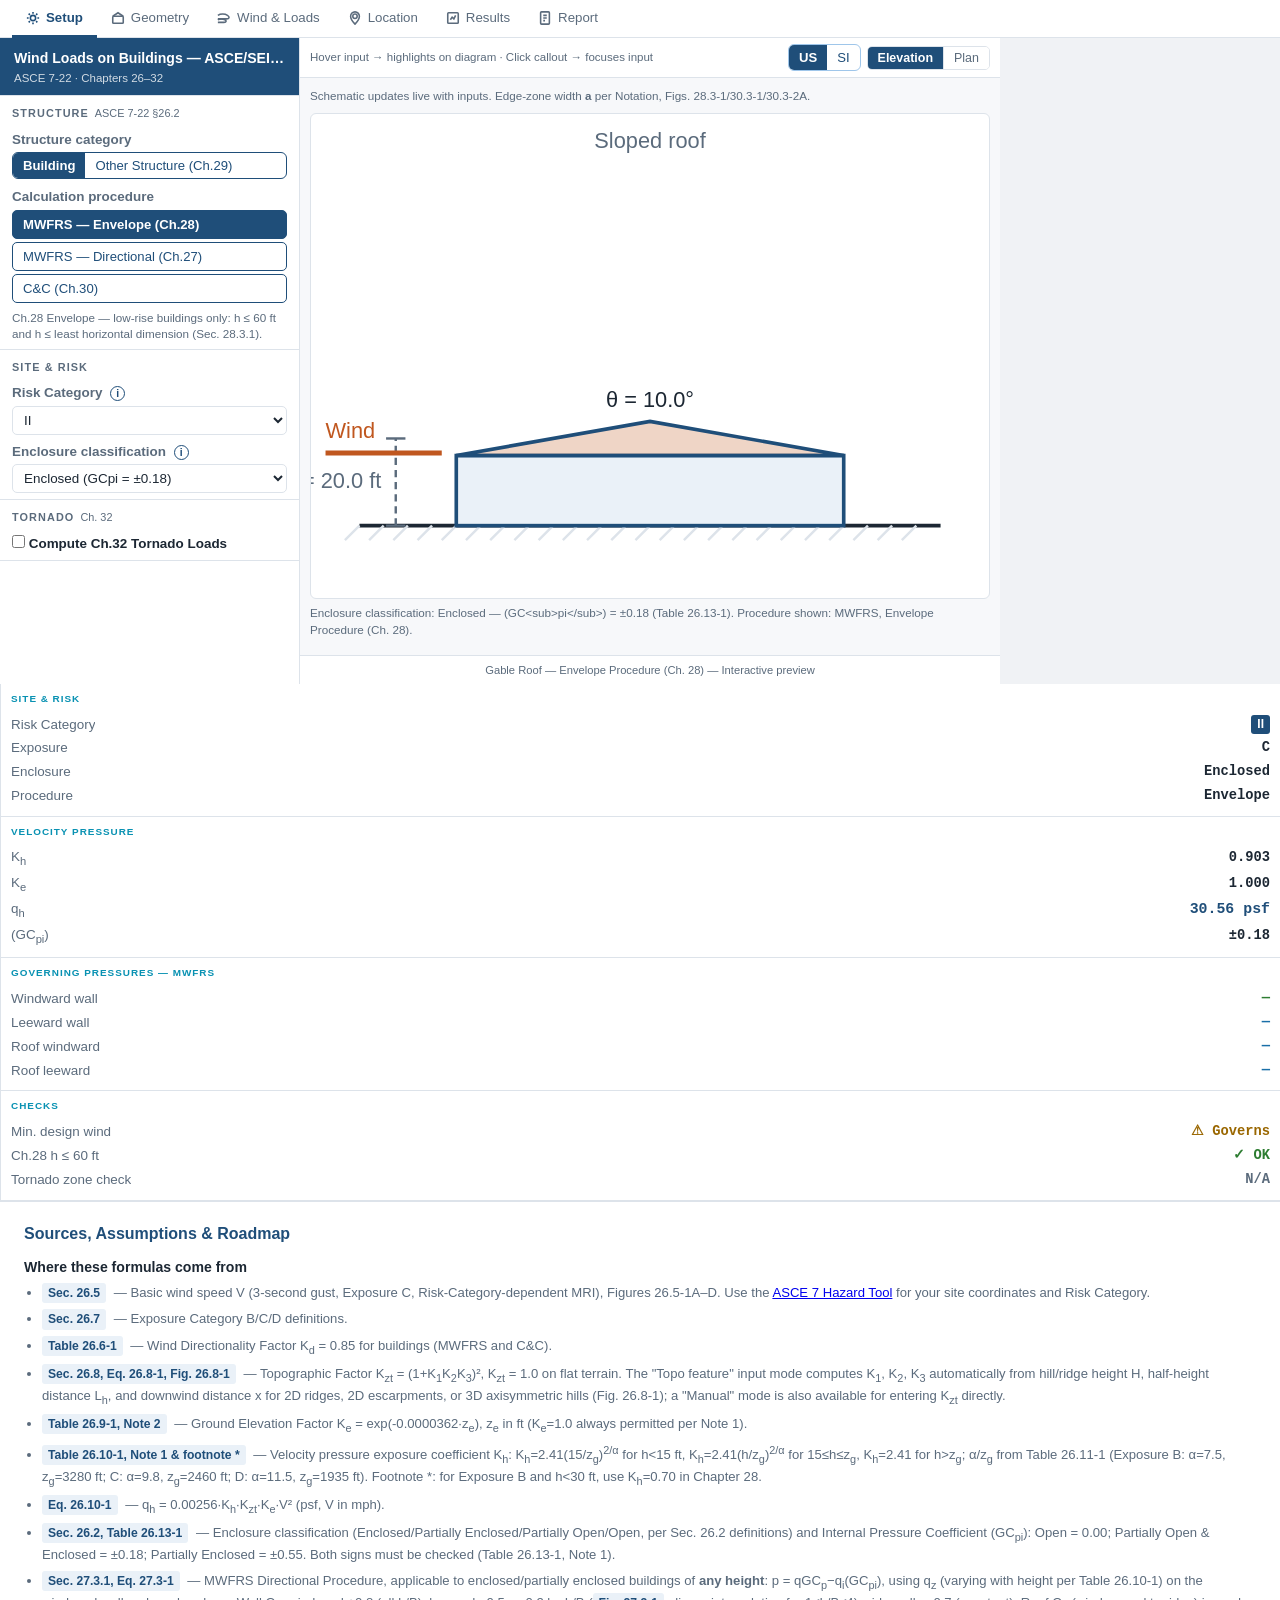
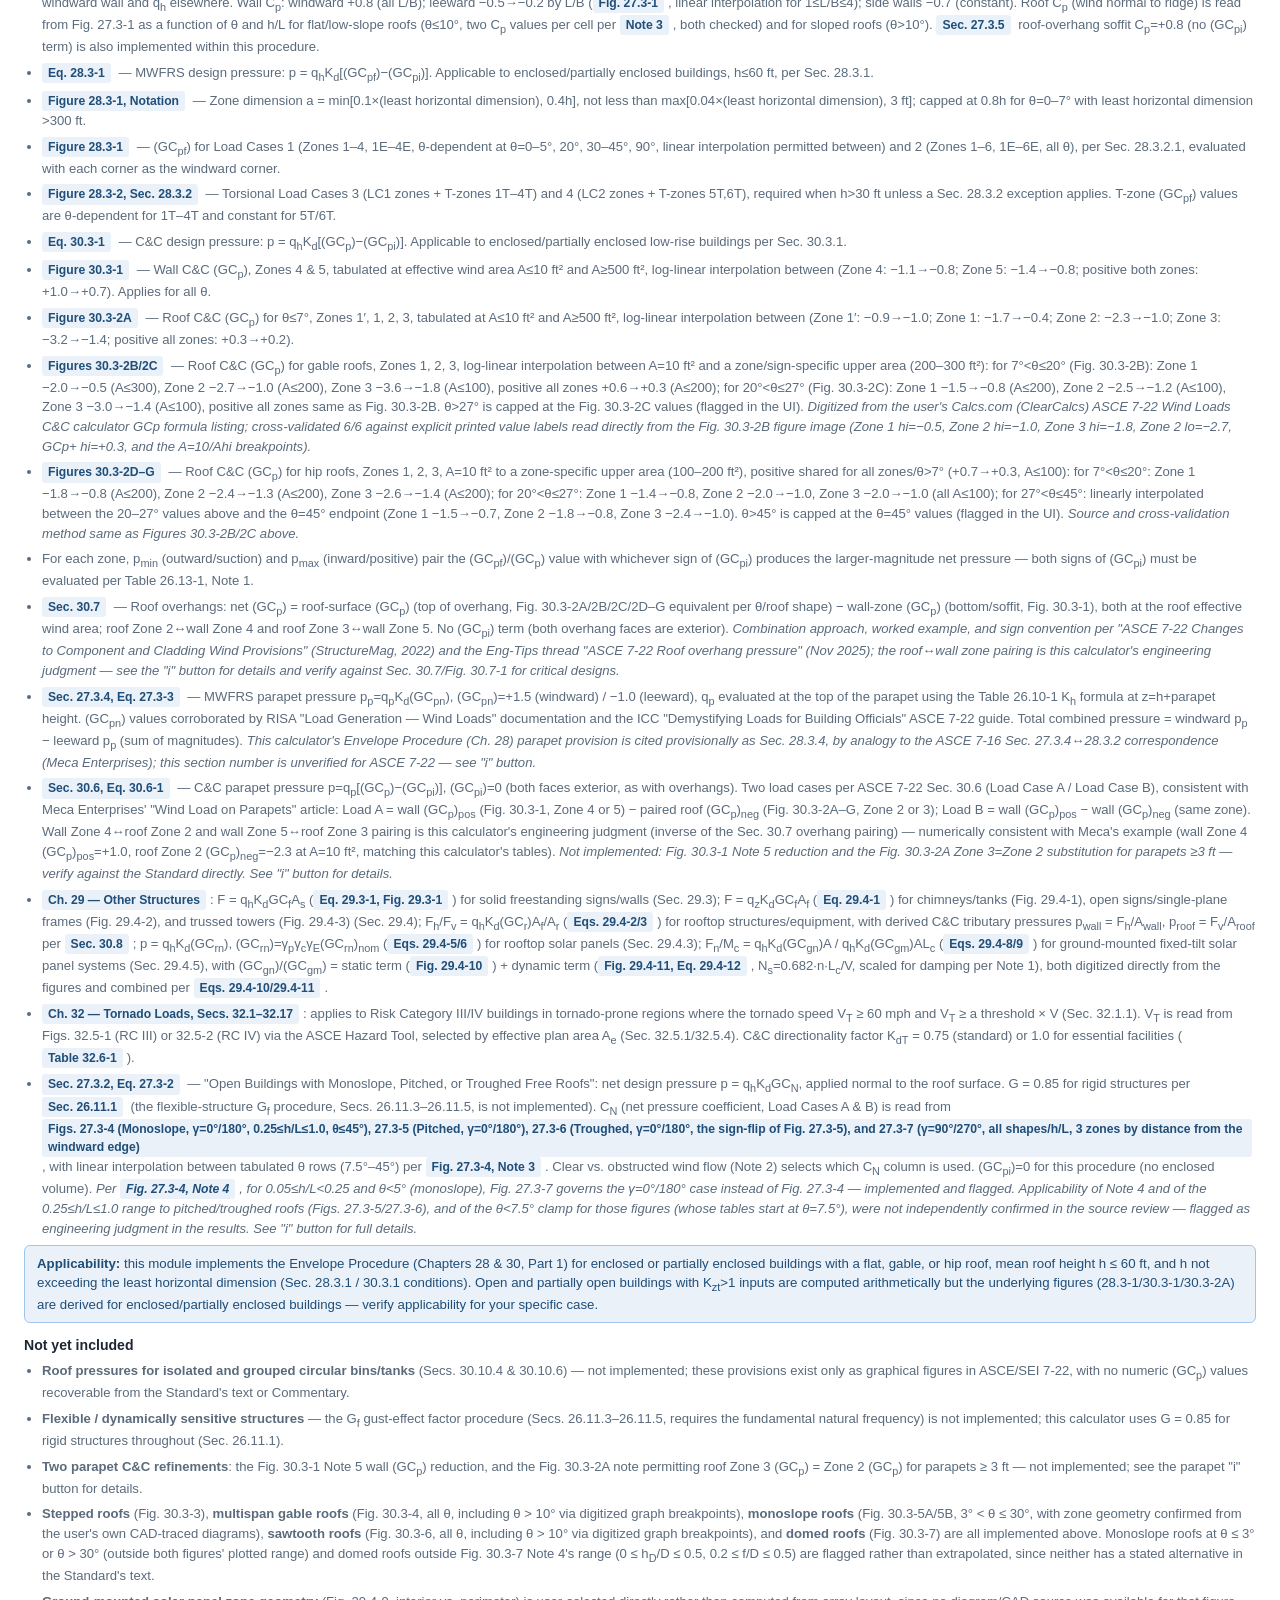
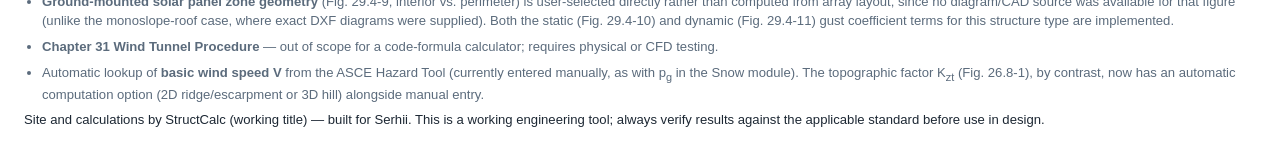
==== commit b57623b6: "feat: 3-col layout — Results in center column, Report preview in center column - Move all results pa" ====
--- a/ASCE 7-22 Wind Load Calculator/index.html
+++ b/ASCE 7-22 Wind Load Calculator/index.html
@@ -14,7 +14,7 @@
 }
 *{box-sizing:border-box; margin:0; padding:0;}
 body{font-family:-apple-system,Segoe UI,Roboto,Helvetica,Arial,sans-serif;
-  background:var(--bg); color:var(--ink); line-height:1.45; font-size:13px;}
+  background:var(--bg); color:var(--ink); line-height:1.45; font-size:14px;}
 
 /* ── PRINT ────────────────────────────────────────────────────────────── */
 .print-only{display:none;}
@@ -54,7 +54,7 @@
 
 /* ── FORM FIELDS ──────────────────────────────────────────────────────── */
 .field{display:flex;flex-direction:column;gap:3px;}
-.field label{font-size:.78rem;font-weight:600;color:var(--muted);}
+.field label{font-size:.84rem;font-weight:600;color:var(--muted);}
 .field input,.field select{
   padding:5px 7px;border:1px solid var(--line);border-radius:5px;
   font-size:.84rem;color:var(--ink);background:#fff;width:100%;}
@@ -148,7 +148,7 @@
 /* 3-column body */
 .mod-body{
   display:grid;
-  grid-template-columns:248px 1fr 204px;
+  grid-template-columns:300px 1fr 280px;
   min-height:0;flex:1;overflow:hidden;
 }
 
@@ -190,12 +190,12 @@
 .view-btn.active{background:var(--brand);color:#fff;font-weight:600;}
 .icon-btn{padding:4px 8px;border:1px solid var(--line);border-radius:4px;
   background:#fff;cursor:pointer;font-size:.9rem;color:var(--muted);}
-.diagram-canvas{flex:1;overflow:hidden;display:flex;flex-direction:column;
+.diagram-canvas{flex:1;overflow:auto;display:flex;flex-direction:column;
   padding:10px;gap:8px;}
 #genericSchematicWrap{display:flex;flex-direction:column;gap:6px;flex:1;}
 .diag-label{font-size:.7rem;font-weight:600;color:var(--muted);margin-bottom:2px;}
 #elevSvg,#planSvg{
-  width:100%;flex:1;min-height:0;
+  width:100%;height:auto;flex:none;
   background:#fff;border:1px solid var(--line);border-radius:6px;display:block;}
 #planSvg{display:none;}
 #specialSchematicWrap{flex:1;display:none;flex-direction:column;}
@@ -208,7 +208,7 @@
 
 /* RIGHT: compact results */
 .mod-results-compact{
-  border-left:1px solid var(--line);overflow-y:auto;background:#fff;font-size:.78rem;
+  border-left:1px solid var(--line);overflow-y:auto;background:#fff;font-size:.84rem;
 }
 .cres-section{border-bottom:1px solid var(--line);padding:8px 10px;}
 .cres-hdr{
@@ -219,9 +219,9 @@
   display:flex;justify-content:space-between;align-items:center;
   padding:2px 0;gap:4px;
 }
-.cres-row span:first-child{color:var(--muted);font-size:.75rem;white-space:nowrap;overflow:hidden;text-overflow:ellipsis;}
-.cres-val{font-weight:700;font-family:var(--mono);color:var(--ink);white-space:nowrap;font-size:.8rem;}
-.cres-row--key .cres-val{color:var(--brand);font-size:.88rem;}
+.cres-row span:first-child{color:var(--muted);font-size:.84rem;white-space:nowrap;overflow:hidden;text-overflow:ellipsis;}
+.cres-val{font-weight:700;font-family:var(--mono);color:var(--ink);white-space:nowrap;font-size:.86rem;}
+.cres-row--key .cres-val{color:var(--brand);font-size:.93rem;}
 .cres-row--pos .cres-val{color:var(--ok);}
 .cres-row--neg .cres-val{color:#1a6fa8;}
 .cres-row--crit{background:#fef2f2;border-radius:4px;padding:2px 4px;margin:0 -4px;}
@@ -280,6 +280,18 @@
 
 /* ch29 */
 .ch29-row{padding:6px 0;}
+/* Center-column overlay panels (Results / Report) */
+.center-panel{display:none;flex-direction:column;flex:1;overflow:hidden;}
+.center-panel.cpanel-active{display:flex;}
+#center-results{overflow-y:auto;padding:14px 18px;background:#fff;}
+#center-results .panel{margin-bottom:14px;}
+#center-report{flex-direction:column;}
+#report-preview-bar{
+  display:flex;align-items:center;gap:10px;padding:8px 14px;
+  background:#f7f8fa;border-bottom:1px solid var(--line);flex-shrink:0;
+}
+#reportPreviewFrame{flex:1;border:none;background:#fff;}
+
 </style>
 </head>
 <body>
@@ -1121,30 +1133,80 @@
 
       <!-- ── RESULTS TAB ── -->
       <div class="tab-panel" id="tab-results">
-        <div style="padding:10px 12px;">
-          <div id="minWindWarning" class="min-wind-warn"></div>
-
-          <div class="panel">
-            <h2>Results Summary</h2>
-            <div class="summary-cards">
-              <div class="scard"><div class="v" id="cardA">&ndash;</div><div class="k">Zone dim. a</div></div>
-              <div class="scard"><div class="v" id="cpCheckOkA">&ndash;</div><div class="k">Min. wind</div></div>
-              <div class="scard"><div class="v" id="cpCheckOkB">&ndash;</div><div class="k">h &le; 60 ft</div></div>
-            </div>
-          </div>
-
-          <div class="panel">
-            <h2>Velocity Pressure &mdash; Step by Step <button type="button" class="info-btn" data-info="stepsInfo" aria-label="Learn more">i</button></h2>
-            <div id="stepsContainer" class="steps"></div>
-          </div>
-
-          <!-- Hidden seg controls for engine.js compatibility -->
-          <div style="display:none;">
-            <div id="mwfrsProcedureSeg"><button data-val="envelope" class="active">Envelope</button><button data-val="directional">Directional</button></div>
-            <div id="ccProcedureSeg"><button data-val="part1" class="active">Part 1</button><button data-val="part2">Part 2</button></div>
-          </div>
-
-          <div class="alert warn" id="ch28TallWarning" style="display:none;">
+        <!-- Results rendered in center column (#center-results) -->
+        <!-- Hidden seg controls for engine.js compatibility -->
+        <div style="display:none;">
+          <div id="mwfrsProcedureSeg"><button data-val="envelope" class="active">Envelope</button><button data-val="directional">Directional</button></div>
+          <div id="ccProcedureSeg"><button data-val="part1" class="active">Part 1</button><button data-val="part2">Part 2</button></div>
+        </div>
+      </div><!-- /tab-results -->
+
+      <!-- ── REPORT TAB ── -->
+      <div class="tab-panel" id="tab-report">
+        <div class="input-section">
+          <div class="sec-hdr">EXPORT &amp; PRINT</div>
+          <p class="muted" style="margin-bottom:10px;font-size:.8rem;">Fill in project details in the <strong>Location</strong> tab before exporting.</p>
+          <button type="button" id="printBtn" class="btn" style="width:100%;justify-content:center;margin-bottom:8px;">
+            &#10515; Export / Print Report
+          </button>
+          <p class="hint">Opens export dialog — choose PDF, Excel, Word, or RTF.</p>
+        </div>
+      </div><!-- /tab-report -->
+
+    </div><!-- /mod-inputs -->
+
+    <!-- ════════ CENTER: Diagram ════════ -->
+    <div class="mod-diagram">
+      <div class="diagram-topbar">
+        <span class="diagram-hint">Hover input &rarr; highlights on diagram &middot; Click callout &rarr; focuses input</span>
+        <div style="display:flex;gap:6px;align-items:center;">
+          <div class="seg" style="font-size:.76rem;">
+            <button type="button" id="unitUS" class="active" title="US customary (ft, psf)">US</button>
+            <button type="button" id="unitSI" title="SI (m, kPa)">SI</button>
+          </div>
+          <div class="view-btns">
+            <button class="view-btn active" data-view="elev">Elevation</button>
+            <button class="view-btn" data-view="plan">Plan</button>
+          </div>
+        </div>
+      </div>
+      <div class="diagram-canvas">
+        <p class="muted" id="schematicIntro" style="font-size:.73rem;">Schematic updates live with inputs. Edge-zone width <strong>a</strong> per Notation, Figs. 28.3-1/30.3-1/30.3-2A.</p>
+        <div id="genericSchematicWrap" style="flex:1;display:flex;flex-direction:column;gap:6px;">
+          <svg id="elevSvg" viewBox="0 0 280 200"
+            style="width:100%;flex:1;min-height:0;background:#fff;border:1px solid var(--line);border-radius:6px;display:block;"></svg>
+          <svg id="planSvg" viewBox="0 0 280 200"
+            style="width:100%;flex:1;min-height:0;background:#fff;border:1px solid var(--line);border-radius:6px;display:none;"></svg>
+          <p class="muted" id="enclosureNote" style="margin:0;font-size:.73rem;"></p>
+          <p class="muted" id="ccZoneKey" style="margin:0;font-size:.73rem;"></p>
+        </div>
+        <div id="specialSchematicWrap" style="display:none;flex:1;flex-direction:column;">
+          <div class="muted" style="font-size:.75rem;font-weight:600;margin-bottom:4px;" id="specialSchematicLabel">Schematic</div>
+          <div id="specialSchematicSvg" style="background:#fff;border:1px solid var(--line);border-radius:6px;padding:6px;flex:1;overflow:hidden;"></div>
+        </div>
+      </div>
+      <div class="diagram-footer" id="diagramCaption">
+        Gable Roof &mdash; Envelope Procedure (Ch. 28) &mdash; Interactive preview
+      </div>
+
+    <!-- ════════ CENTER OVERLAY: Full Results ════════ -->
+    <div id="center-results" class="center-panel">
+      <div id="minWindWarning" class="min-wind-warn"></div>
+
+      <div class="panel">
+        <h2>Results Summary</h2>
+        <div class="summary-cards">
+          <div class="scard"><div class="v" id="cardA">&ndash;</div><div class="k">Zone dim. a</div></div>
+          <div class="scard"><div class="v" id="cpCheckOkA">&ndash;</div><div class="k">Min. wind</div></div>
+          <div class="scard"><div class="v" id="cpCheckOkB">&ndash;</div><div class="k">h &le; 60 ft</div></div>
+        </div>
+      </div>
+
+      <div class="panel">
+        <h2>Velocity Pressure &mdash; Step by Step <button type="button" class="info-btn" data-info="stepsInfo" aria-label="Learn more">i</button></h2>
+        <div id="stepsContainer" class="steps"></div>
+      </div>
+<div class="alert warn" id="ch28TallWarning" style="display:none;">
             &starf; h &gt; 60 ft or h &gt; least horiz. dim. &mdash; Envelope Procedure (Ch.28) <strong>not applicable</strong>. Switch to Directional (Ch.27).
           </div>
           <div id="ccAutoInfo" class="alert info" style="display:none;"></div>
@@ -1261,55 +1323,16 @@
           <div class="panel" id="openRoofCCSection" style="display:none;"></div>
           <div class="panel" id="ch32ResultsSection" style="display:none;"></div>
         </div>
-      </div><!-- /tab-results -->
-
-      <!-- ── REPORT TAB ── -->
-      <div class="tab-panel" id="tab-report">
-        <div class="input-section">
-          <div class="sec-hdr">EXPORT &amp; PRINT</div>
-          <p class="muted" style="margin-bottom:10px;font-size:.8rem;">Fill in project details in the <strong>Location</strong> tab before exporting.</p>
-          <button type="button" id="printBtn" class="btn" style="width:100%;justify-content:center;margin-bottom:8px;">
-            &#10515; Export / Print Report
-          </button>
-          <p class="hint">Opens export dialog — choose PDF, Excel, Word, or RTF.</p>
-        </div>
-      </div><!-- /tab-report -->
-
-    </div><!-- /mod-inputs -->
-
-    <!-- ════════ CENTER: Diagram ════════ -->
-    <div class="mod-diagram">
-      <div class="diagram-topbar">
-        <span class="diagram-hint">Hover input &rarr; highlights on diagram &middot; Click callout &rarr; focuses input</span>
-        <div style="display:flex;gap:6px;align-items:center;">
-          <div class="seg" style="font-size:.76rem;">
-            <button type="button" id="unitUS" class="active" title="US customary (ft, psf)">US</button>
-            <button type="button" id="unitSI" title="SI (m, kPa)">SI</button>
-          </div>
-          <div class="view-btns">
-            <button class="view-btn active" data-view="elev">Elevation</button>
-            <button class="view-btn" data-view="plan">Plan</button>
-          </div>
-        </div>
-      </div>
-      <div class="diagram-canvas">
-        <p class="muted" id="schematicIntro" style="font-size:.73rem;">Schematic updates live with inputs. Edge-zone width <strong>a</strong> per Notation, Figs. 28.3-1/30.3-1/30.3-2A.</p>
-        <div id="genericSchematicWrap" style="flex:1;display:flex;flex-direction:column;gap:6px;">
-          <svg id="elevSvg" viewBox="0 0 280 200"
-            style="width:100%;flex:1;min-height:0;background:#fff;border:1px solid var(--line);border-radius:6px;display:block;"></svg>
-          <svg id="planSvg" viewBox="0 0 280 200"
-            style="width:100%;flex:1;min-height:0;background:#fff;border:1px solid var(--line);border-radius:6px;display:none;"></svg>
-          <p class="muted" id="enclosureNote" style="margin:0;font-size:.73rem;"></p>
-          <p class="muted" id="ccZoneKey" style="margin:0;font-size:.73rem;"></p>
-        </div>
-        <div id="specialSchematicWrap" style="display:none;flex:1;flex-direction:column;">
-          <div class="muted" style="font-size:.75rem;font-weight:600;margin-bottom:4px;" id="specialSchematicLabel">Schematic</div>
-          <div id="specialSchematicSvg" style="background:#fff;border:1px solid var(--line);border-radius:6px;padding:6px;flex:1;overflow:hidden;"></div>
-        </div>
-      </div>
-      <div class="diagram-footer" id="diagramCaption">
-        Gable Roof &mdash; Envelope Procedure (Ch. 28) &mdash; Interactive preview
-      </div>
+    </div><!-- /center-results -->
+
+    <!-- ════════ CENTER OVERLAY: Report Preview ════════ -->
+    <div id="center-report" class="center-panel">
+      <div id="report-preview-bar">
+        <button type="button" id="printBtn2" class="btn">&#10515; Export / Print Report</button>
+        <span class="muted" style="font-size:.8rem;">Print preview &mdash; fill project details in <strong>Location</strong> tab first</span>
+      </div>
+      <iframe id="reportPreviewFrame"></iframe>
+    </div><!-- /center-report -->
     </div><!-- /mod-diagram -->
 
     <!-- ════════ RIGHT: Compact results ════════ -->
@@ -1426,13 +1449,26 @@
 <script src="engine.js"></script>
 
 <script>
-// Module nav: scroll-spy + mode visibility sync
-
-<script>
 // ── Tab switching ──────────────────────────────────────────────────────
 (function() {
   var tabs = document.querySelectorAll('.mod-tab');
   var panels = document.querySelectorAll('.tab-panel');
+
+  function updateReportPreview() {
+    try {
+      var html = typeof buildReportHTML === 'function' ? buildReportHTML() : '';
+      var frame = document.getElementById('reportPreviewFrame');
+      if (frame && html) frame.srcdoc = html;
+    } catch(e) {}
+  }
+
+  // Wire printBtn2 to open export modal
+  var pb2 = document.getElementById('printBtn2');
+  if (pb2) pb2.addEventListener('click', function() {
+    var modal = document.getElementById('exportModal');
+    if (modal) modal.classList.add('open');
+  });
+
   tabs.forEach(function(tab) {
     tab.addEventListener('click', function() {
       var target = this.dataset.tab;
@@ -1441,6 +1477,34 @@
       this.classList.add('active');
       var panel = document.getElementById('tab-' + target);
       if (panel) panel.classList.add('active');
+
+      // Center column overlays for Results / Report tabs
+      var diagramCanvas = document.querySelector('.diagram-canvas');
+      var diagramCaption = document.getElementById('diagramCaption');
+      var diagramTopbar = document.querySelector('.diagram-topbar');
+      var centerResults = document.getElementById('center-results');
+      var centerReport  = document.getElementById('center-report');
+
+      if (target === 'results') {
+        if (diagramCanvas)  diagramCanvas.style.display  = 'none';
+        if (diagramCaption) diagramCaption.style.display = 'none';
+        if (diagramTopbar)  diagramTopbar.style.display  = 'none';
+        if (centerResults)  { centerResults.style.display = 'flex'; centerResults.classList.add('cpanel-active'); }
+        if (centerReport)   { centerReport.style.display  = 'none'; centerReport.classList.remove('cpanel-active'); }
+      } else if (target === 'report') {
+        if (diagramCanvas)  diagramCanvas.style.display  = 'none';
+        if (diagramCaption) diagramCaption.style.display = 'none';
+        if (diagramTopbar)  diagramTopbar.style.display  = 'none';
+        if (centerResults)  { centerResults.style.display = 'none'; centerResults.classList.remove('cpanel-active'); }
+        if (centerReport)   { centerReport.style.display  = 'flex'; centerReport.classList.add('cpanel-active'); }
+        updateReportPreview();
+      } else {
+        if (diagramCanvas)  diagramCanvas.style.display  = '';
+        if (diagramCaption) diagramCaption.style.display = '';
+        if (diagramTopbar)  diagramTopbar.style.display  = '';
+        if (centerResults)  { centerResults.style.display = 'none'; centerResults.classList.remove('cpanel-active'); }
+        if (centerReport)   { centerReport.style.display  = 'none'; centerReport.classList.remove('cpanel-active'); }
+      }
     });
   });
 })();
@@ -1512,4 +1576,7 @@
   if (el) el.addEventListener('click', function() { setTimeout(syncCompactMeta, 50); });
 });
 
-// Init+// Initial sync
+setTimeout(syncCompactMeta, 200);
+
+// ── theta
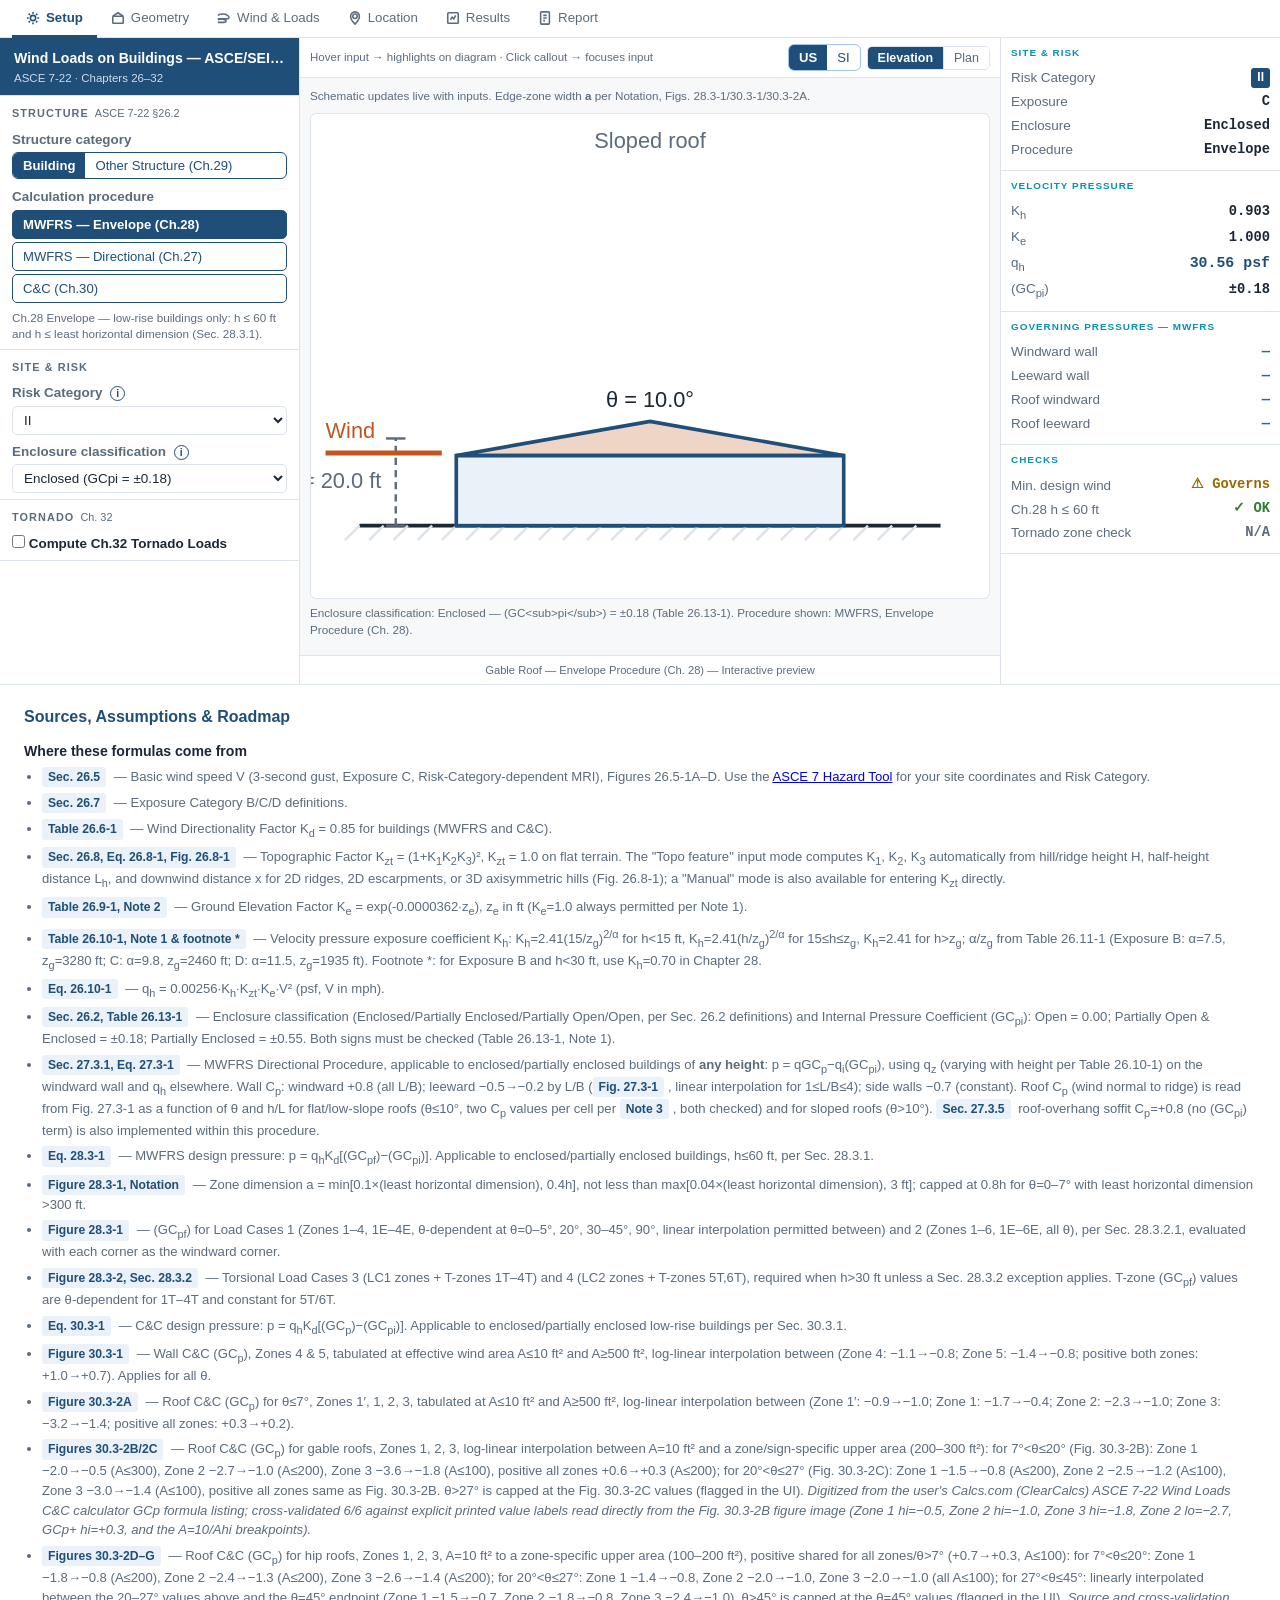
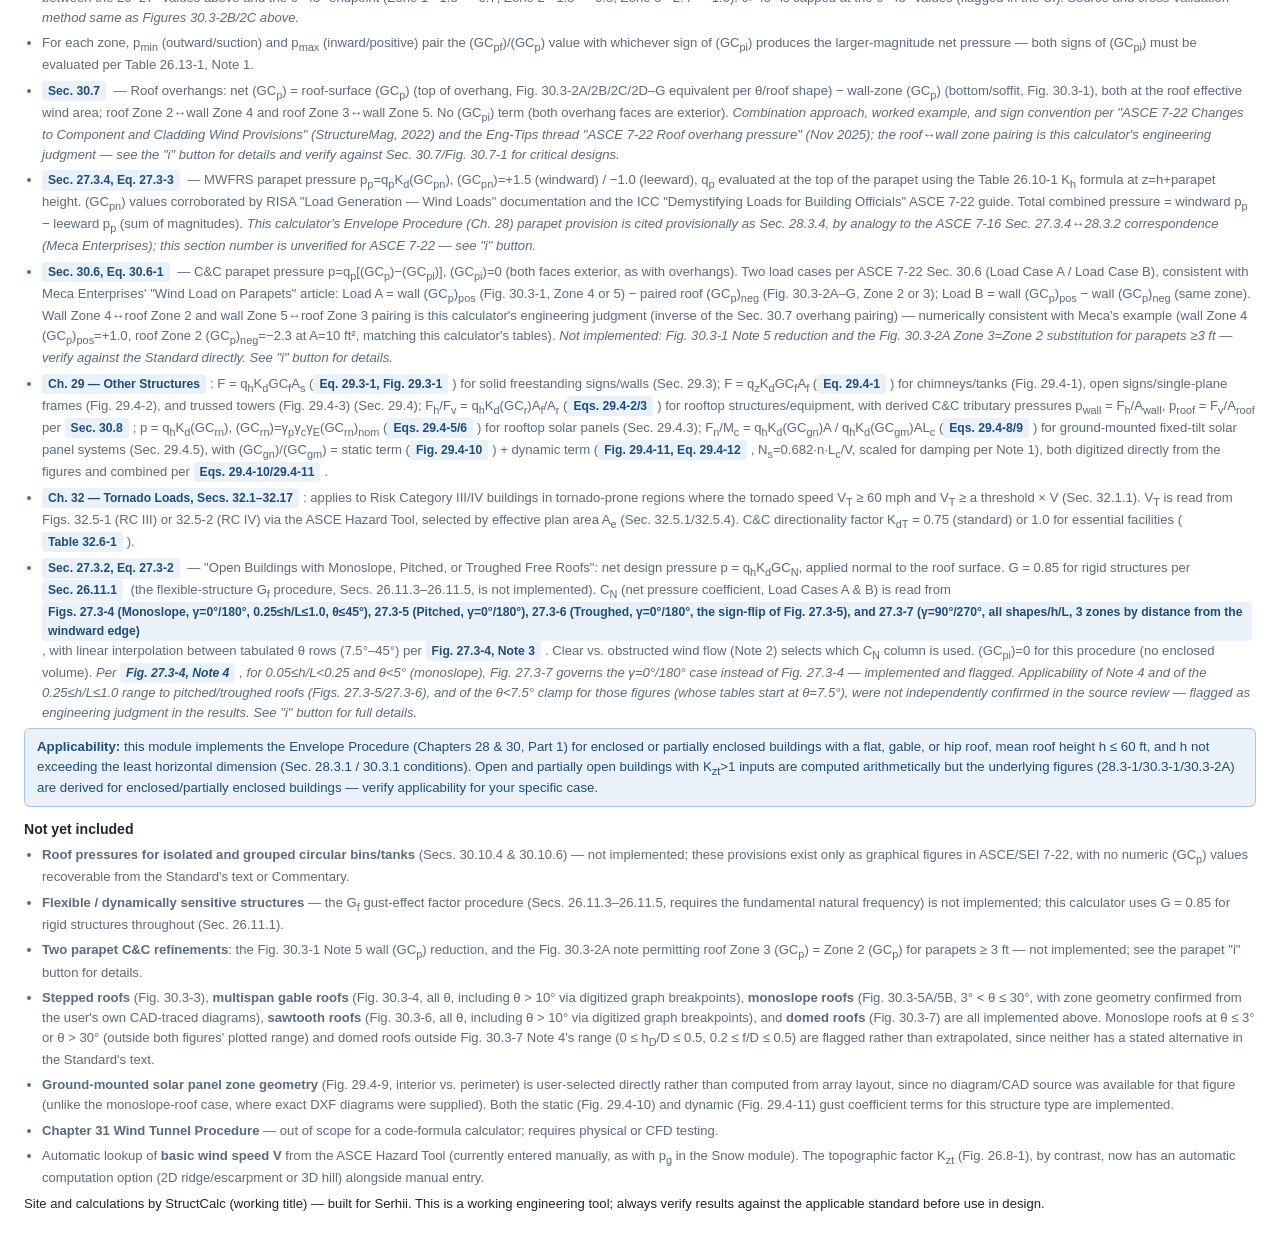
==== commit 311a5ada: "fix: center-results div balance + Report preview via #reportContent innerHTML - Remove extra </div> " ====
--- a/ASCE 7-22 Wind Load Calculator/index.html
+++ b/ASCE 7-22 Wind Load Calculator/index.html
@@ -1322,7 +1322,6 @@
           </div>
           <div class="panel" id="openRoofCCSection" style="display:none;"></div>
           <div class="panel" id="ch32ResultsSection" style="display:none;"></div>
-        </div>
     </div><!-- /center-results -->
 
     <!-- ════════ CENTER OVERLAY: Report Preview ════════ -->
@@ -1456,9 +1455,23 @@
 
   function updateReportPreview() {
     try {
-      var html = typeof buildReportHTML === 'function' ? buildReportHTML() : '';
       var frame = document.getElementById('reportPreviewFrame');
-      if (frame && html) frame.srcdoc = html;
+      if (!frame) return;
+      // #reportContent is a print-only div that engine.js populates on every render
+      var reportEl = document.getElementById('reportContent');
+      if (reportEl && reportEl.innerHTML.trim()) {
+        // Wrap in a minimal HTML shell with the module's styles
+        var styleEls = document.querySelectorAll('style');
+        var styles = '';
+        styleEls.forEach(function(s) { styles += s.outerHTML; });
+        frame.srcdoc = '<!DOCTYPE html><html><head><meta charset="utf-8">' + styles +
+          '<style>body{margin:0;padding:0;font-family:system-ui,sans-serif;}</style></head>' +
+          '<body>' + reportEl.innerHTML + '</body></html>';
+      } else {
+        frame.srcdoc = '<html><body style="font-family:system-ui;padding:40px;color:#666;">' +
+          '<p>Run a calculation first (fill inputs and wait for results), then switch to Report.</p>' +
+          '</body></html>';
+      }
     } catch(e) {}
   }
 
